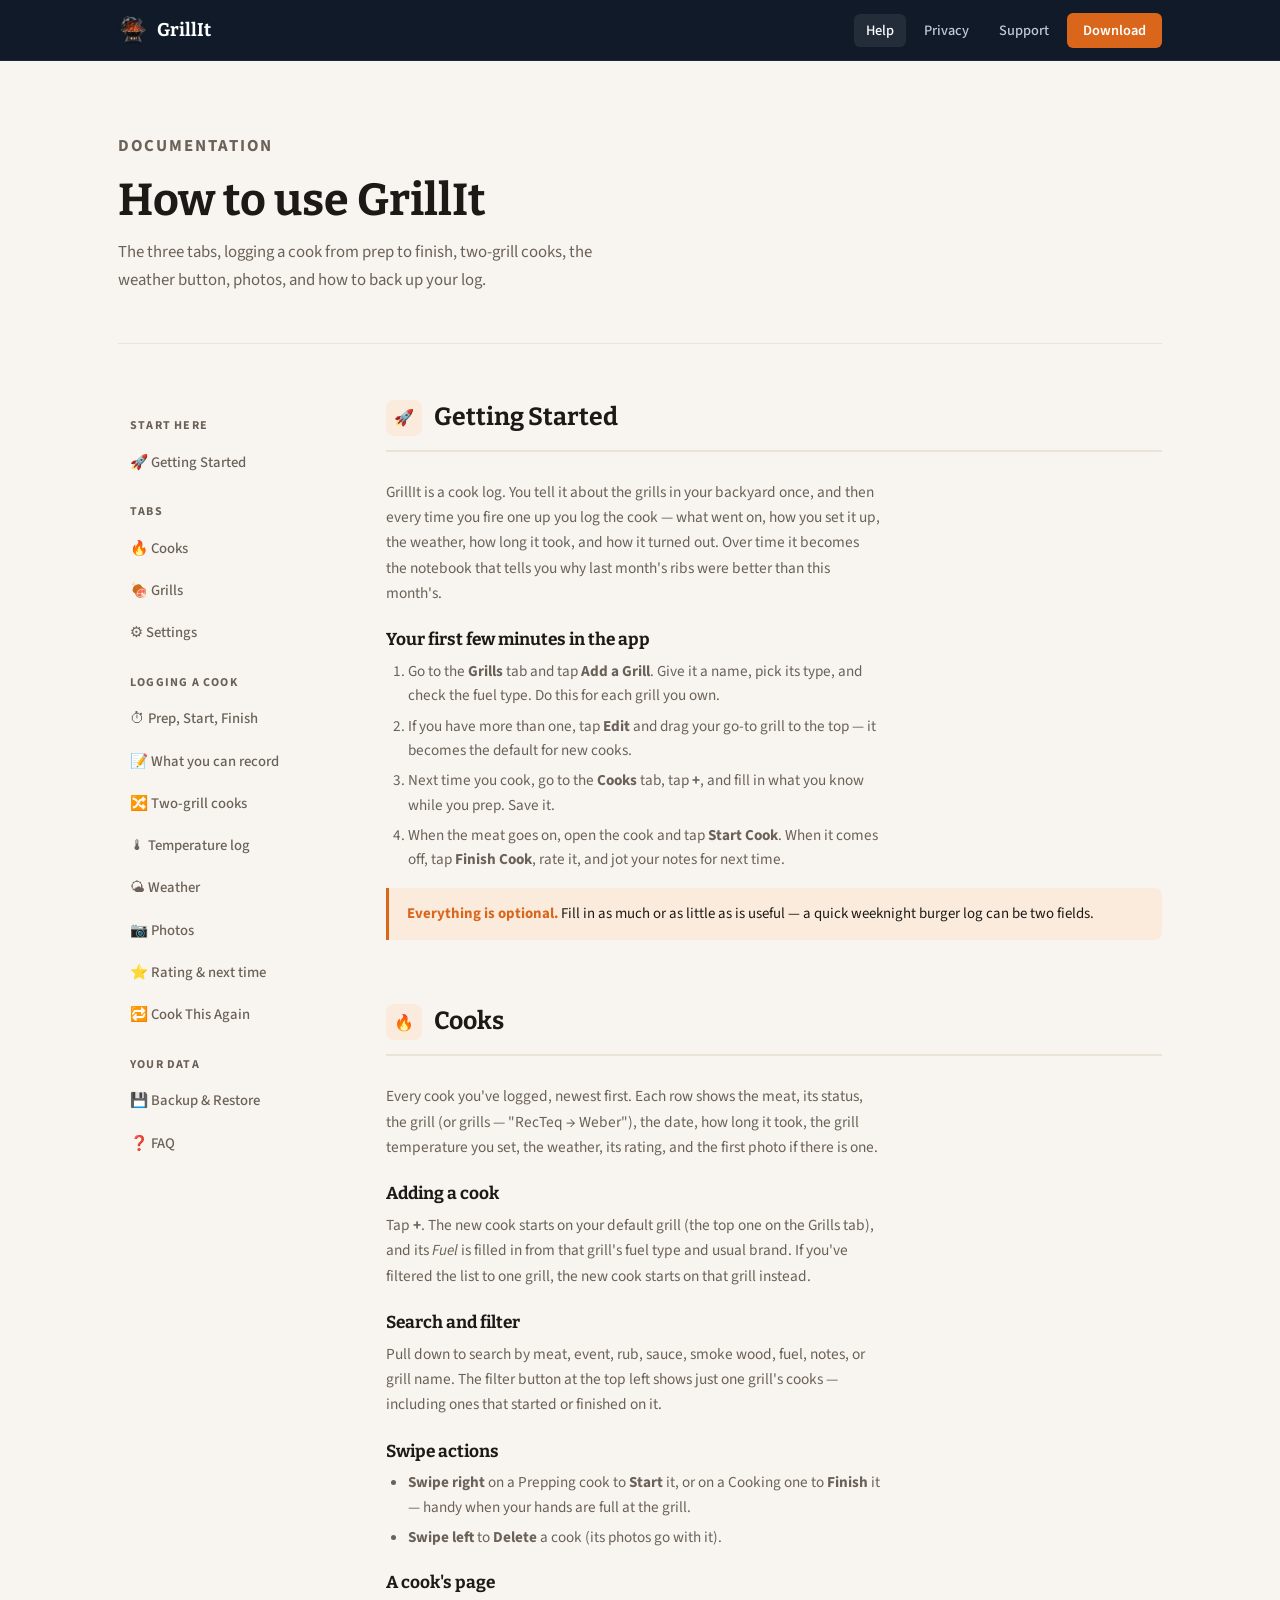
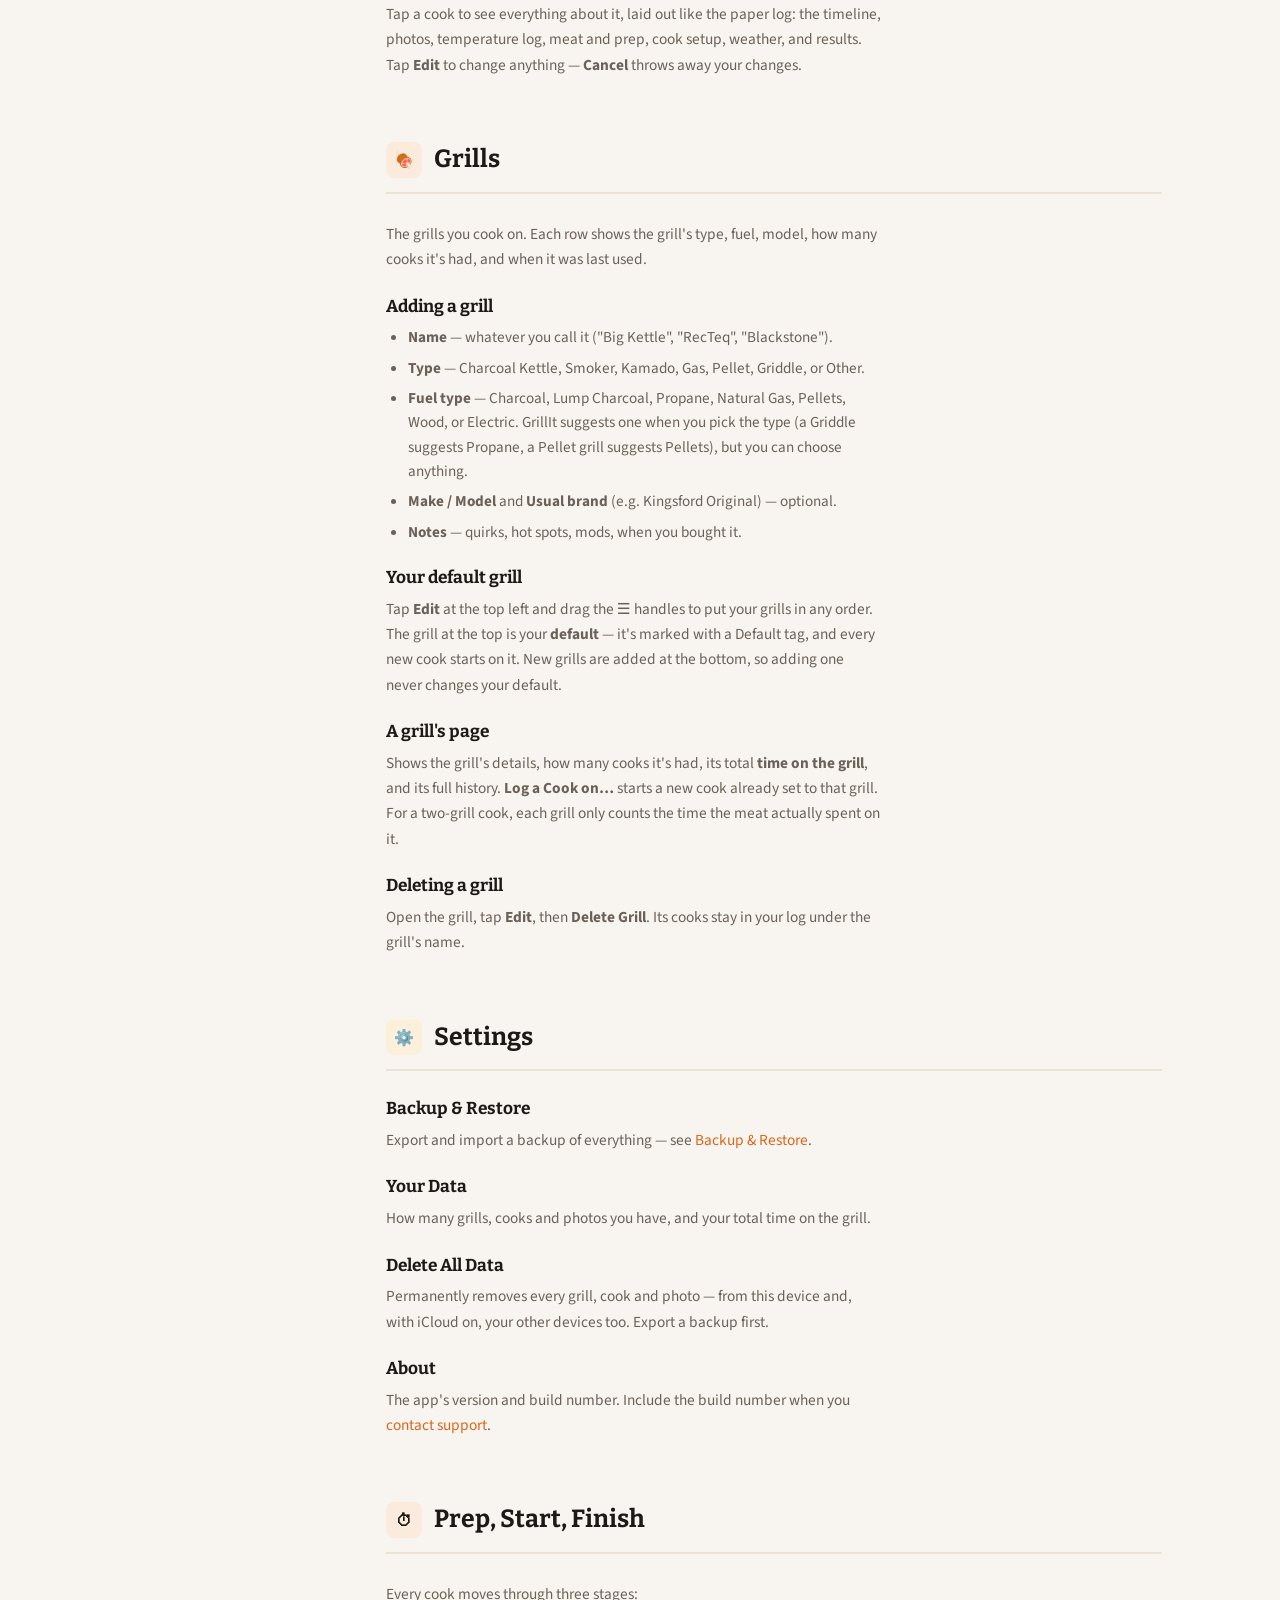
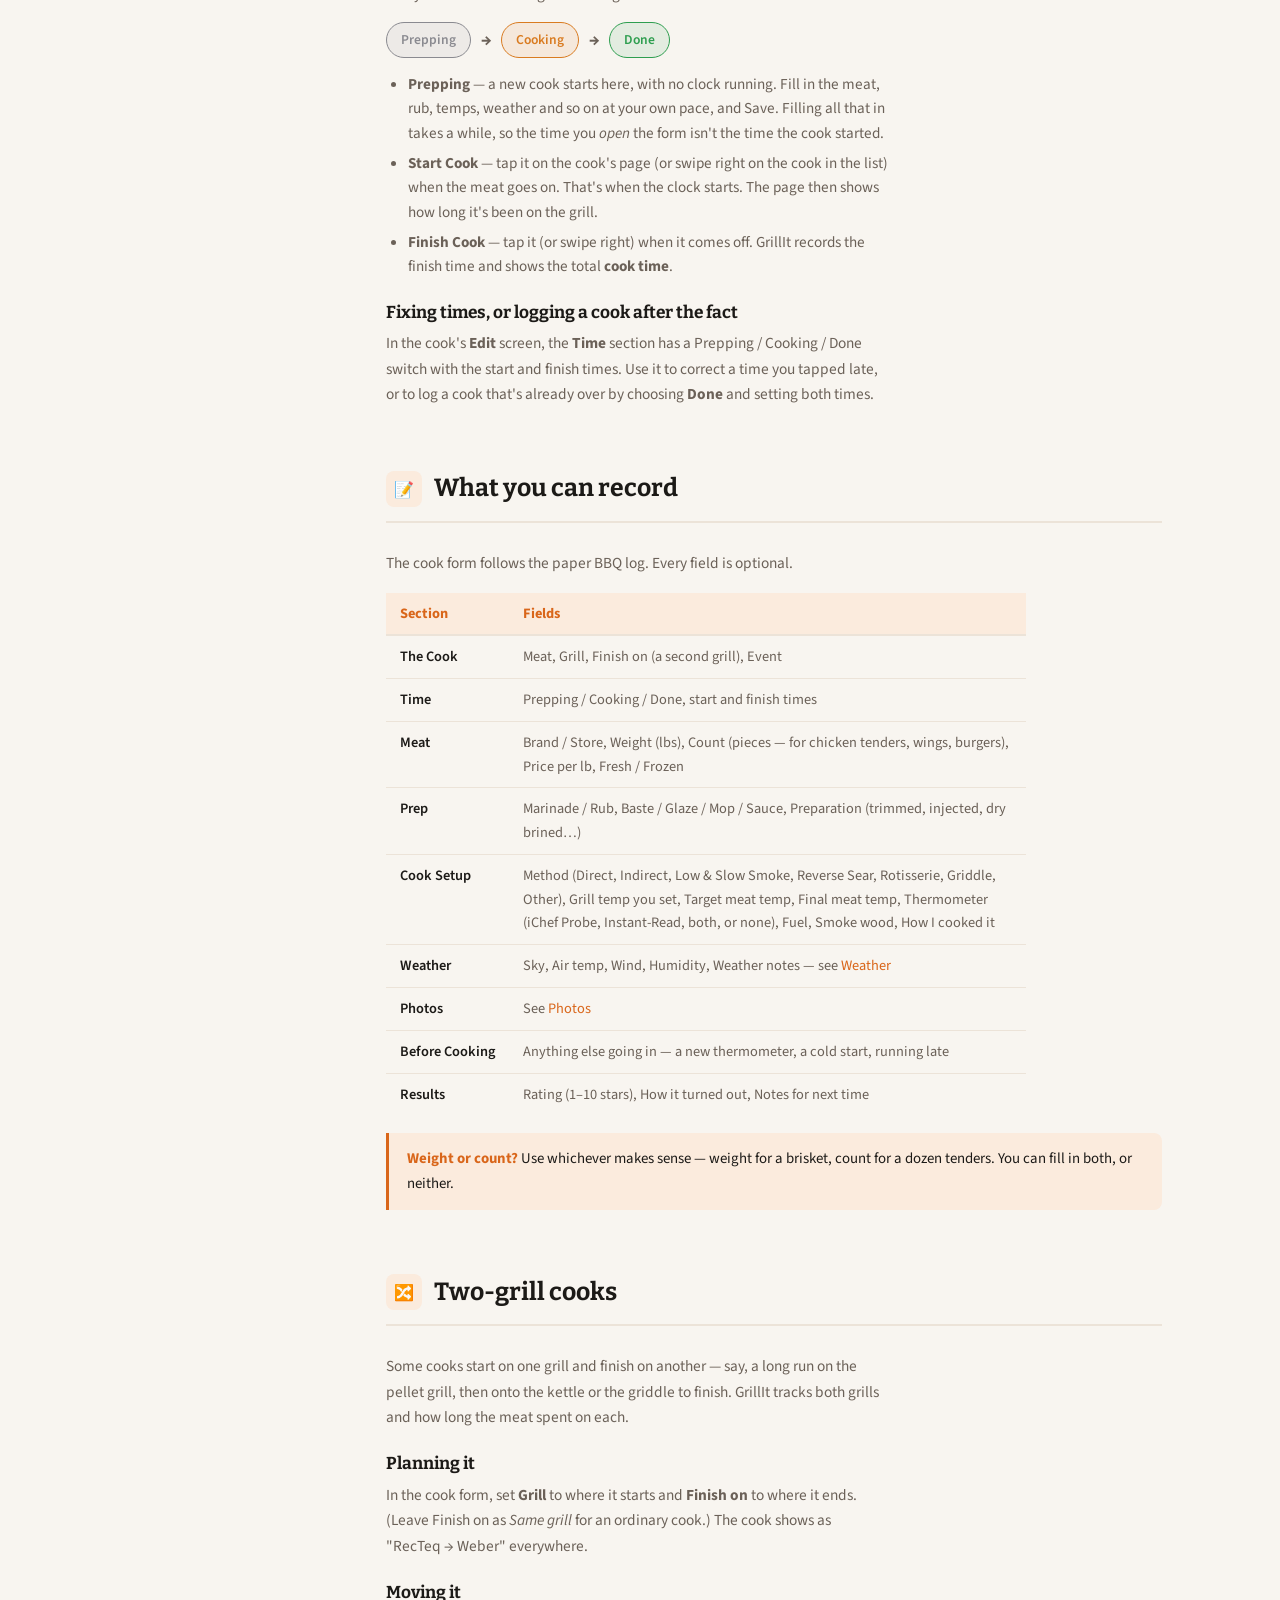
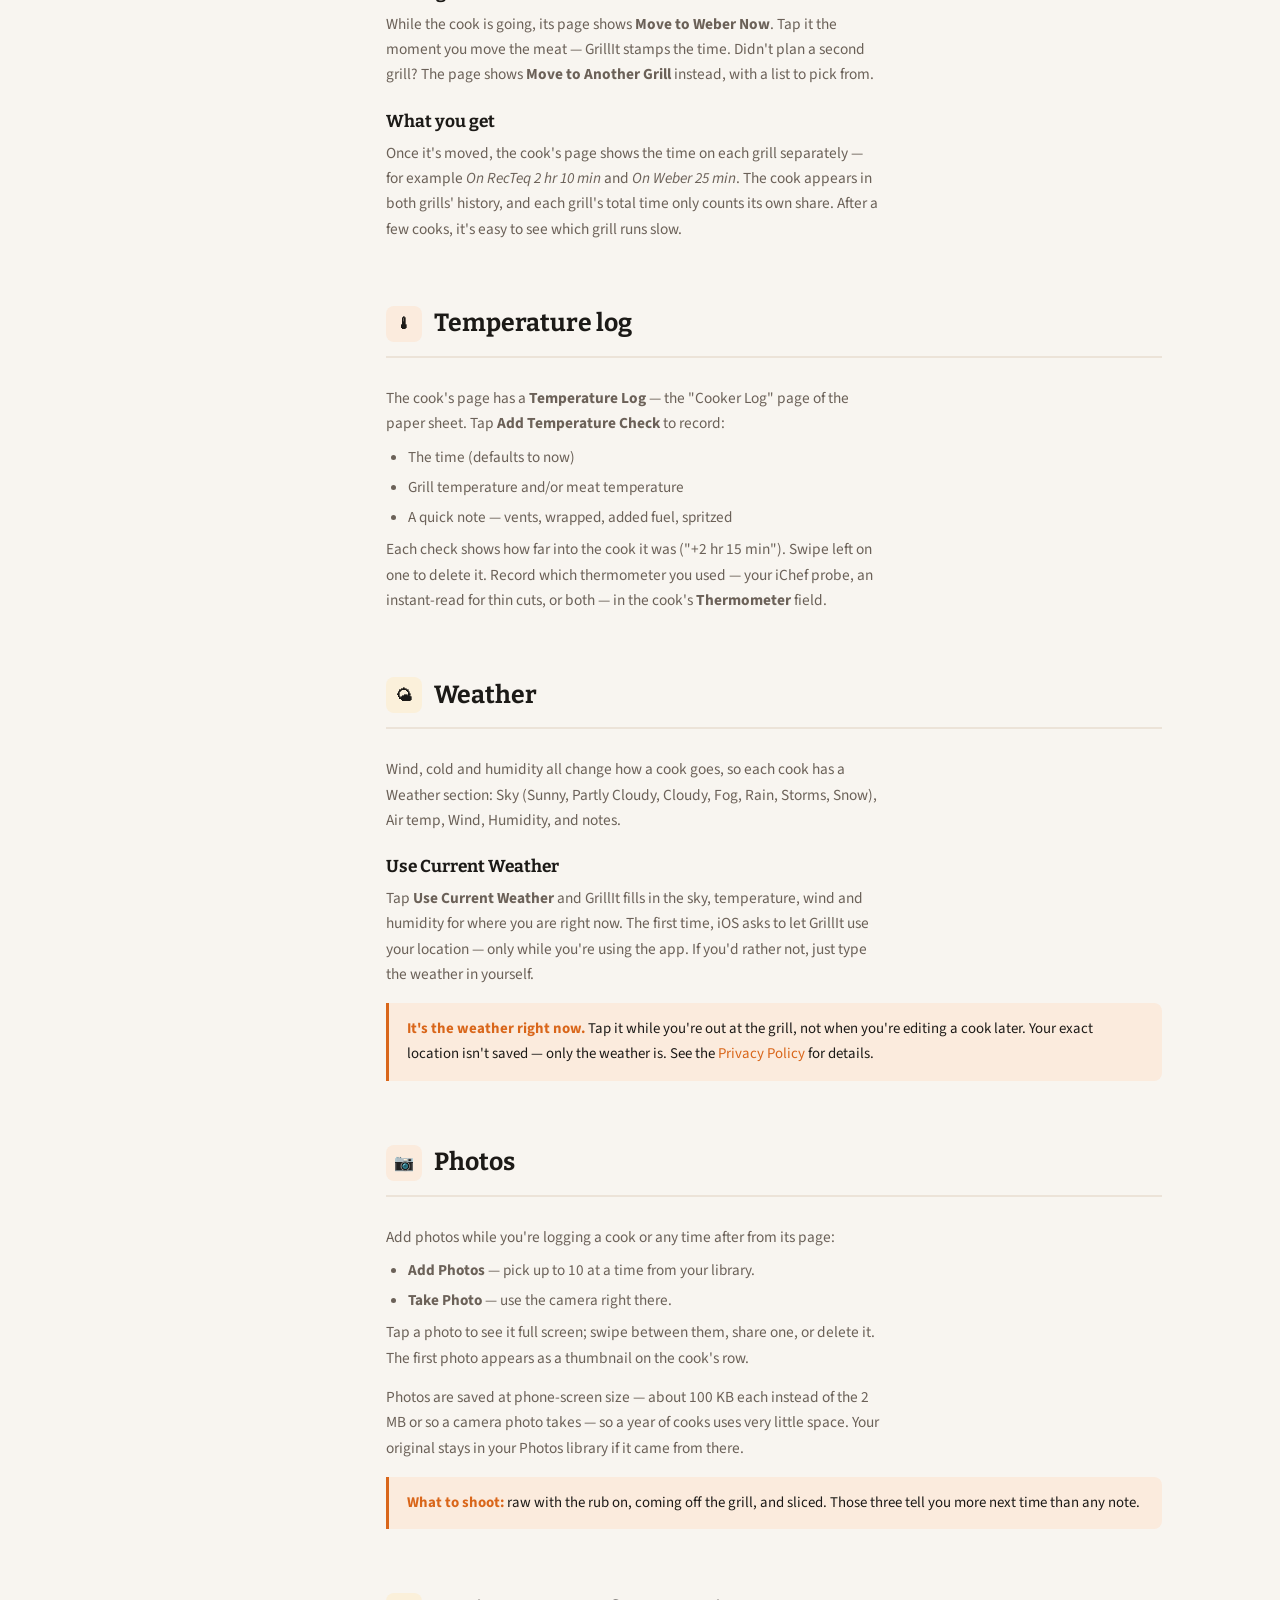
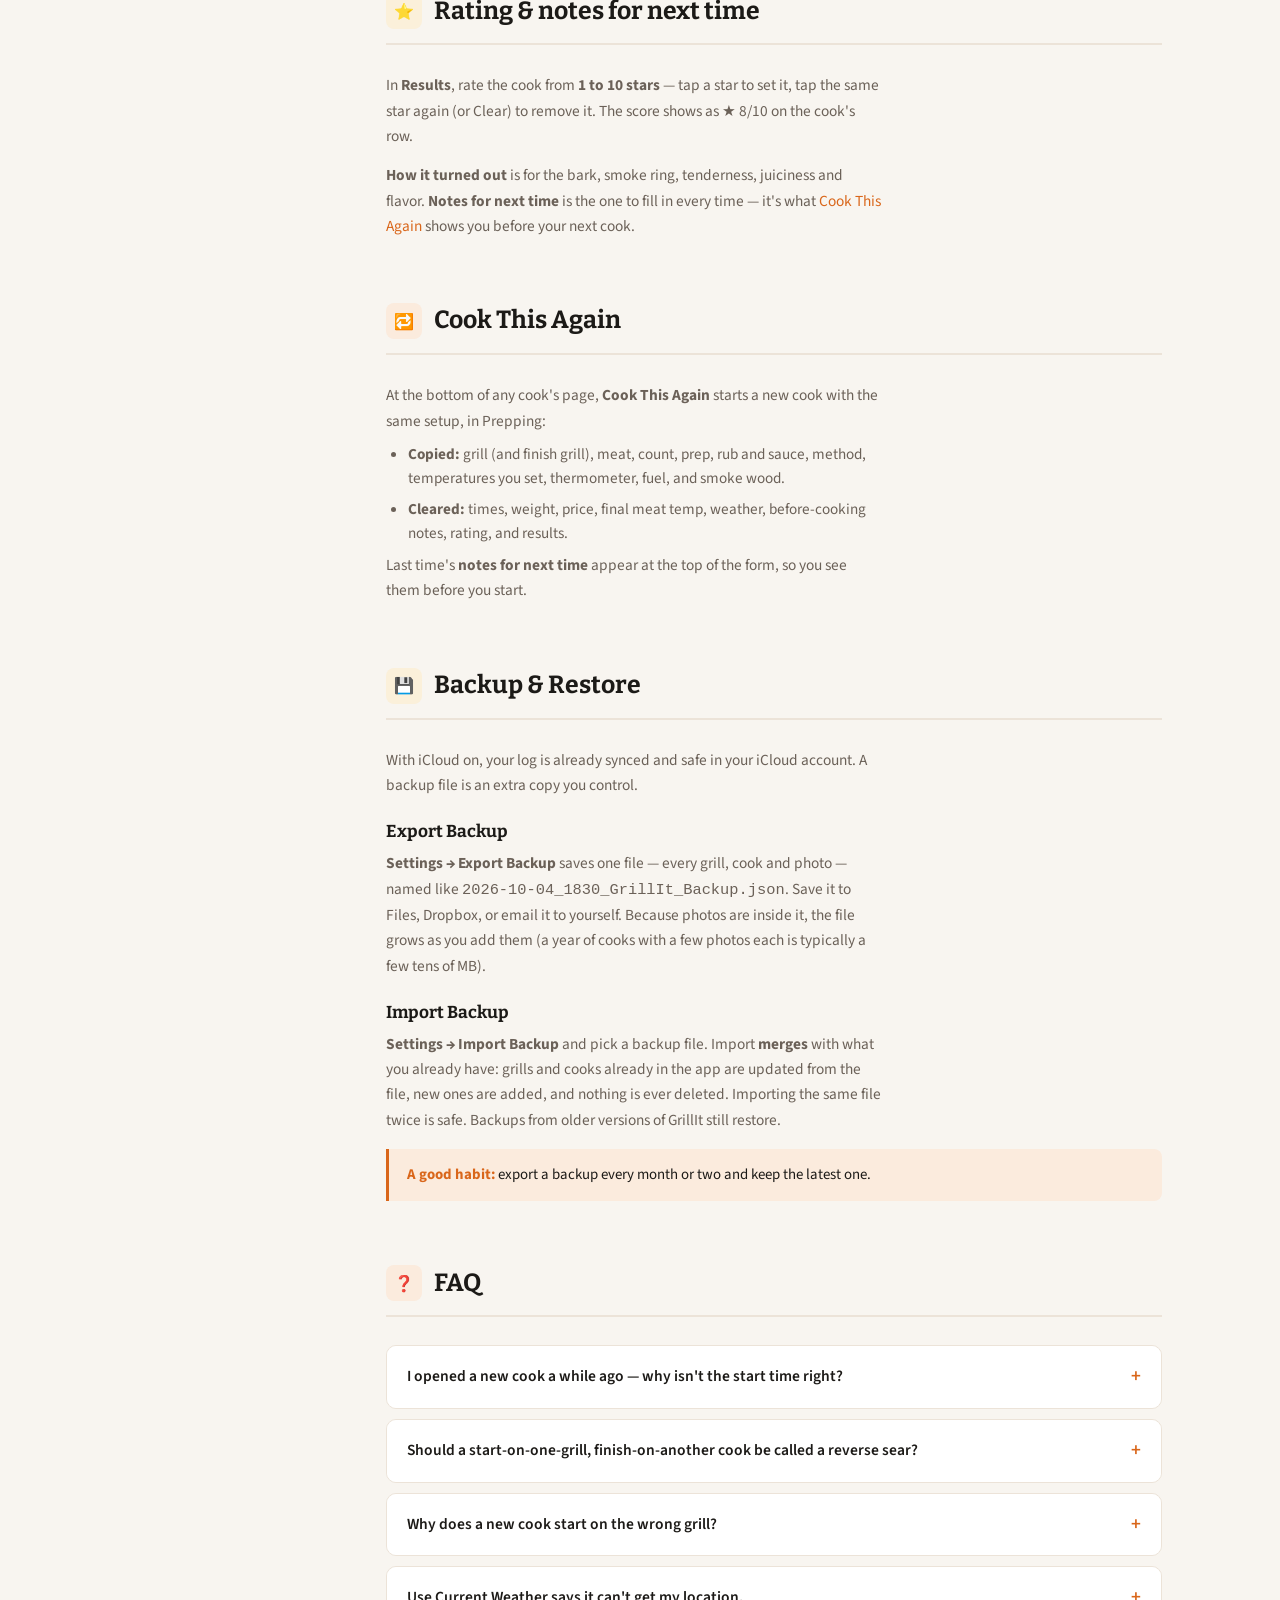
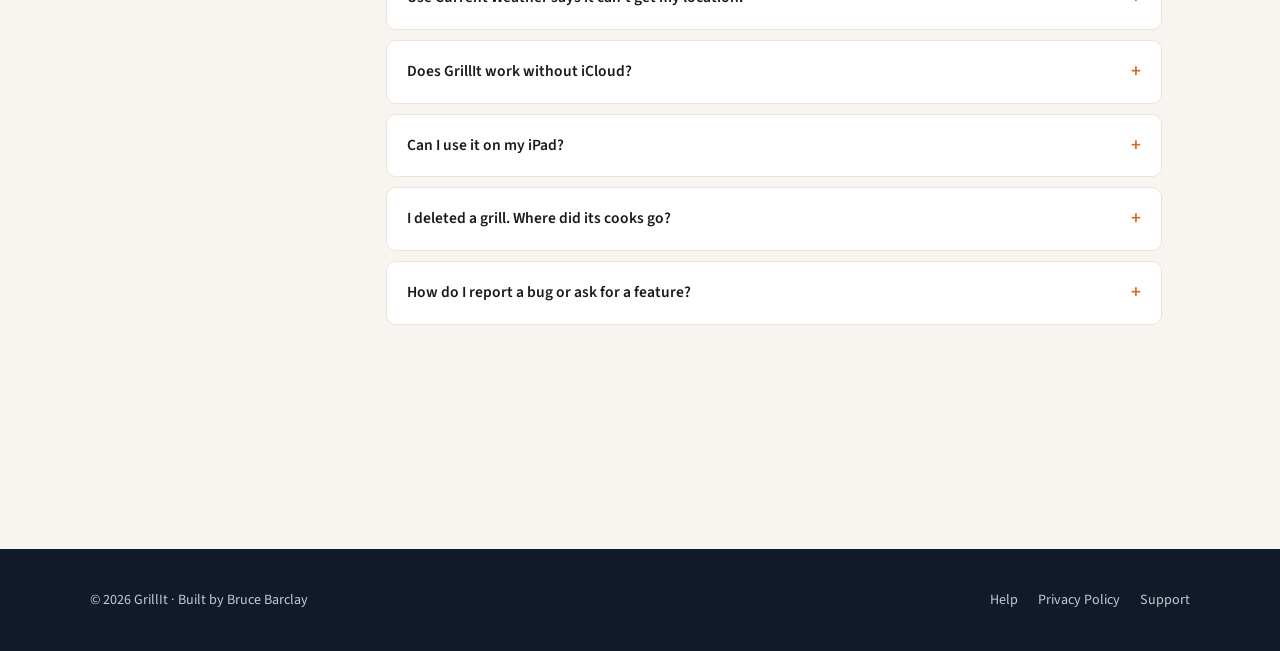
==== help.html @ 7b2c9af2 "GrillIt website — home, help, privacy, support Same structure as the PrayIt / RememberIt sites, in G" ====
<!DOCTYPE html>
<html lang="en">
<head>
<meta charset="UTF-8">
<meta name="viewport" content="width=device-width, initial-scale=1.0">
<title>Help — GrillIt</title>
<meta name="description" content="How to use GrillIt — adding grills, logging a cook from prep to finish, two-grill cooks, temperature checks, the weather button, photos, ratings, Cook This Again, and backup.">
<link rel="icon" type="image/png" href="images/favicon.png">
<link rel="apple-touch-icon" href="images/apple-touch-icon.png">
<link rel="stylesheet" href="style.css">
<style>
.help-hero {
  padding: 60px 0 48px;
  border-bottom: 1px solid var(--border);
  margin-bottom: 56px;
}
.help-hero h1 { font-size: clamp(2rem, 4vw, 2.8rem); margin-top: .3em; }
.help-hero p  { font-size: 1.05rem; color: var(--ink-muted); margin-top: .7em; }

.help-layout {
  display: grid;
  grid-template-columns: 220px 1fr;
  gap: 48px;
  align-items: start;
}

/* Sidebar */
.help-sidebar {
  position: sticky;
  top: 80px;
}
.help-sidebar nav { display: flex; flex-direction: column; gap: 4px; }
.help-sidebar a {
  color: var(--ink-muted);
  font-size: .92rem;
  font-weight: 500;
  padding: 7px 12px;
  border-radius: 7px;
  display: flex;
  align-items: center;
  gap: 9px;
  text-decoration: none;
  transition: background .12s, color .12s;
}
.help-sidebar a:hover,
.help-sidebar a.active {
  background: var(--ember-pale);
  color: var(--ember);
}
.help-sidebar .section-group {
  font-size: .75rem;
  font-weight: 700;
  letter-spacing: .1em;
  text-transform: uppercase;
  color: var(--ink-muted);
  padding: 16px 12px 4px;
}

/* Content */
.help-section {
  margin-bottom: 64px;
  scroll-margin-top: 80px;
}
.help-section h2 {
  font-size: 1.55rem;
  display: flex;
  align-items: center;
  gap: 12px;
  padding-bottom: 14px;
  border-bottom: 2px solid var(--border);
  margin-bottom: 28px;
}
.help-section h2 .tab-icon {
  width: 36px; height: 36px;
  border-radius: 8px;
  background: var(--ember-pale);
  display: grid;
  place-items: center;
  font-size: 1rem;
  flex-shrink: 0;
}
.flame-bg { background: var(--flame-light) !important; }

.help-section h3 {
  font-size: 1.08rem;
  margin: 24px 0 8px;
  color: var(--ink);
}
.help-section p {
  font-size: .96rem;
  color: var(--ink-muted);
  line-height: 1.65;
  max-width: 62ch;
}
.help-section ul, .help-section ol {
  margin: 8px 0 8px 22px;
  display: flex;
  flex-direction: column;
  gap: 6px;
}
.help-section li {
  font-size: .95rem;
  color: var(--ink-muted);
  line-height: 1.6;
  max-width: 60ch;
}

/* Q&A */
.faq-item {
  border: 1px solid var(--border);
  border-radius: var(--radius);
  margin-bottom: 10px;
  overflow: hidden;
}
.faq-item summary {
  padding: 15px 20px;
  font-weight: 600;
  font-size: .97rem;
  cursor: pointer;
  list-style: none;
  display: flex;
  justify-content: space-between;
  align-items: center;
  background: var(--surface);
  color: var(--ink);
  user-select: none;
}
.faq-item summary::-webkit-details-marker { display: none; }
.faq-item summary::after { content: '+'; font-size: 1.2rem; color: var(--ember); transition: transform .2s; }
.faq-item[open] summary::after { transform: rotate(45deg); }
.faq-item[open] summary { border-bottom: 1px solid var(--border); }
.faq-body {
  padding: 16px 20px;
  font-size: .93rem;
  color: var(--ink-muted);
  line-height: 1.65;
  background: var(--ground);
}
.faq-body p + p { margin-top: .7em; }

/* Tip box */
.tip {
  background: var(--ember-pale);
  border-left: 3px solid var(--ember);
  border-radius: 0 8px 8px 0;
  padding: 14px 18px;
  margin: 16px 0;
  font-size: .93rem;
  color: var(--ink);
}
.tip strong { color: var(--ember); }

/* Status pills */
.actions-row {
  display: flex;
  gap: 10px;
  flex-wrap: wrap;
  align-items: center;
  margin: 14px 0;
}
.action-pill {
  display: inline-flex;
  align-items: center;
  gap: 6px;
  padding: 6px 14px;
  border-radius: 20px;
  font-size: .85rem;
  font-weight: 600;
  border: 1.5px solid;
}
.pill-gray   { border-color: #8A8A90; color: #8A8A90; background: rgba(138,138,144,.10); }
.pill-orange { border-color: #D97B20; color: #D97B20; background: rgba(217,123,32,.10); }
.pill-green  { border-color: #2E9E4F; color: #2E9E4F; background: rgba(46,158,79,.10); }
.arrow { color: var(--ink-muted); font-weight: 700; }

/* Field table */
.field-table {
  width: 100%;
  max-width: 640px;
  border-collapse: collapse;
  font-size: .9rem;
  margin: 16px 0 18px;
}
.field-table th {
  background: var(--ember-pale);
  color: var(--ember);
  font-weight: 700;
  text-align: left;
  padding: 9px 14px;
  border-bottom: 2px solid var(--border);
}
.field-table td {
  padding: 9px 14px;
  border-bottom: 1px solid var(--border);
  color: var(--ink-muted);
  vertical-align: top;
}
.field-table td:first-child { color: var(--ink); font-weight: 600; white-space: nowrap; }
.field-table tr:last-child td { border-bottom: none; }

@media (max-width: 700px) {
  .help-layout { grid-template-columns: 1fr; }
  .help-sidebar { display: none; }
  .field-table td:first-child { white-space: normal; }
}
</style>
</head>
<body>

<nav class="site-nav" aria-label="Site navigation">
  <div class="nav-inner">
    <a href="index.html" class="nav-logo">
      <img src="images/icon.png" alt="" class="nav-logo-icon">
      GrillIt
    </a>
    <ul class="nav-links">
      <li><a href="help.html" aria-current="page">Help</a></li>
      <li><a href="privacy.html">Privacy</a></li>
      <li><a href="support.html">Support</a></li>
      <li><a href="index.html#download" class="nav-cta">Download</a></li>
    </ul>
  </div>
</nav>

<main>
<div class="page-content">

  <div class="help-hero">
    <p class="eyebrow">Documentation</p>
    <h1>How to use GrillIt</h1>
    <p>The three tabs, logging a cook from prep to finish, two-grill cooks, the weather button, photos, and how to back up your log.</p>
  </div>

  <div class="help-layout">

    <!-- Sidebar -->
    <aside class="help-sidebar">
      <nav aria-label="Help sections">
        <div class="section-group">Start Here</div>
        <a href="#getting-started">🚀 Getting Started</a>
        <div class="section-group">Tabs</div>
        <a href="#cooks">🔥 Cooks</a>
        <a href="#grills">🍖 Grills</a>
        <a href="#settings">⚙️ Settings</a>
        <div class="section-group">Logging a cook</div>
        <a href="#prep-start-finish">⏱ Prep, Start, Finish</a>
        <a href="#cook-details">📝 What you can record</a>
        <a href="#two-grills">🔀 Two-grill cooks</a>
        <a href="#temps">🌡 Temperature log</a>
        <a href="#weather">🌤 Weather</a>
        <a href="#photos">📷 Photos</a>
        <a href="#results">⭐ Rating &amp; next time</a>
        <a href="#cook-again">🔁 Cook This Again</a>
        <div class="section-group">Your data</div>
        <a href="#backup">💾 Backup &amp; Restore</a>
        <a href="#faq">❓ FAQ</a>
      </nav>
    </aside>

    <!-- Main content -->
    <div class="help-content">

      <!-- Getting Started -->
      <section class="help-section" id="getting-started">
        <h2><span class="tab-icon">🚀</span> Getting Started</h2>
        <p>GrillIt is a cook log. You tell it about the grills in your backyard once, and then every time you fire one up you log the cook — what went on, how you set it up, the weather, how long it took, and how it turned out. Over time it becomes the notebook that tells you why last month's ribs were better than this month's.</p>

        <h3>Your first few minutes in the app</h3>
        <ol>
          <li>Go to the <strong>Grills</strong> tab and tap <strong>Add a Grill</strong>. Give it a name, pick its type, and check the fuel type. Do this for each grill you own.</li>
          <li>If you have more than one, tap <strong>Edit</strong> and drag your go-to grill to the top — it becomes the default for new cooks.</li>
          <li>Next time you cook, go to the <strong>Cooks</strong> tab, tap <strong>+</strong>, and fill in what you know while you prep. Save it.</li>
          <li>When the meat goes on, open the cook and tap <strong>Start Cook</strong>. When it comes off, tap <strong>Finish Cook</strong>, rate it, and jot your notes for next time.</li>
        </ol>
        <div class="tip"><strong>Everything is optional.</strong> Fill in as much or as little as is useful — a quick weeknight burger log can be two fields.</div>
      </section>

      <!-- Cooks -->
      <section class="help-section" id="cooks">
        <h2><span class="tab-icon">🔥</span> Cooks</h2>
        <p>Every cook you've logged, newest first. Each row shows the meat, its status, the grill (or grills — "RecTeq → Weber"), the date, how long it took, the grill temperature you set, the weather, its rating, and the first photo if there is one.</p>

        <h3>Adding a cook</h3>
        <p>Tap <strong>+</strong>. The new cook starts on your default grill (the top one on the Grills tab), and its <em>Fuel</em> is filled in from that grill's fuel type and usual brand. If you've filtered the list to one grill, the new cook starts on that grill instead.</p>

        <h3>Search and filter</h3>
        <p>Pull down to search by meat, event, rub, sauce, smoke wood, fuel, notes, or grill name. The filter button at the top left shows just one grill's cooks — including ones that started or finished on it.</p>

        <h3>Swipe actions</h3>
        <ul>
          <li><strong>Swipe right</strong> on a Prepping cook to <strong>Start</strong> it, or on a Cooking one to <strong>Finish</strong> it — handy when your hands are full at the grill.</li>
          <li><strong>Swipe left</strong> to <strong>Delete</strong> a cook (its photos go with it).</li>
        </ul>

        <h3>A cook's page</h3>
        <p>Tap a cook to see everything about it, laid out like the paper log: the timeline, photos, temperature log, meat and prep, cook setup, weather, and results. Tap <strong>Edit</strong> to change anything — <strong>Cancel</strong> throws away your changes.</p>
      </section>

      <!-- Grills -->
      <section class="help-section" id="grills">
        <h2><span class="tab-icon">🍖</span> Grills</h2>
        <p>The grills you cook on. Each row shows the grill's type, fuel, model, how many cooks it's had, and when it was last used.</p>

        <h3>Adding a grill</h3>
        <ul>
          <li><strong>Name</strong> — whatever you call it ("Big Kettle", "RecTeq", "Blackstone").</li>
          <li><strong>Type</strong> — Charcoal Kettle, Smoker, Kamado, Gas, Pellet, Griddle, or Other.</li>
          <li><strong>Fuel type</strong> — Charcoal, Lump Charcoal, Propane, Natural Gas, Pellets, Wood, or Electric. GrillIt suggests one when you pick the type (a Griddle suggests Propane, a Pellet grill suggests Pellets), but you can choose anything.</li>
          <li><strong>Make / Model</strong> and <strong>Usual brand</strong> (e.g. Kingsford Original) — optional.</li>
          <li><strong>Notes</strong> — quirks, hot spots, mods, when you bought it.</li>
        </ul>

        <h3>Your default grill</h3>
        <p>Tap <strong>Edit</strong> at the top left and drag the ☰ handles to put your grills in any order. The grill at the top is your <strong>default</strong> — it's marked with a Default tag, and every new cook starts on it. New grills are added at the bottom, so adding one never changes your default.</p>

        <h3>A grill's page</h3>
        <p>Shows the grill's details, how many cooks it's had, its total <strong>time on the grill</strong>, and its full history. <strong>Log a Cook on…</strong> starts a new cook already set to that grill. For a two-grill cook, each grill only counts the time the meat actually spent on it.</p>

        <h3>Deleting a grill</h3>
        <p>Open the grill, tap <strong>Edit</strong>, then <strong>Delete Grill</strong>. Its cooks stay in your log under the grill's name.</p>
      </section>

      <!-- Settings -->
      <section class="help-section" id="settings">
        <h2><span class="tab-icon flame-bg">⚙️</span> Settings</h2>
        <h3>Backup &amp; Restore</h3>
        <p>Export and import a backup of everything — see <a href="#backup">Backup &amp; Restore</a>.</p>
        <h3>Your Data</h3>
        <p>How many grills, cooks and photos you have, and your total time on the grill.</p>
        <h3>Delete All Data</h3>
        <p>Permanently removes every grill, cook and photo — from this device and, with iCloud on, your other devices too. Export a backup first.</p>
        <h3>About</h3>
        <p>The app's version and build number. Include the build number when you <a href="support.html">contact support</a>.</p>
      </section>

      <!-- Prep, Start, Finish -->
      <section class="help-section" id="prep-start-finish">
        <h2><span class="tab-icon">⏱</span> Prep, Start, Finish</h2>
        <p>Every cook moves through three stages:</p>
        <div class="actions-row">
          <span class="action-pill pill-gray">Prepping</span>
          <span class="arrow">→</span>
          <span class="action-pill pill-orange">Cooking</span>
          <span class="arrow">→</span>
          <span class="action-pill pill-green">Done</span>
        </div>
        <ul>
          <li><strong>Prepping</strong> — a new cook starts here, with no clock running. Fill in the meat, rub, temps, weather and so on at your own pace, and Save. Filling all that in takes a while, so the time you <em>open</em> the form isn't the time the cook started.</li>
          <li><strong>Start Cook</strong> — tap it on the cook's page (or swipe right on the cook in the list) when the meat goes on. That's when the clock starts. The page then shows how long it's been on the grill.</li>
          <li><strong>Finish Cook</strong> — tap it (or swipe right) when it comes off. GrillIt records the finish time and shows the total <strong>cook time</strong>.</li>
        </ul>

        <h3>Fixing times, or logging a cook after the fact</h3>
        <p>In the cook's <strong>Edit</strong> screen, the <strong>Time</strong> section has a Prepping / Cooking / Done switch with the start and finish times. Use it to correct a time you tapped late, or to log a cook that's already over by choosing <strong>Done</strong> and setting both times.</p>
      </section>

      <!-- What you can record -->
      <section class="help-section" id="cook-details">
        <h2><span class="tab-icon">📝</span> What you can record</h2>
        <p>The cook form follows the paper BBQ log. Every field is optional.</p>
        <table class="field-table">
          <tr><th>Section</th><th>Fields</th></tr>
          <tr><td>The Cook</td><td>Meat, Grill, Finish on (a second grill), Event</td></tr>
          <tr><td>Time</td><td>Prepping / Cooking / Done, start and finish times</td></tr>
          <tr><td>Meat</td><td>Brand / Store, Weight (lbs), Count (pieces — for chicken tenders, wings, burgers), Price per lb, Fresh / Frozen</td></tr>
          <tr><td>Prep</td><td>Marinade / Rub, Baste / Glaze / Mop / Sauce, Preparation (trimmed, injected, dry brined…)</td></tr>
          <tr><td>Cook Setup</td><td>Method (Direct, Indirect, Low &amp; Slow Smoke, Reverse Sear, Rotisserie, Griddle, Other), Grill temp you set, Target meat temp, Final meat temp, Thermometer (iChef Probe, Instant-Read, both, or none), Fuel, Smoke wood, How I cooked it</td></tr>
          <tr><td>Weather</td><td>Sky, Air temp, Wind, Humidity, Weather notes — see <a href="#weather">Weather</a></td></tr>
          <tr><td>Photos</td><td>See <a href="#photos">Photos</a></td></tr>
          <tr><td>Before Cooking</td><td>Anything else going in — a new thermometer, a cold start, running late</td></tr>
          <tr><td>Results</td><td>Rating (1–10 stars), How it turned out, Notes for next time</td></tr>
        </table>
        <div class="tip"><strong>Weight or count?</strong> Use whichever makes sense — weight for a brisket, count for a dozen tenders. You can fill in both, or neither.</div>
      </section>

      <!-- Two-grill cooks -->
      <section class="help-section" id="two-grills">
        <h2><span class="tab-icon">🔀</span> Two-grill cooks</h2>
        <p>Some cooks start on one grill and finish on another — say, a long run on the pellet grill, then onto the kettle or the griddle to finish. GrillIt tracks both grills and how long the meat spent on each.</p>

        <h3>Planning it</h3>
        <p>In the cook form, set <strong>Grill</strong> to where it starts and <strong>Finish on</strong> to where it ends. (Leave Finish on as <em>Same grill</em> for an ordinary cook.) The cook shows as "RecTeq → Weber" everywhere.</p>

        <h3>Moving it</h3>
        <p>While the cook is going, its page shows <strong>Move to Weber Now</strong>. Tap it the moment you move the meat — GrillIt stamps the time. Didn't plan a second grill? The page shows <strong>Move to Another Grill</strong> instead, with a list to pick from.</p>

        <h3>What you get</h3>
        <p>Once it's moved, the cook's page shows the time on each grill separately — for example <em>On RecTeq 2 hr 10 min</em> and <em>On Weber 25 min</em>. The cook appears in both grills' history, and each grill's total time only counts its own share. After a few cooks, it's easy to see which grill runs slow.</p>
      </section>

      <!-- Temperature log -->
      <section class="help-section" id="temps">
        <h2><span class="tab-icon">🌡</span> Temperature log</h2>
        <p>The cook's page has a <strong>Temperature Log</strong> — the "Cooker Log" page of the paper sheet. Tap <strong>Add Temperature Check</strong> to record:</p>
        <ul>
          <li>The time (defaults to now)</li>
          <li>Grill temperature and/or meat temperature</li>
          <li>A quick note — vents, wrapped, added fuel, spritzed</li>
        </ul>
        <p>Each check shows how far into the cook it was ("+2 hr 15 min"). Swipe left on one to delete it. Record which thermometer you used — your iChef probe, an instant-read for thin cuts, or both — in the cook's <strong>Thermometer</strong> field.</p>
      </section>

      <!-- Weather -->
      <section class="help-section" id="weather">
        <h2><span class="tab-icon flame-bg">🌤</span> Weather</h2>
        <p>Wind, cold and humidity all change how a cook goes, so each cook has a Weather section: Sky (Sunny, Partly Cloudy, Cloudy, Fog, Rain, Storms, Snow), Air temp, Wind, Humidity, and notes.</p>

        <h3>Use Current Weather</h3>
        <p>Tap <strong>Use Current Weather</strong> and GrillIt fills in the sky, temperature, wind and humidity for where you are right now. The first time, iOS asks to let GrillIt use your location — only while you're using the app. If you'd rather not, just type the weather in yourself.</p>
        <div class="tip"><strong>It's the weather right now.</strong> Tap it while you're out at the grill, not when you're editing a cook later. Your exact location isn't saved — only the weather is. See the <a href="privacy.html">Privacy Policy</a> for details.</div>
      </section>

      <!-- Photos -->
      <section class="help-section" id="photos">
        <h2><span class="tab-icon">📷</span> Photos</h2>
        <p>Add photos while you're logging a cook or any time after from its page:</p>
        <ul>
          <li><strong>Add Photos</strong> — pick up to 10 at a time from your library.</li>
          <li><strong>Take Photo</strong> — use the camera right there.</li>
        </ul>
        <p>Tap a photo to see it full screen; swipe between them, share one, or delete it. The first photo appears as a thumbnail on the cook's row.</p>
        <p>Photos are saved at phone-screen size — about 100 KB each instead of the 2 MB or so a camera photo takes — so a year of cooks uses very little space. Your original stays in your Photos library if it came from there.</p>
        <div class="tip"><strong>What to shoot:</strong> raw with the rub on, coming off the grill, and sliced. Those three tell you more next time than any note.</div>
      </section>

      <!-- Results -->
      <section class="help-section" id="results">
        <h2><span class="tab-icon flame-bg">⭐</span> Rating &amp; notes for next time</h2>
        <p>In <strong>Results</strong>, rate the cook from <strong>1 to 10 stars</strong> — tap a star to set it, tap the same star again (or Clear) to remove it. The score shows as ★ 8/10 on the cook's row.</p>
        <p><strong>How it turned out</strong> is for the bark, smoke ring, tenderness, juiciness and flavor. <strong>Notes for next time</strong> is the one to fill in every time — it's what <a href="#cook-again">Cook This Again</a> shows you before your next cook.</p>
      </section>

      <!-- Cook This Again -->
      <section class="help-section" id="cook-again">
        <h2><span class="tab-icon">🔁</span> Cook This Again</h2>
        <p>At the bottom of any cook's page, <strong>Cook This Again</strong> starts a new cook with the same setup, in Prepping:</p>
        <ul>
          <li><strong>Copied:</strong> grill (and finish grill), meat, count, prep, rub and sauce, method, temperatures you set, thermometer, fuel, and smoke wood.</li>
          <li><strong>Cleared:</strong> times, weight, price, final meat temp, weather, before-cooking notes, rating, and results.</li>
        </ul>
        <p>Last time's <strong>notes for next time</strong> appear at the top of the form, so you see them before you start.</p>
      </section>

      <!-- Backup -->
      <section class="help-section" id="backup">
        <h2><span class="tab-icon flame-bg">💾</span> Backup &amp; Restore</h2>
        <p>With iCloud on, your log is already synced and safe in your iCloud account. A backup file is an extra copy you control.</p>

        <h3>Export Backup</h3>
        <p><strong>Settings → Export Backup</strong> saves one file — every grill, cook and photo — named like <code>2026-10-04_1830_GrillIt_Backup.json</code>. Save it to Files, Dropbox, or email it to yourself. Because photos are inside it, the file grows as you add them (a year of cooks with a few photos each is typically a few tens of MB).</p>

        <h3>Import Backup</h3>
        <p><strong>Settings → Import Backup</strong> and pick a backup file. Import <strong>merges</strong> with what you already have: grills and cooks already in the app are updated from the file, new ones are added, and nothing is ever deleted. Importing the same file twice is safe. Backups from older versions of GrillIt still restore.</p>
        <div class="tip"><strong>A good habit:</strong> export a backup every month or two and keep the latest one.</div>
      </section>

      <!-- FAQ -->
      <section class="help-section" id="faq">
        <h2><span class="tab-icon">❓</span> FAQ</h2>

        <details class="faq-item">
          <summary>I opened a new cook a while ago — why isn't the start time right?</summary>
          <div class="faq-body">
            <p>It doesn't have one yet. New cooks start in <strong>Prepping</strong> with no clock, so you can take your time filling things in. The start time is stamped when you tap <strong>Start Cook</strong>. If you forgot to tap it, open the cook, tap Edit, and fix the time in the Time section.</p>
          </div>
        </details>

        <details class="faq-item">
          <summary>Should a start-on-one-grill, finish-on-another cook be called a reverse sear?</summary>
          <div class="faq-body">
            <p>Not necessarily — use <strong>Finish on</strong> for any cook that moves between grills, and pick whatever Method fits. Reverse Sear is there for when it really is one. The two-grill tracking works either way.</p>
          </div>
        </details>

        <details class="faq-item">
          <summary>Why does a new cook start on the wrong grill?</summary>
          <div class="faq-body">
            <p>New cooks start on the grill at the top of the Grills tab. Tap <strong>Edit</strong> there and drag the one you use most to the top. (If you've filtered the Cooks list to a grill, new cooks start on that grill instead.)</p>
          </div>
        </details>

        <details class="faq-item">
          <summary>Use Current Weather says it can't get my location.</summary>
          <div class="faq-body">
            <p>Location may be off for GrillIt. Go to <strong>Settings → GrillIt → Location</strong> on your iPhone and choose <em>While Using the App</em>. You can always type the weather in instead.</p>
          </div>
        </details>

        <details class="faq-item">
          <summary>Does GrillIt work without iCloud?</summary>
          <div class="faq-body">
            <p>Yes. Everything is stored on the device whether or not iCloud is on — you just won't get sync to your other devices. If you're not using iCloud, export a backup now and then so you have a copy.</p>
          </div>
        </details>

        <details class="faq-item">
          <summary>Can I use it on my iPad?</summary>
          <div class="faq-body">
            <p>Yes. GrillIt is built for iPhone and runs on iPad, and iCloud keeps your log in sync between them — log the cook on your phone at the grill, look back on the iPad.</p>
          </div>
        </details>

        <details class="faq-item">
          <summary>I deleted a grill. Where did its cooks go?</summary>
          <div class="faq-body">
            <p>They're still in the Cooks tab, under the grill's old name. Deleting a grill never deletes its cooks.</p>
          </div>
        </details>

        <details class="faq-item">
          <summary>How do I report a bug or ask for a feature?</summary>
          <div class="faq-body">
            <p>Head to the <a href="support.html">Support page</a> and send an email. Include your build number (Settings → About) and what you expected versus what happened.</p>
          </div>
        </details>

      </section>

    </div><!-- /help-content -->
  </div><!-- /help-layout -->

</div>
</main>

<footer class="site-footer">
  <div class="footer-inner">
    <span>© 2026 GrillIt · Built by Bruce Barclay</span>
    <ul class="footer-links">
      <li><a href="help.html">Help</a></li>
      <li><a href="privacy.html">Privacy Policy</a></li>
      <li><a href="support.html">Support</a></li>
    </ul>
  </div>
</footer>

</body>
</html>
---- style.css ----
/* GrillIt — shared stylesheet
   Same layout system as the PrayIt / RememberIt sites; colors from the GrillIt icon
   (charcoal-navy background, ember-orange coals). */

@import url('https://fonts.googleapis.com/css2?family=Bitter:ital,wght@0,500;0,700;0,800;1,500&family=Source+Sans+3:wght@400;500;600;700&display=swap');

/* ── Tokens ── */
:root {
  --ink:         #1C1A17;
  --ink-muted:   #6B6158;
  --char-deep:   #101A28;   /* icon background */
  --ember:       #D9661A;   /* app accent */
  --ember-pale:  #FBEBDD;
  --flame:       #E8A23A;   /* hot-coal highlight */
  --flame-light: #FBF0DA;
  --ground:      #F8F5F0;
  --surface:     #FFFFFF;
  --border:      #ECE3D8;
  --nav-bg:      #101A28;
  --nav-text:    #C4CAD4;
  --radius:      10px;
  --shadow:      0 2px 12px rgba(16,26,40,.10);
}

@media (prefers-color-scheme: dark) {
  :root:not([data-theme="light"]) {
    --ink:         #F2ECE4;
    --ink-muted:   #A99E92;
    --char-deep:   #0A111C;
    --ember:       #F08236;
    --ember-pale:  #33200F;
    --flame:       #F0B455;
    --flame-light: #2E2410;
    --ground:      #0E141E;
    --surface:     #161E2B;
    --border:      #263042;
    --nav-bg:      #080D16;
    --nav-text:    #9AA3B2;
    --shadow:      0 2px 16px rgba(0,0,0,.45);
  }
}

:root[data-theme="dark"] {
  --ink:         #F2ECE4;
  --ink-muted:   #A99E92;
  --char-deep:   #0A111C;
  --ember:       #F08236;
  --ember-pale:  #33200F;
  --flame:       #F0B455;
  --flame-light: #2E2410;
  --ground:      #0E141E;
  --surface:     #161E2B;
  --border:      #263042;
  --nav-bg:      #080D16;
  --nav-text:    #9AA3B2;
  --shadow:      0 2px 16px rgba(0,0,0,.45);
}

/* ── Reset & Base ── */
*, *::before, *::after { box-sizing: border-box; margin: 0; padding: 0; }

html { scroll-behavior: smooth; }

body {
  font-family: 'Source Sans 3', system-ui, sans-serif;
  font-size: 17px;
  line-height: 1.65;
  color: var(--ink);
  background: var(--ground);
  -webkit-font-smoothing: antialiased;
}

h1, h2, h3, h4 {
  font-family: 'Bitter', Georgia, serif;
  font-weight: 700;
  line-height: 1.2;
  text-wrap: balance;
  color: var(--ink);
}

a { color: var(--ember); text-decoration: none; }
a:hover { text-decoration: underline; }
a:focus-visible { outline: 2px solid var(--flame); outline-offset: 3px; border-radius: 2px; }

p { max-width: 62ch; }
p + p { margin-top: .9em; }

/* ── Nav ── */
.site-nav {
  position: sticky;
  top: 0;
  z-index: 100;
  background: var(--nav-bg);
  border-bottom: 1px solid rgba(255,255,255,.06);
}

.nav-inner {
  max-width: 1100px;
  margin: 0 auto;
  padding: 0 28px;
  height: 60px;
  display: flex;
  align-items: center;
  justify-content: space-between;
  gap: 24px;
}

.nav-logo {
  font-family: 'Bitter', serif;
  font-size: 1.15rem;
  font-weight: 700;
  color: #FFFFFF;
  display: flex;
  align-items: center;
  gap: 9px;
  text-decoration: none;
}
.nav-logo:hover { text-decoration: none; }

.nav-logo-icon {
  width: 30px; height: 30px;
  border-radius: 7px;
  display: block;
}

.nav-links {
  display: flex;
  align-items: center;
  gap: 6px;
  list-style: none;
}

.nav-links a {
  color: var(--nav-text);
  font-size: .9rem;
  font-weight: 500;
  padding: 6px 12px;
  border-radius: 6px;
  transition: color .15s, background .15s;
  text-decoration: none;
}
.nav-links a:hover,
.nav-links a[aria-current="page"] {
  color: #FFFFFF;
  background: rgba(255,255,255,.08);
}

.nav-cta {
  background: var(--ember) !important;
  color: #fff !important;
  font-weight: 600 !important;
  padding: 7px 16px !important;
}
.nav-cta:hover { background: #B8540F !important; }

/* ── Page wrapper ── */
.page-content {
  max-width: 1100px;
  margin: 0 auto;
  padding: 0 28px 80px;
}

/* ── Buttons ── */
.btn {
  display: inline-flex;
  align-items: center;
  gap: 8px;
  padding: 13px 26px;
  border-radius: 10px;
  font-family: 'Source Sans 3', sans-serif;
  font-size: 1rem;
  font-weight: 600;
  cursor: pointer;
  border: none;
  text-decoration: none;
  transition: transform .12s, box-shadow .12s;
}
.btn:hover { transform: translateY(-1px); box-shadow: 0 4px 14px rgba(0,0,0,.18); text-decoration: none; }
.btn:active { transform: none; }

.btn-primary {
  background: var(--ember);
  color: #fff;
}
.btn-ghost {
  background: transparent;
  color: var(--ink);
  border: 1.5px solid var(--border);
}
.btn-ghost:hover { background: var(--ember-pale); }

/* ── Footer ── */
.site-footer {
  background: var(--nav-bg);
  color: var(--nav-text);
  padding: 40px 28px;
  margin-top: 80px;
  font-size: .88rem;
}

.footer-inner {
  max-width: 1100px;
  margin: 0 auto;
  display: flex;
  justify-content: space-between;
  align-items: center;
  flex-wrap: wrap;
  gap: 16px;
}

.footer-links {
  display: flex;
  gap: 20px;
  list-style: none;
}
.footer-links a {
  color: var(--nav-text);
  font-size: .88rem;
}
.footer-links a:hover { color: #fff; }

/* ── Utilities ── */
.eyebrow {
  font-family: 'Source Sans 3', sans-serif;
  font-size: .78rem;
  font-weight: 700;
  letter-spacing: .12em;
  text-transform: uppercase;
  color: var(--ember);
}

.section-title {
  font-size: clamp(1.6rem, 3vw, 2.2rem);
  margin-top: .4em;
  margin-bottom: 1.1em;
}

.card {
  background: var(--surface);
  border: 1px solid var(--border);
  border-radius: var(--radius);
  padding: 28px;
  box-shadow: var(--shadow);
}

/* ── Responsive nav ── */
@media (max-width: 640px) {
  .nav-links li:not(:last-child) { display: none; }
  .nav-inner { padding: 0 16px; }
  .page-content { padding: 0 16px 60px; }
}
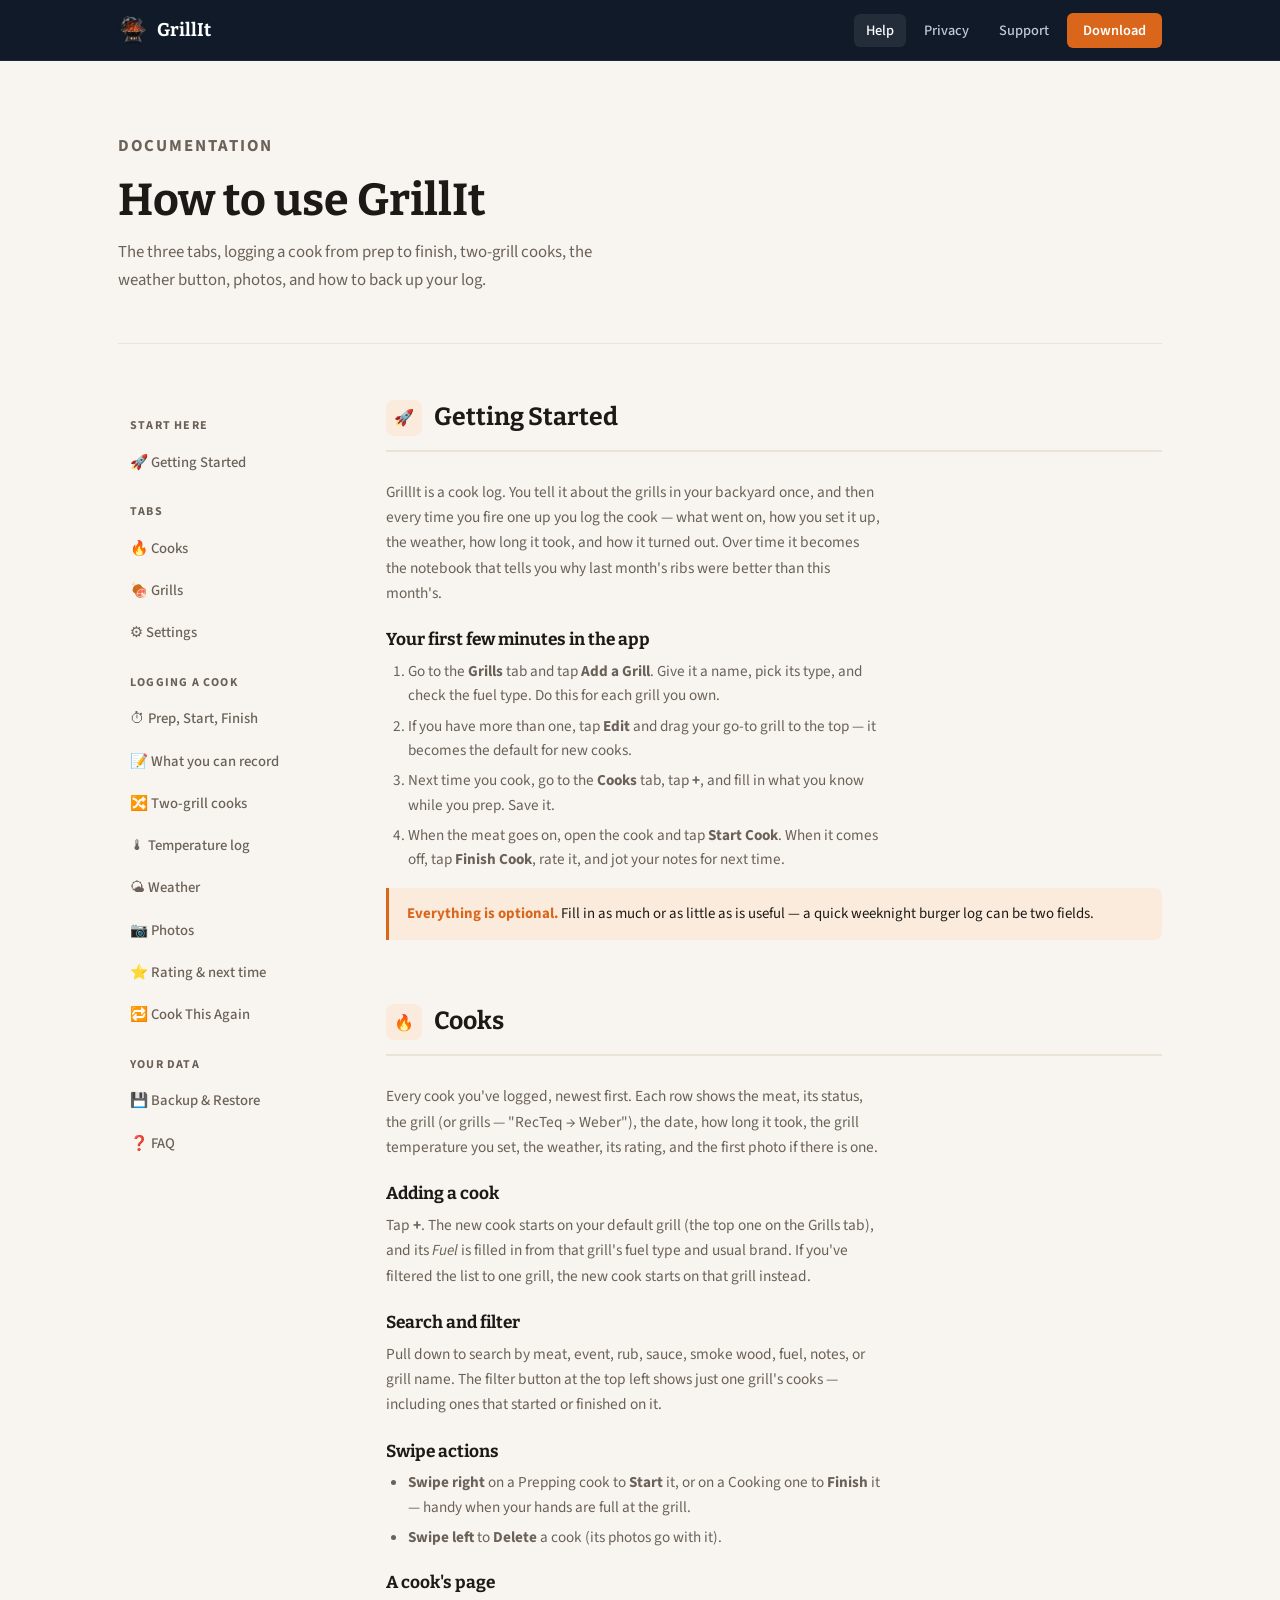
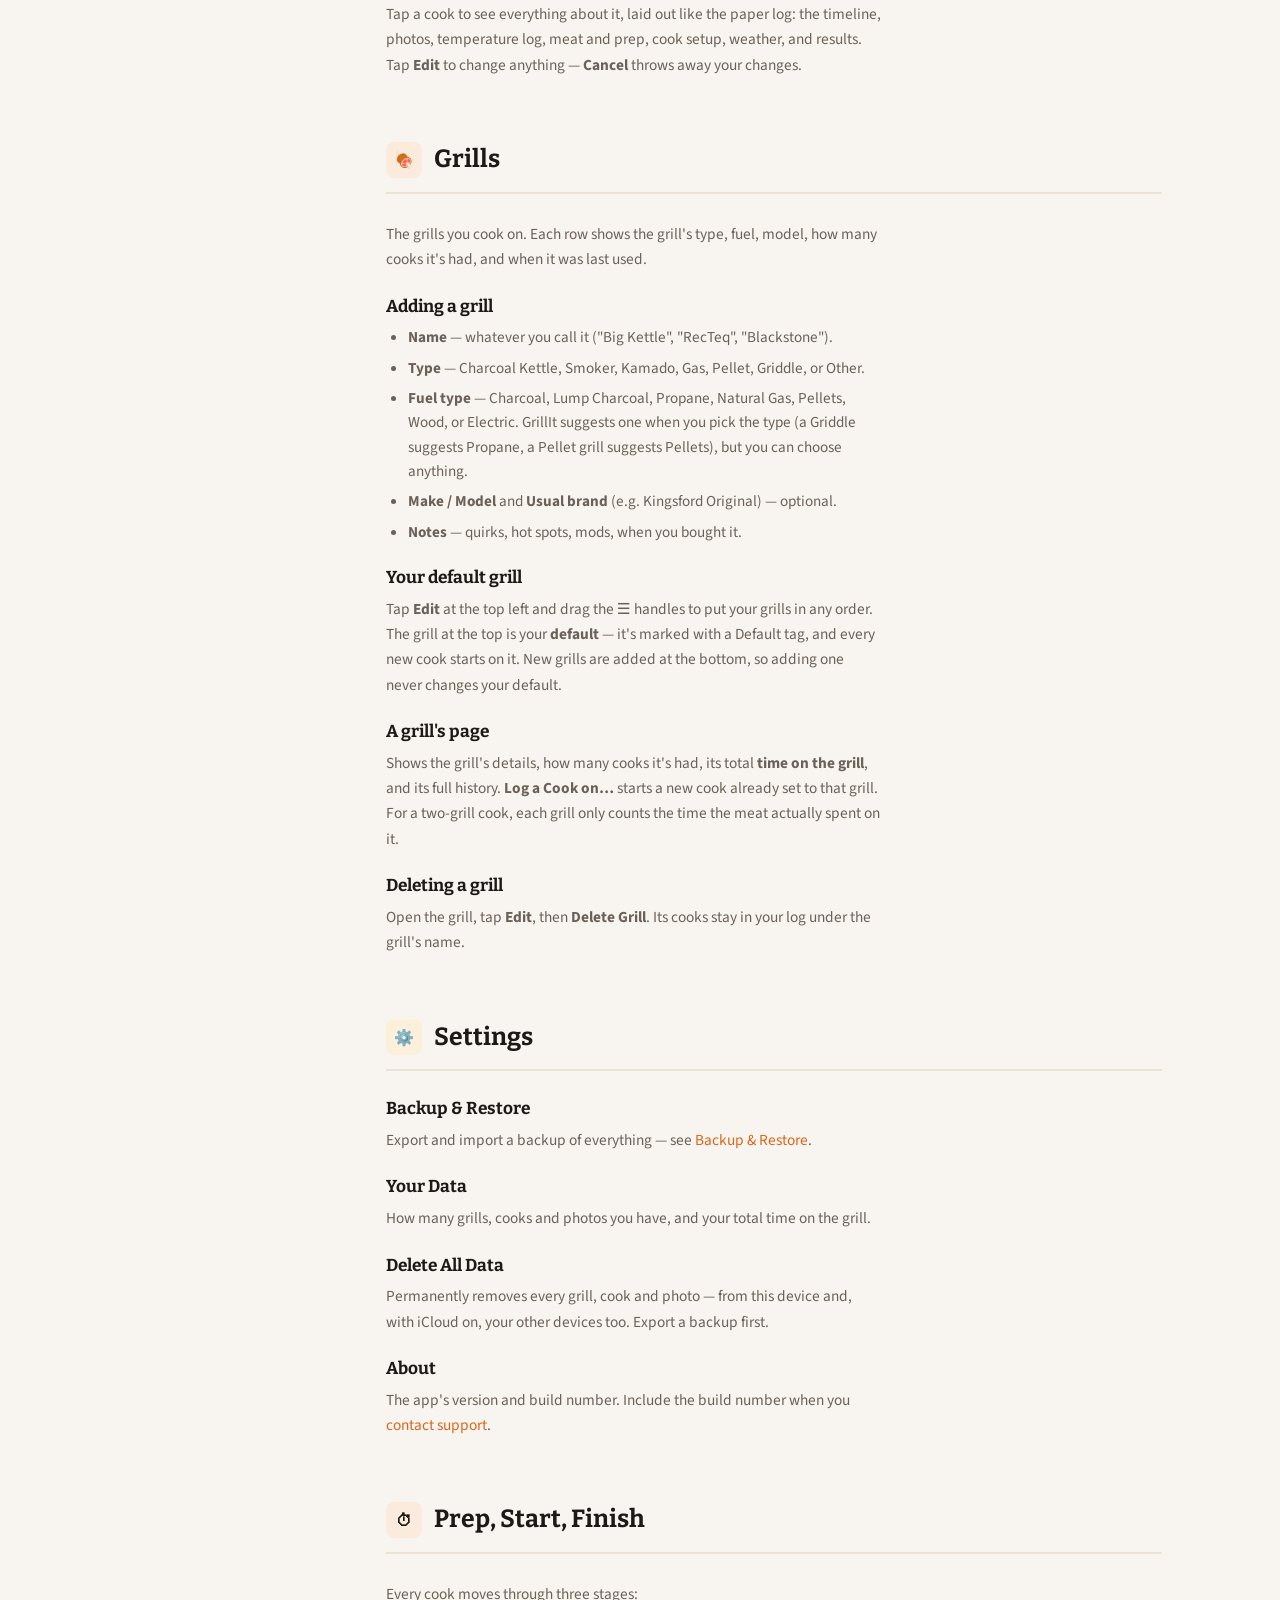
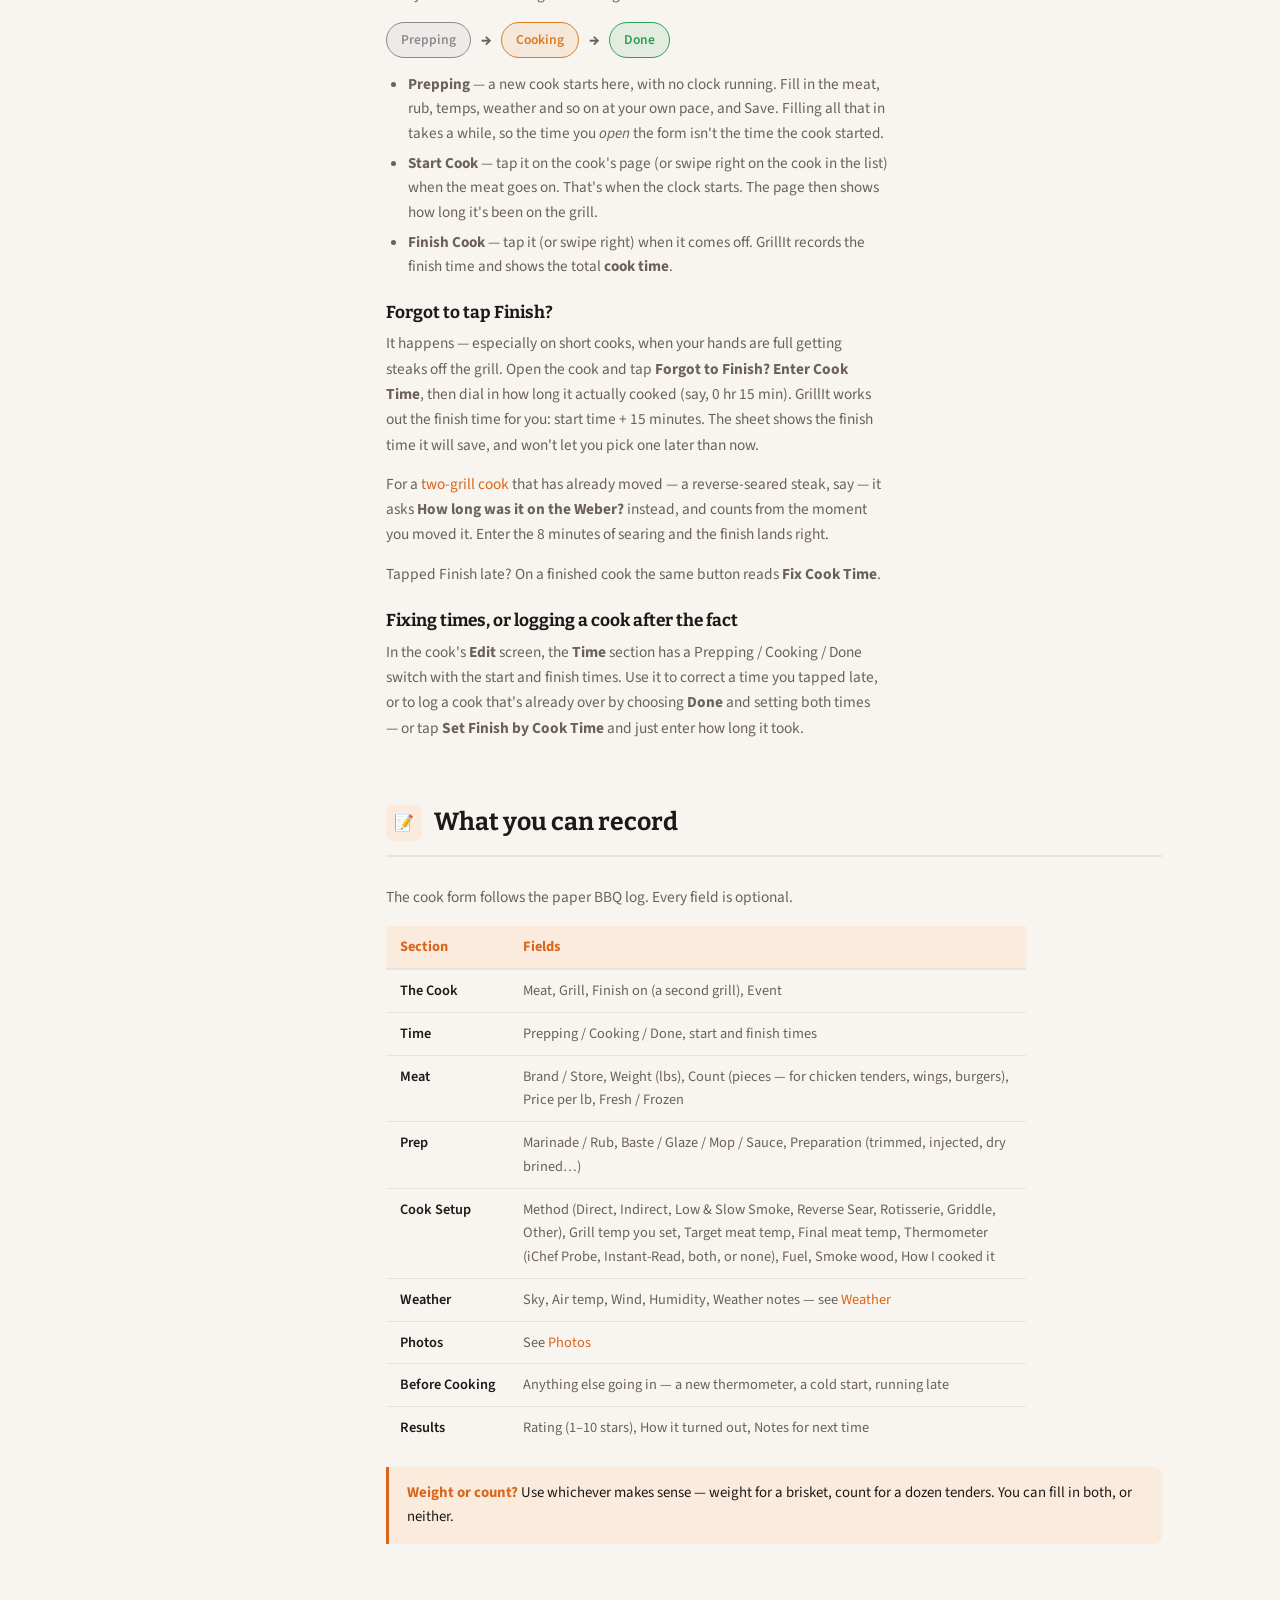
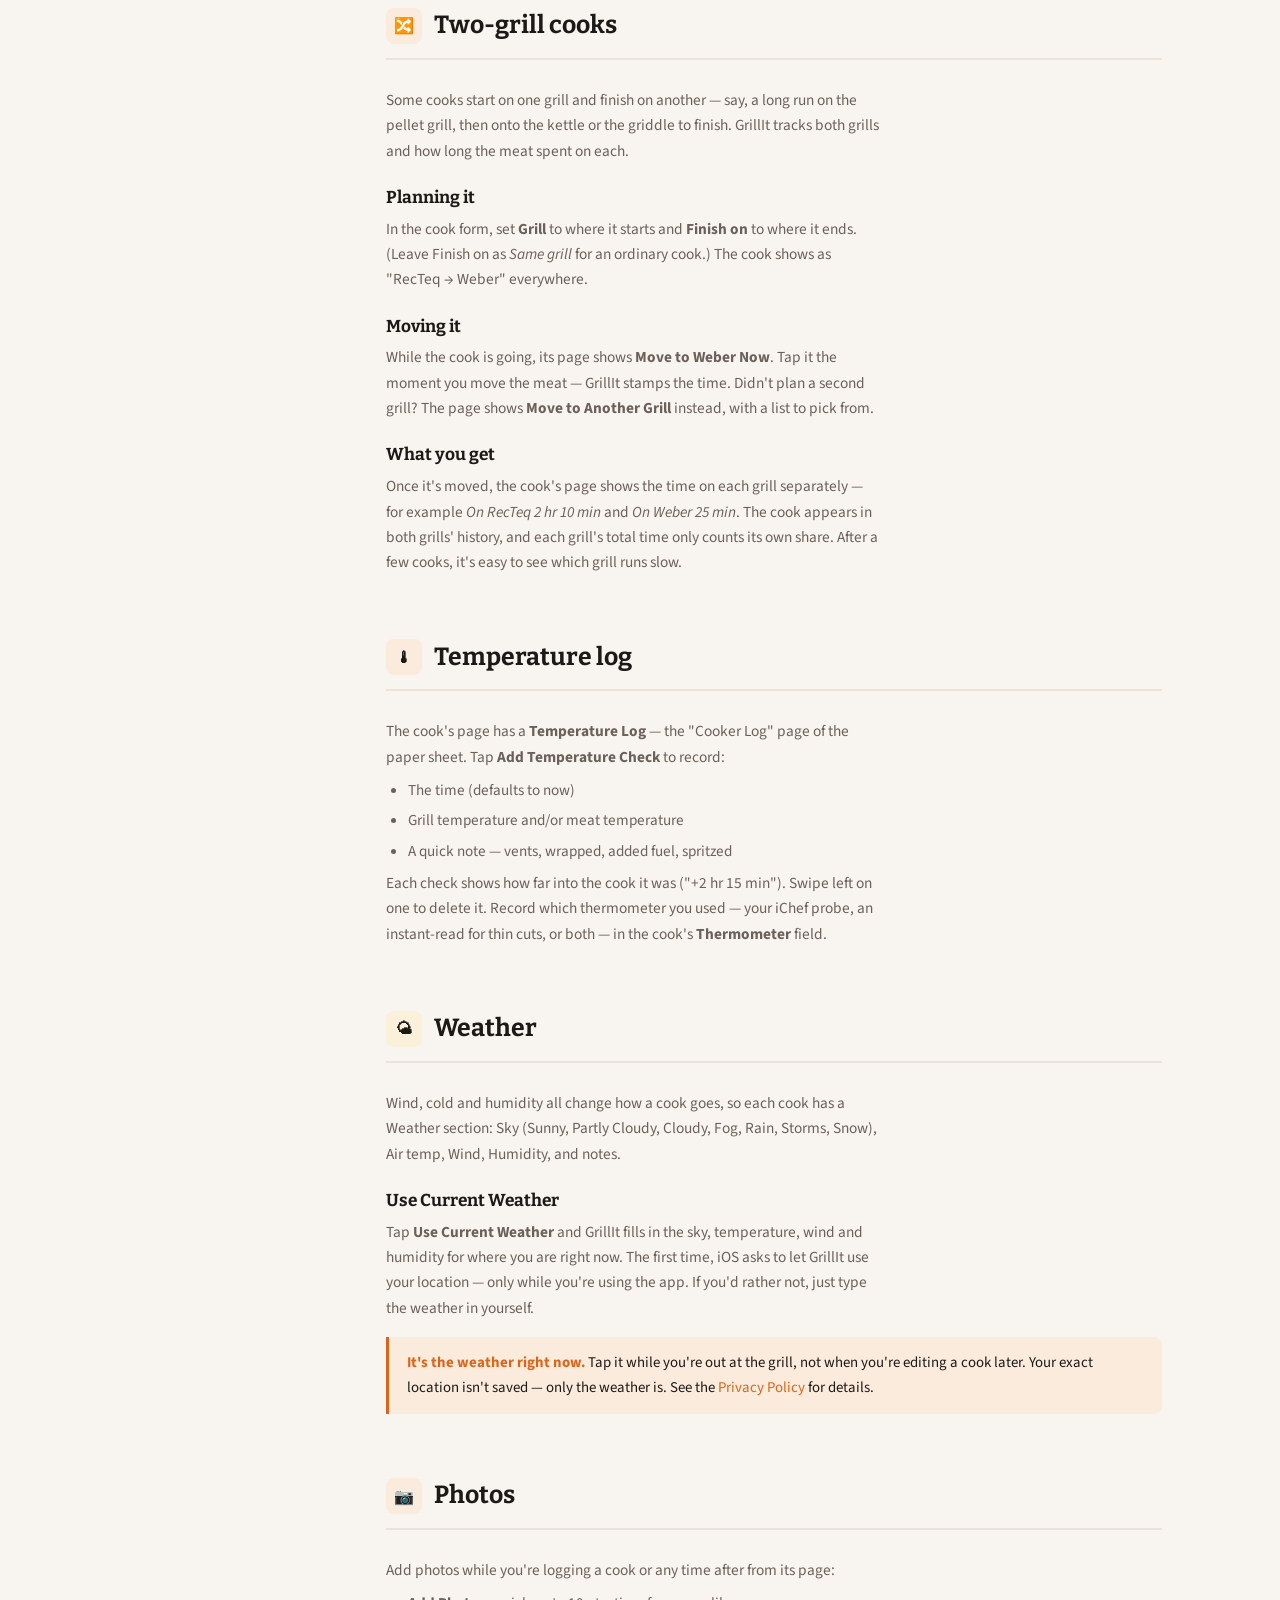
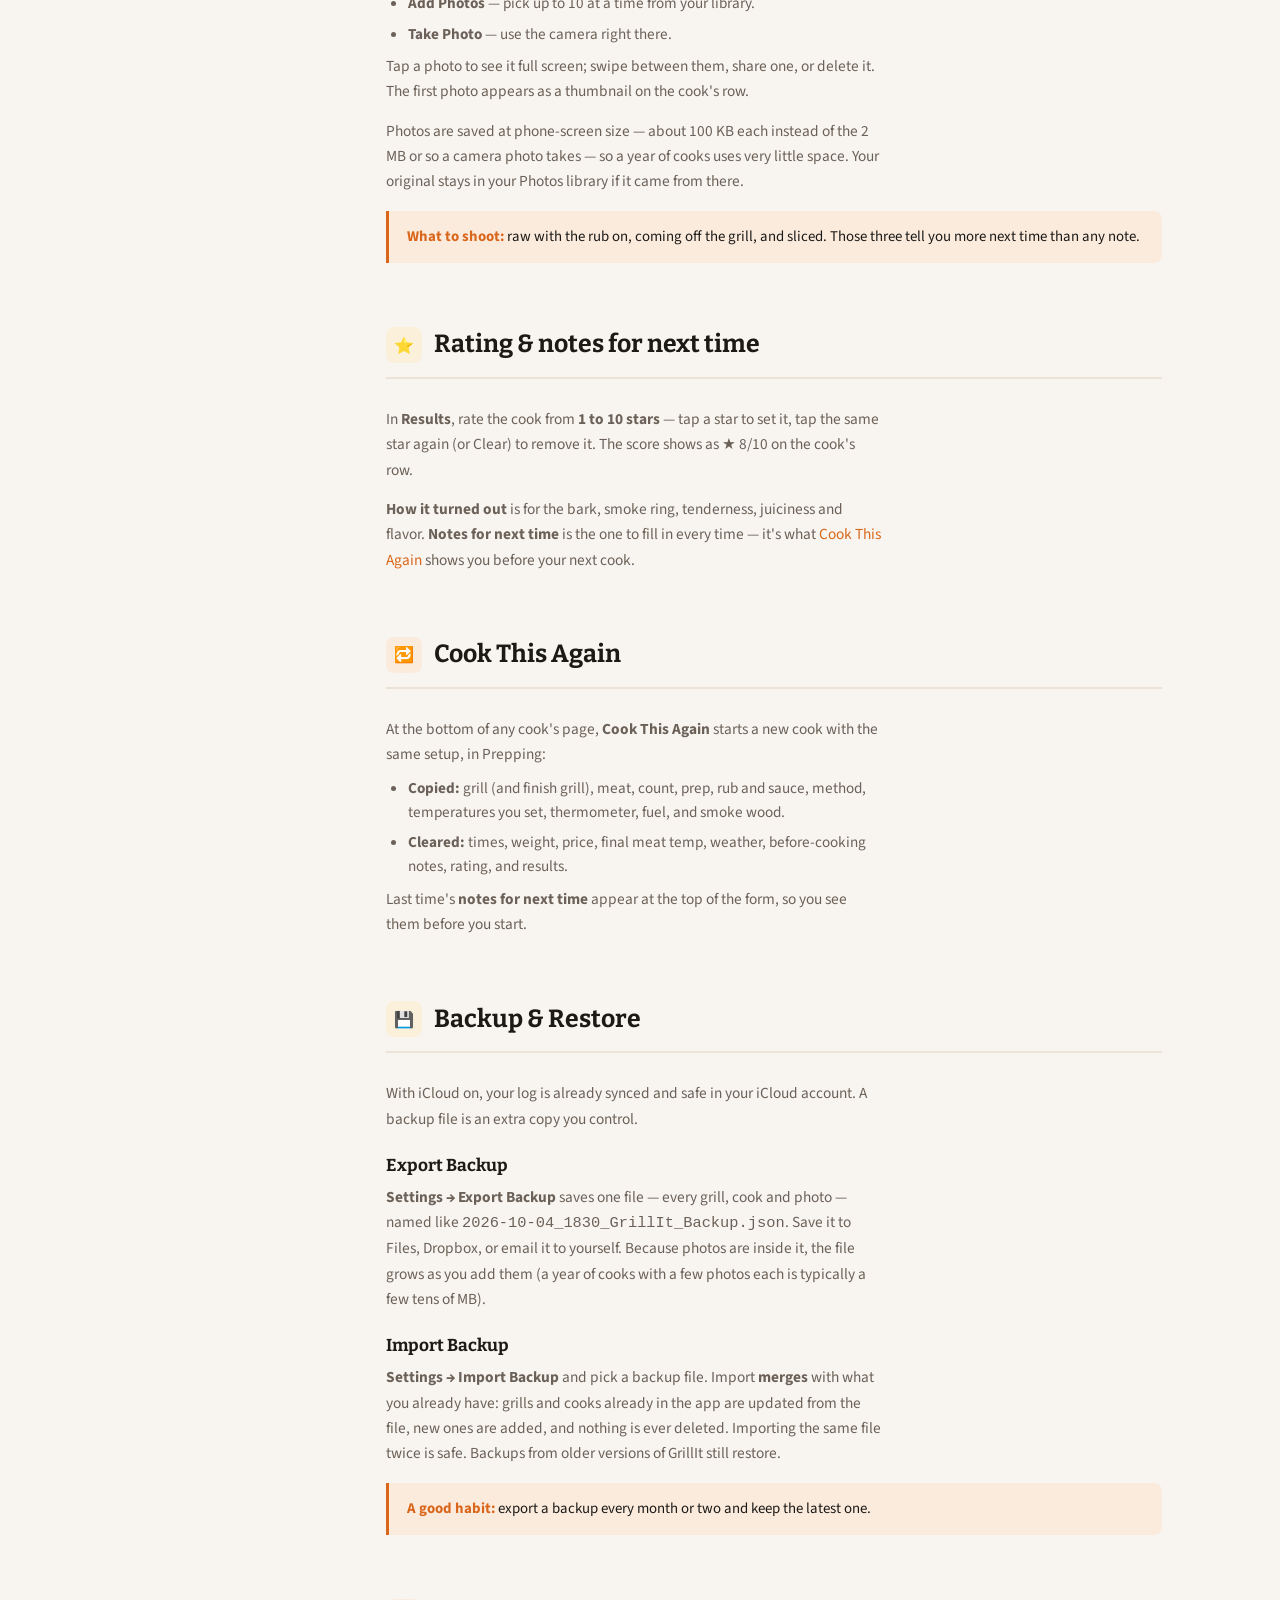
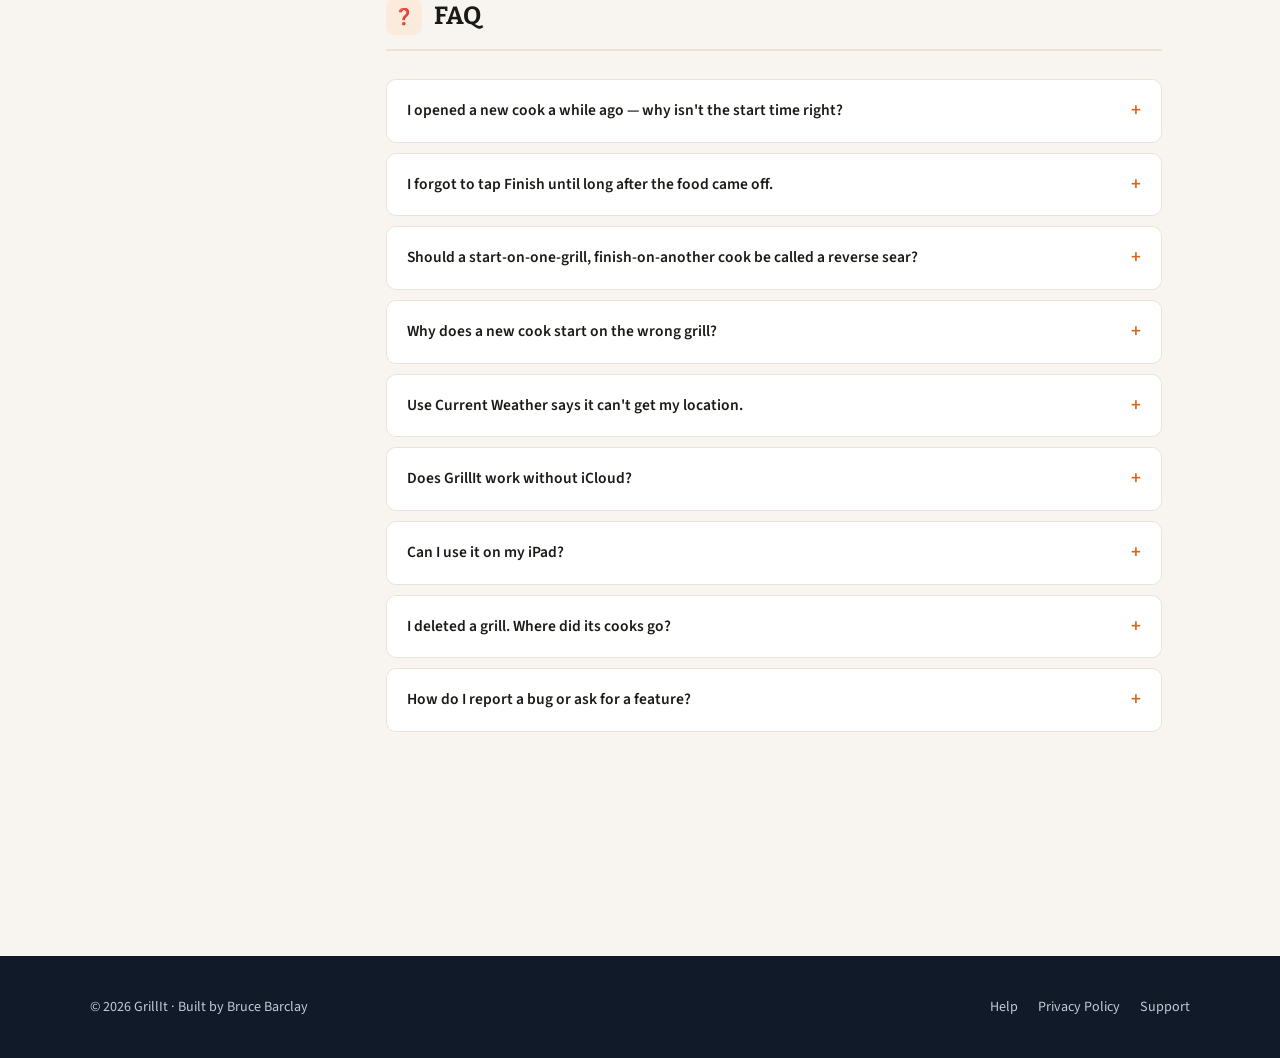
==== commit d162be03: "Help: entering cook time when you forget to tap Finish Co-Authored-By: Claude Opus 5.5 <noreply@anth" ====
--- a/help.html
+++ b/help.html
@@ -350,8 +350,13 @@
           <li><strong>Finish Cook</strong> — tap it (or swipe right) when it comes off. GrillIt records the finish time and shows the total <strong>cook time</strong>.</li>
         </ul>
 
+        <h3>Forgot to tap Finish?</h3>
+        <p>It happens — especially on short cooks, when your hands are full getting steaks off the grill. Open the cook and tap <strong>Forgot to Finish? Enter Cook Time</strong>, then dial in how long it actually cooked (say, 0 hr 15 min). GrillIt works out the finish time for you: start time + 15 minutes. The sheet shows the finish time it will save, and won't let you pick one later than now.</p>
+        <p>For a <a href="#two-grills">two-grill cook</a> that has already moved — a reverse-seared steak, say — it asks <strong>How long was it on the Weber?</strong> instead, and counts from the moment you moved it. Enter the 8 minutes of searing and the finish lands right.</p>
+        <p>Tapped Finish late? On a finished cook the same button reads <strong>Fix Cook Time</strong>.</p>
+
         <h3>Fixing times, or logging a cook after the fact</h3>
-        <p>In the cook's <strong>Edit</strong> screen, the <strong>Time</strong> section has a Prepping / Cooking / Done switch with the start and finish times. Use it to correct a time you tapped late, or to log a cook that's already over by choosing <strong>Done</strong> and setting both times.</p>
+        <p>In the cook's <strong>Edit</strong> screen, the <strong>Time</strong> section has a Prepping / Cooking / Done switch with the start and finish times. Use it to correct a time you tapped late, or to log a cook that's already over by choosing <strong>Done</strong> and setting both times — or tap <strong>Set Finish by Cook Time</strong> and just enter how long it took.</p>
       </section>
 
       <!-- What you can record -->
@@ -466,6 +471,13 @@
         </details>
 
         <details class="faq-item">
+          <summary>I forgot to tap Finish until long after the food came off.</summary>
+          <div class="faq-body">
+            <p>Open the cook and tap <strong>Forgot to Finish? Enter Cook Time</strong> (or <strong>Fix Cook Time</strong> if you already tapped Finish late). Enter how long it really cooked, and GrillIt sets the finish time from the start — or, for a two-grill cook, from when it moved.</p>
+          </div>
+        </details>
+
+        <details class="faq-item">
           <summary>Should a start-on-one-grill, finish-on-another cook be called a reverse sear?</summary>
           <div class="faq-body">
             <p>Not necessarily — use <strong>Finish on</strong> for any cook that moves between grills, and pick whatever Method fits. Reverse Sear is there for when it really is one. The two-grill tracking works either way.</p>
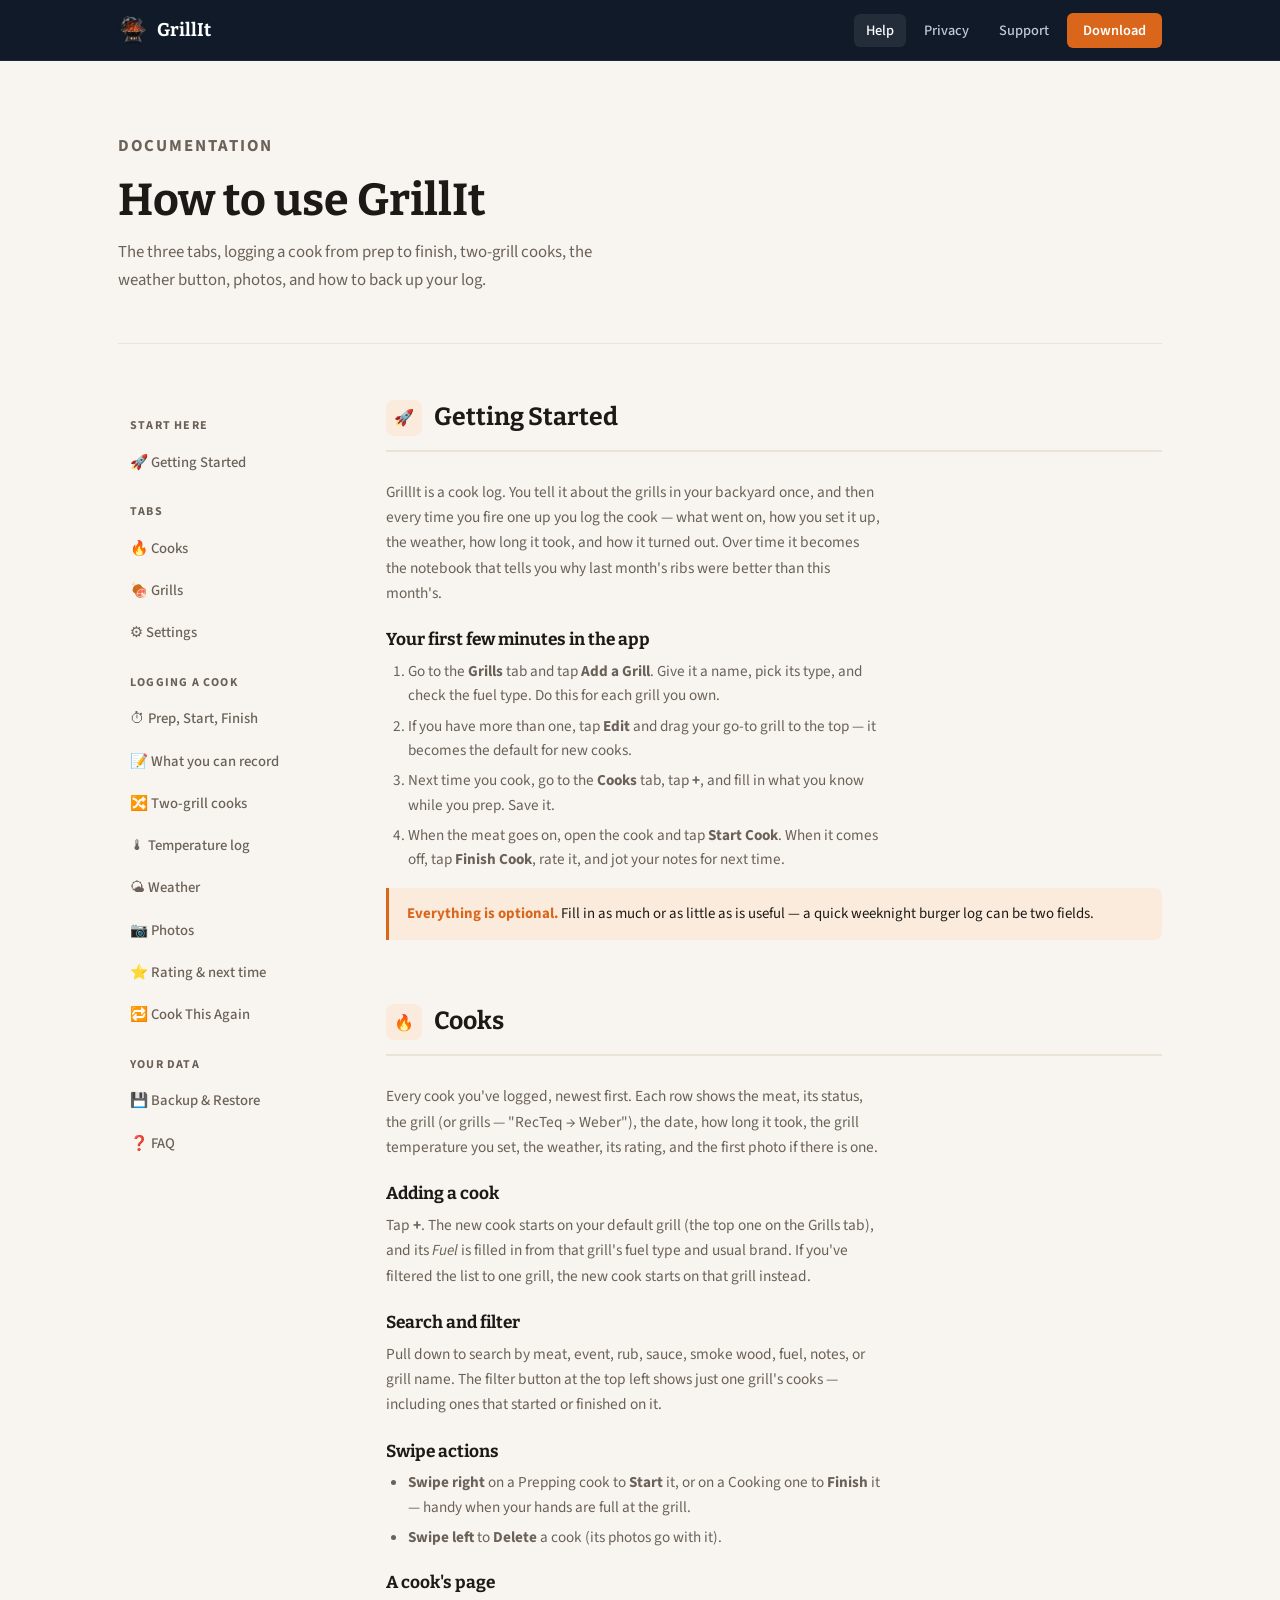
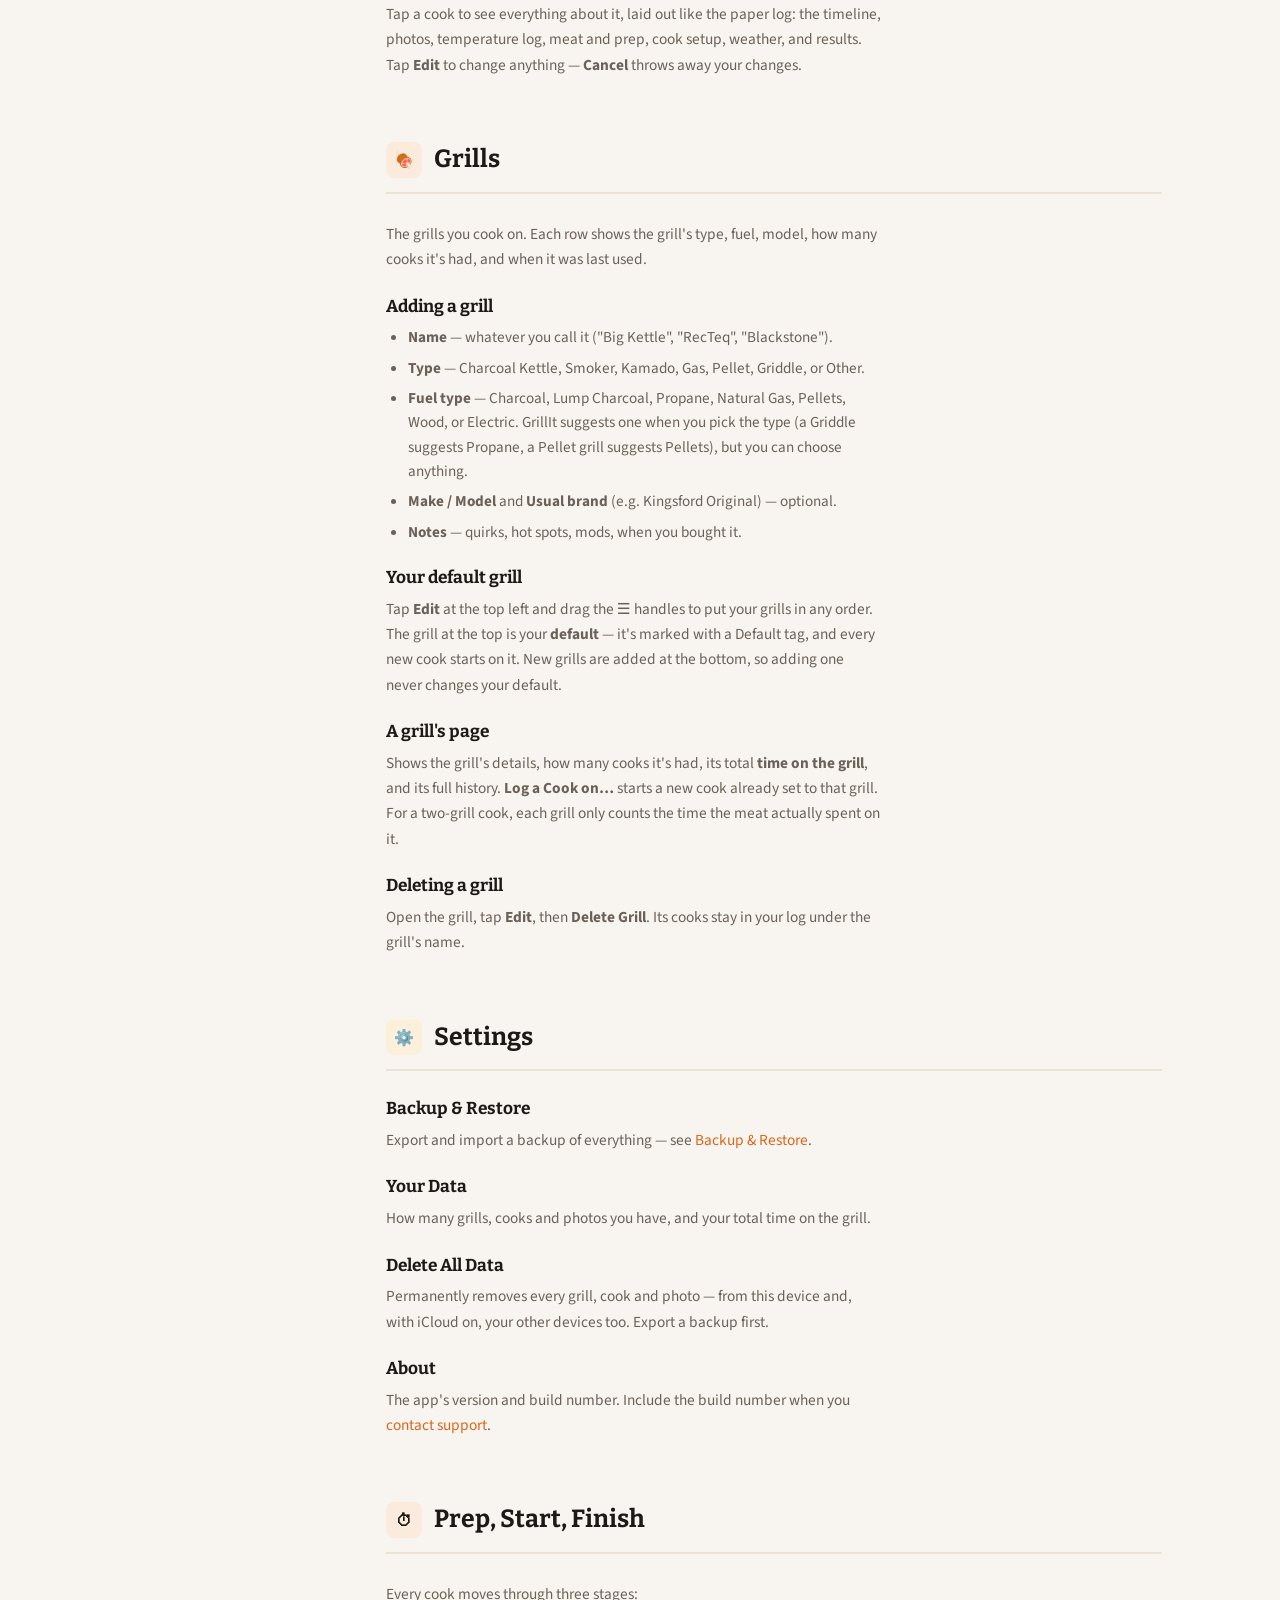
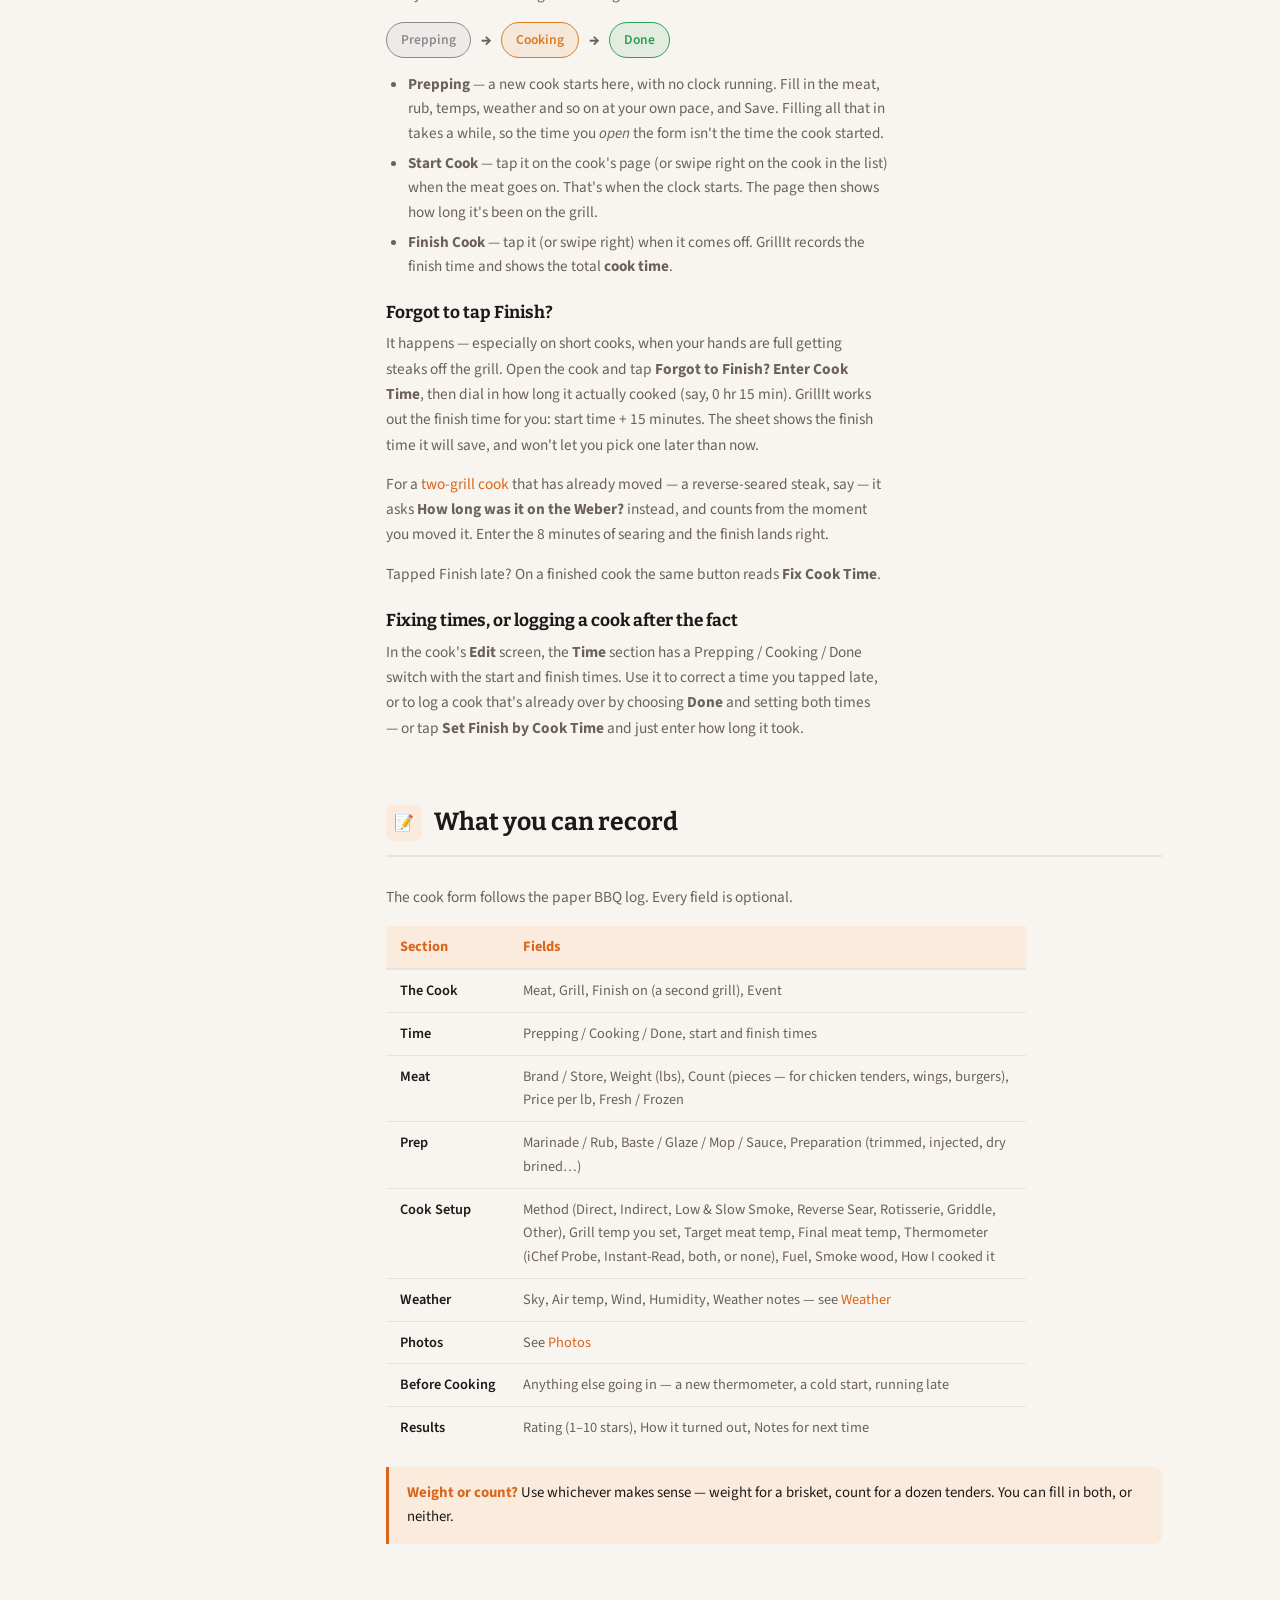
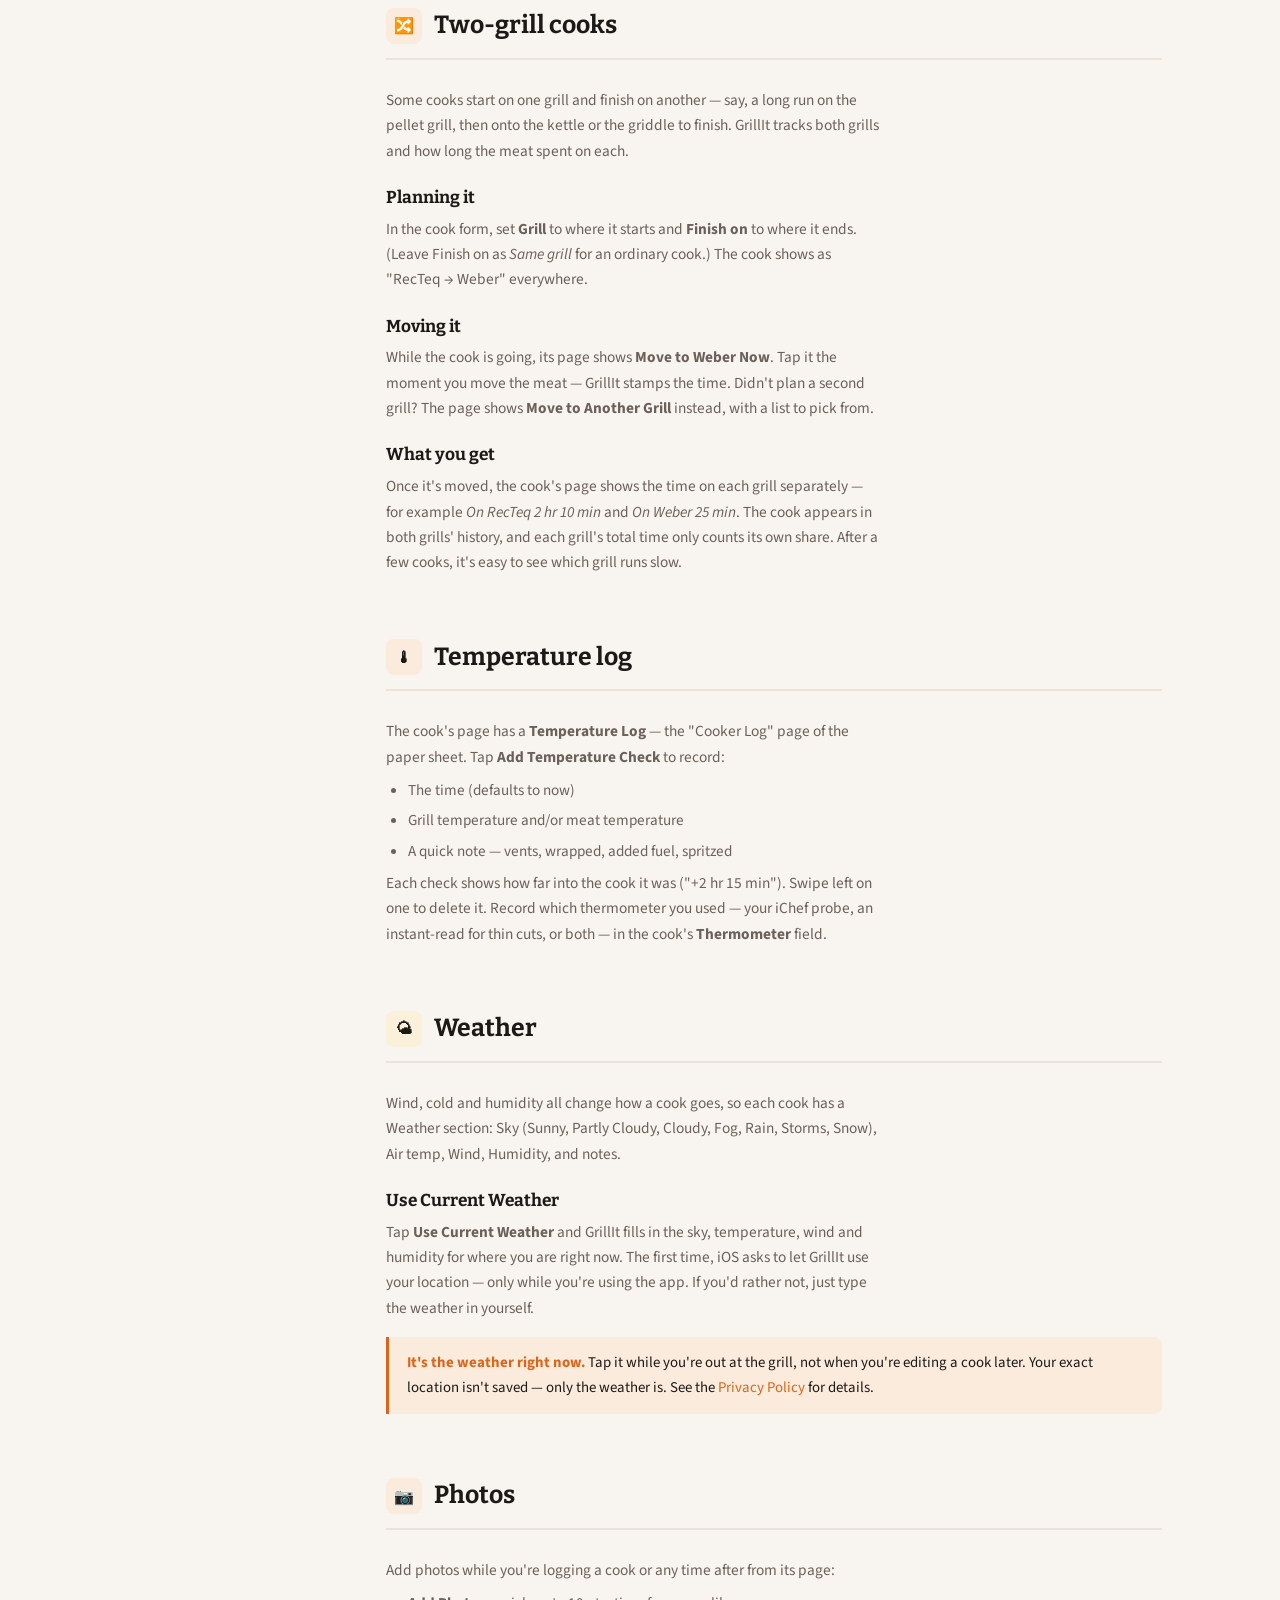
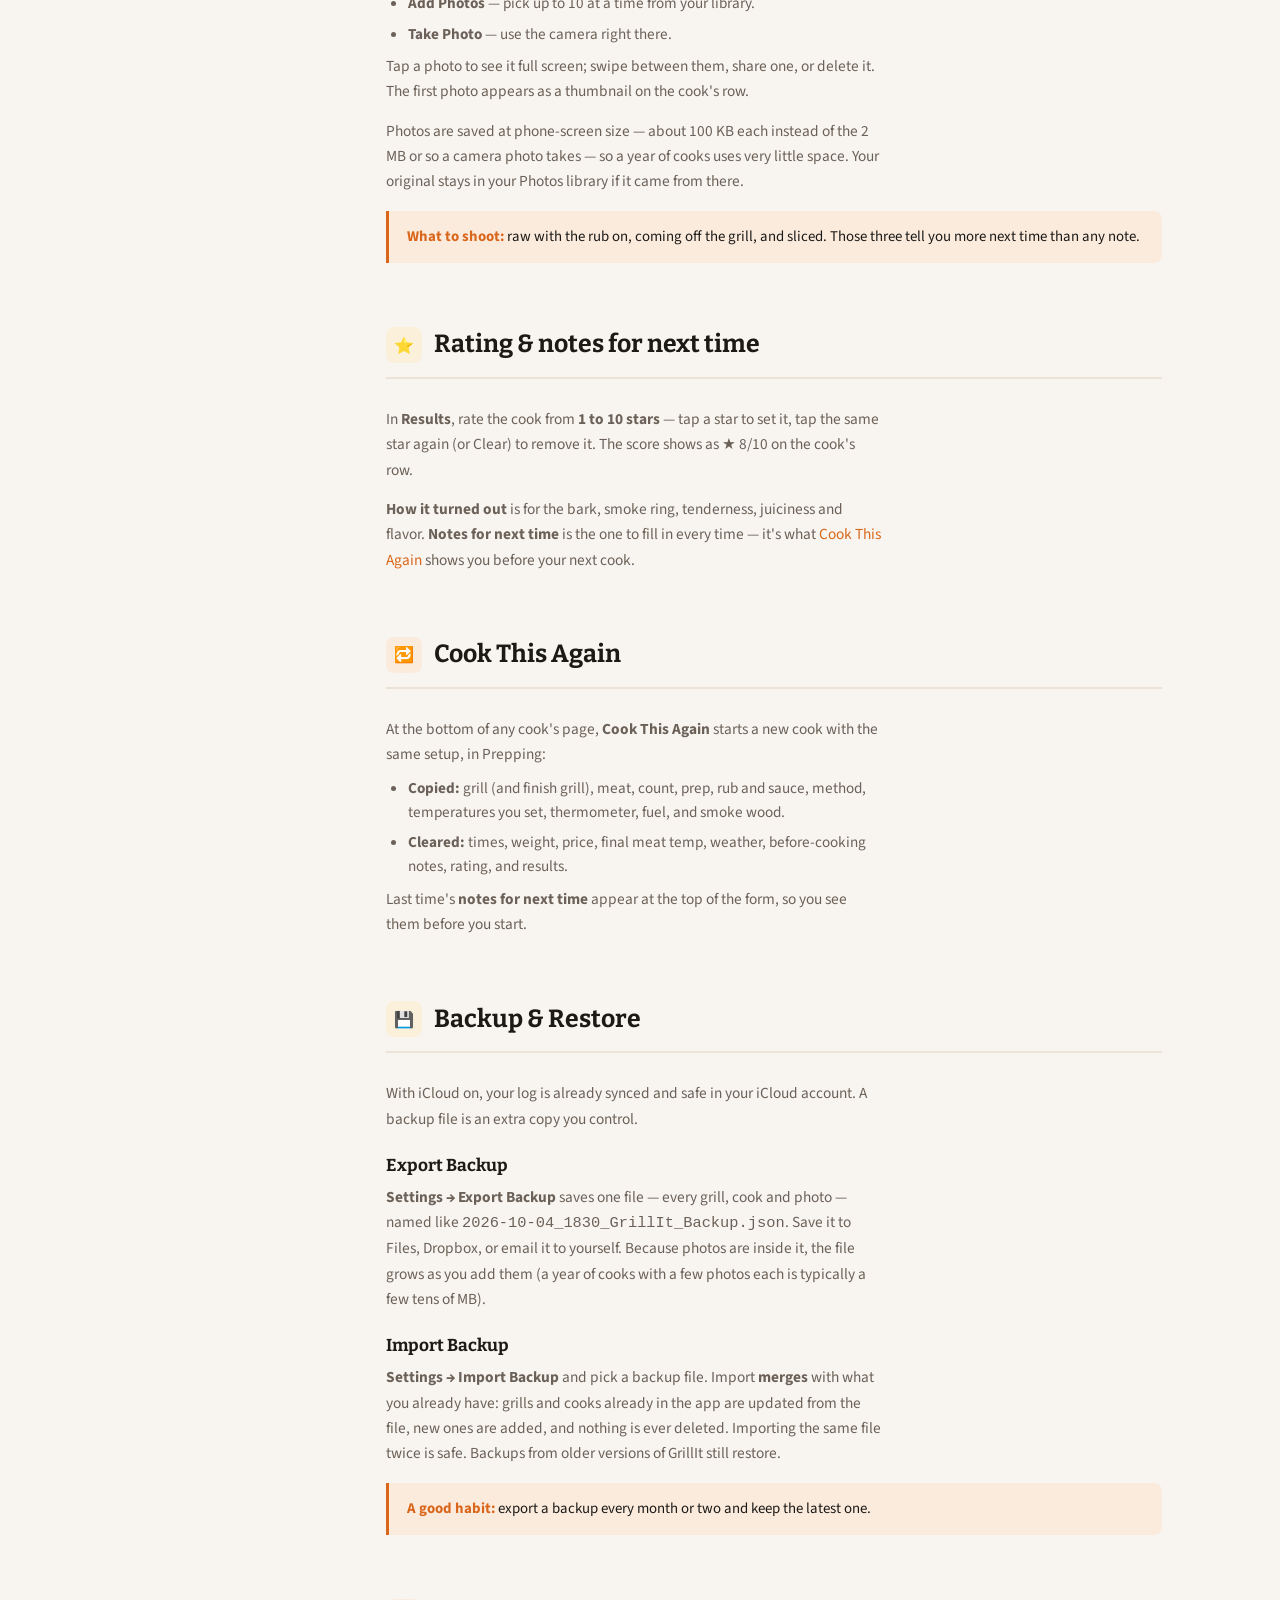
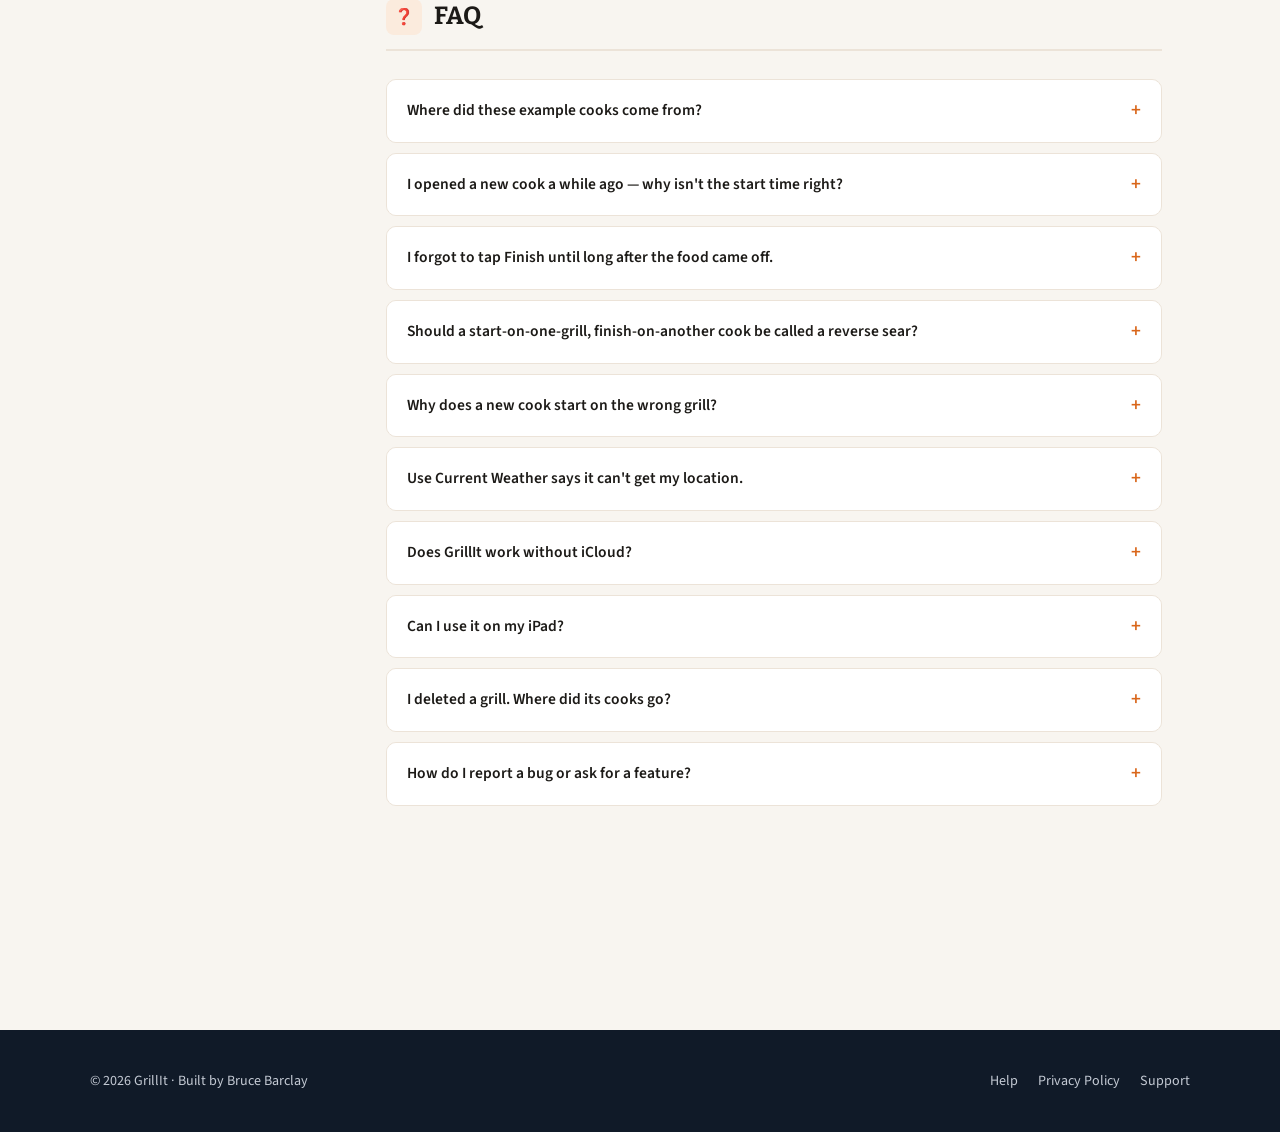
==== commit b97df45d: "Help FAQ: where the example cooks come from Co-Authored-By: Claude Opus 5.5 <noreply@anthropic.com>" ====
--- a/help.html
+++ b/help.html
@@ -464,6 +464,13 @@
         <h2><span class="tab-icon">❓</span> FAQ</h2>
 
         <details class="faq-item">
+          <summary>Where did these example cooks come from?</summary>
+          <div class="faq-body">
+            <p>The first time you open GrillIt it loads a few example grills and cooks — a brisket, a pork butt, reverse-seared ribeyes, baby back ribs, and chicken tenders still in Prepping — so you can see how everything works. When you're ready to log your own, go to <strong>Settings → Delete All Data</strong> to start fresh. They won't come back.</p>
+          </div>
+        </details>
+
+        <details class="faq-item">
           <summary>I opened a new cook a while ago — why isn't the start time right?</summary>
           <div class="faq-body">
             <p>It doesn't have one yet. New cooks start in <strong>Prepping</strong> with no clock, so you can take your time filling things in. The start time is stamped when you tap <strong>Start Cook</strong>. If you forgot to tap it, open the cook, tap Edit, and fix the time in the Time section.</p>
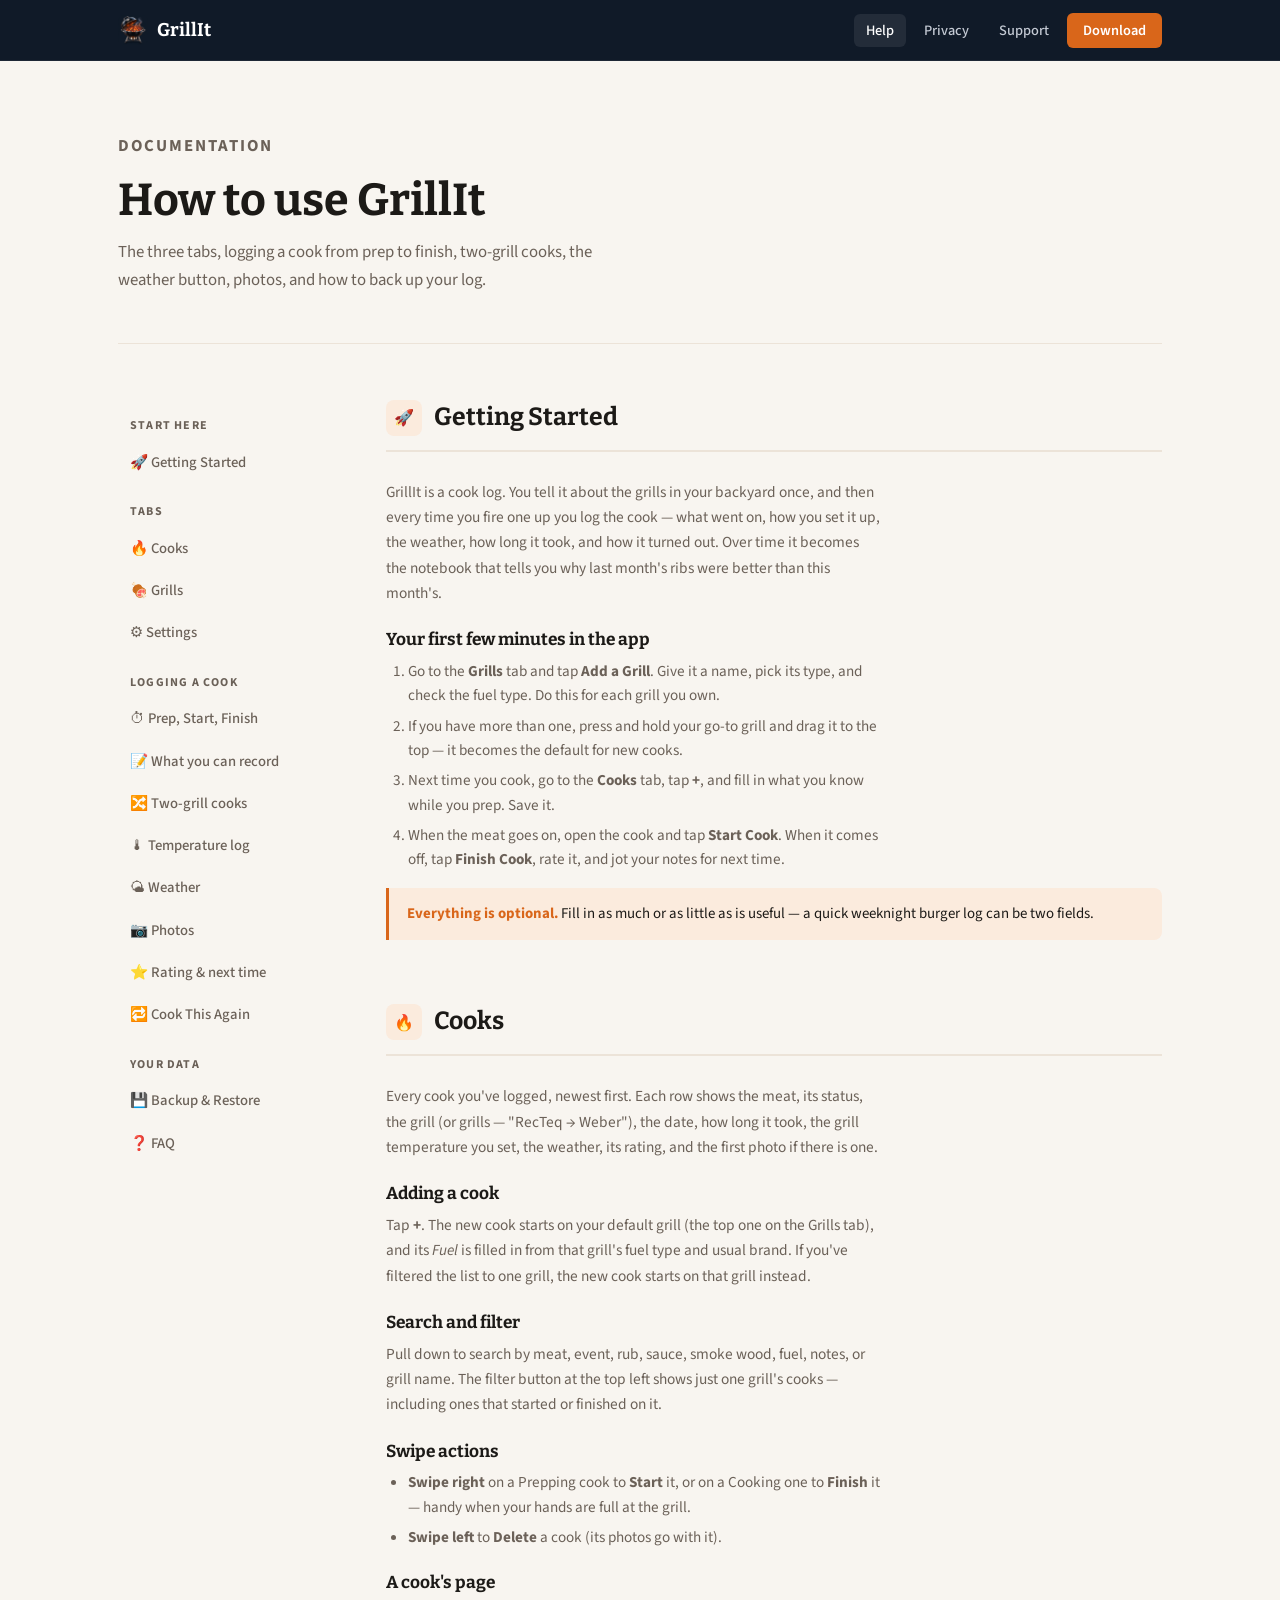
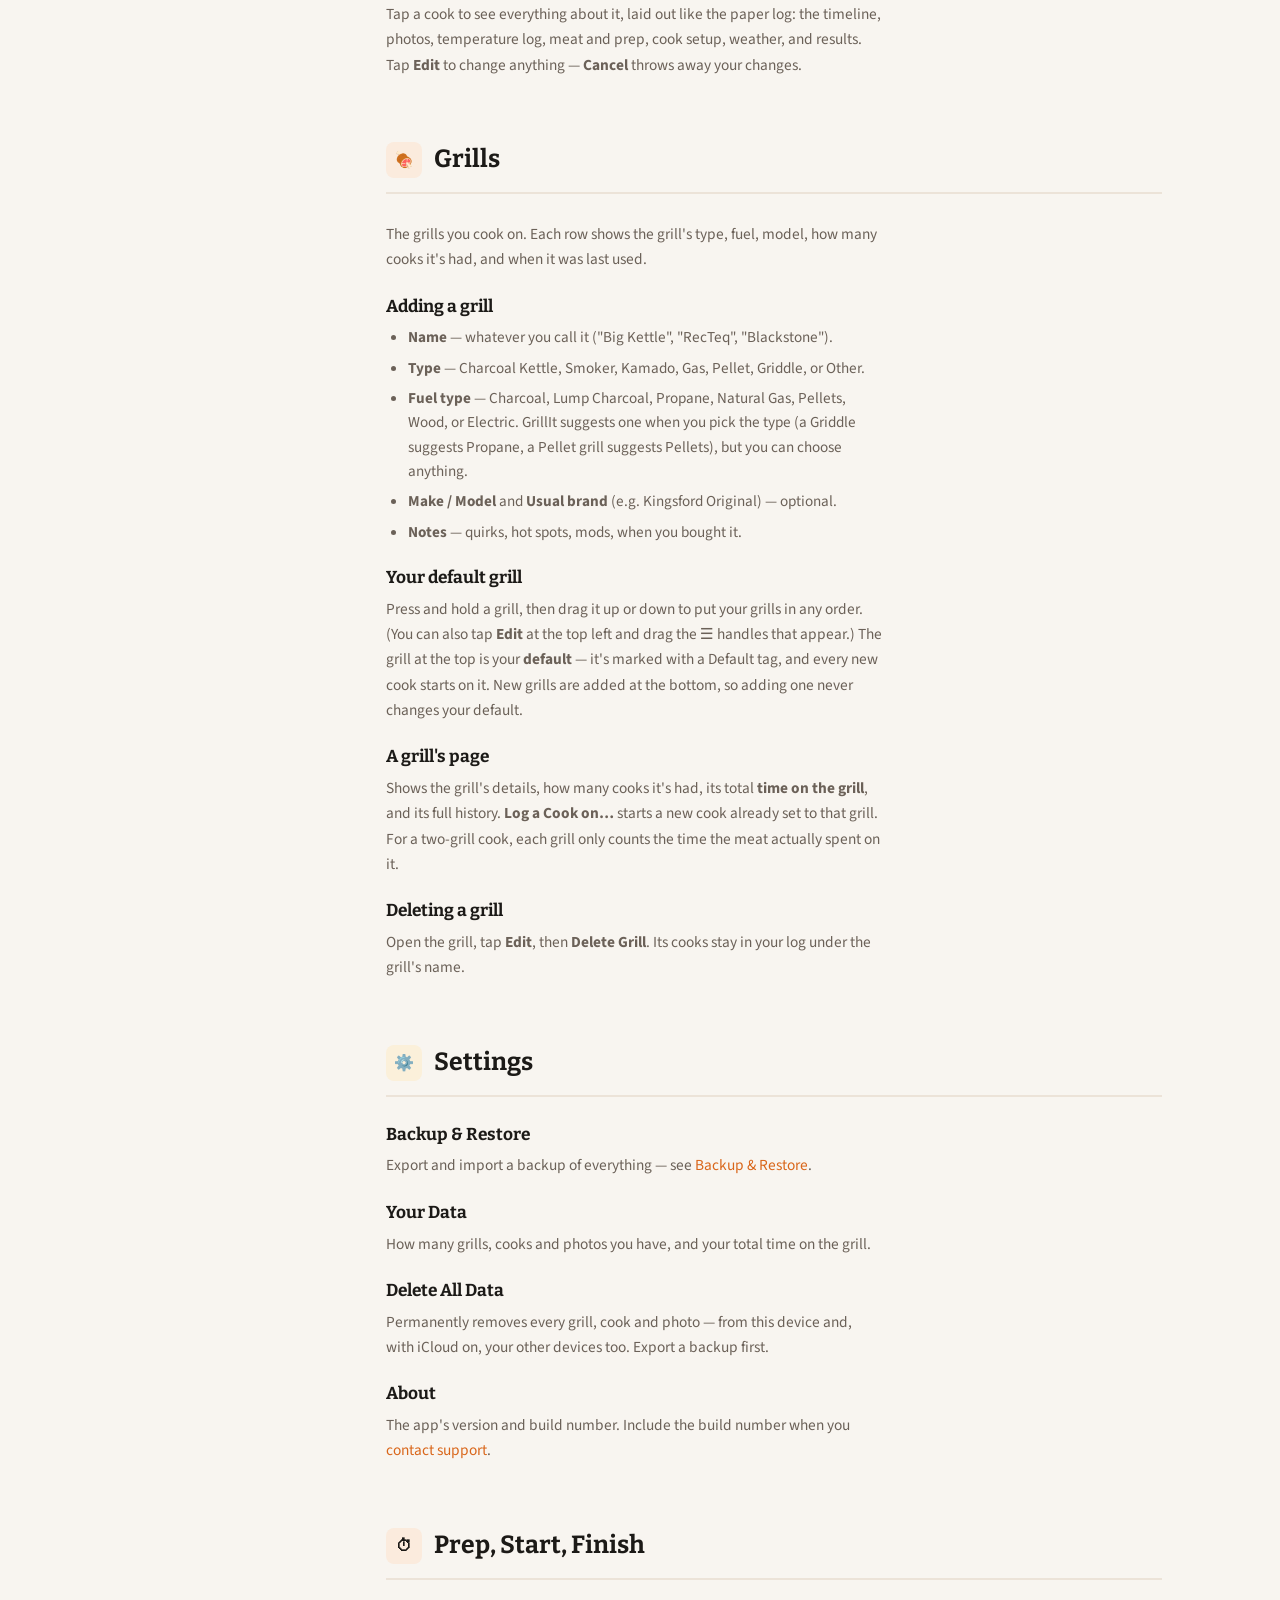
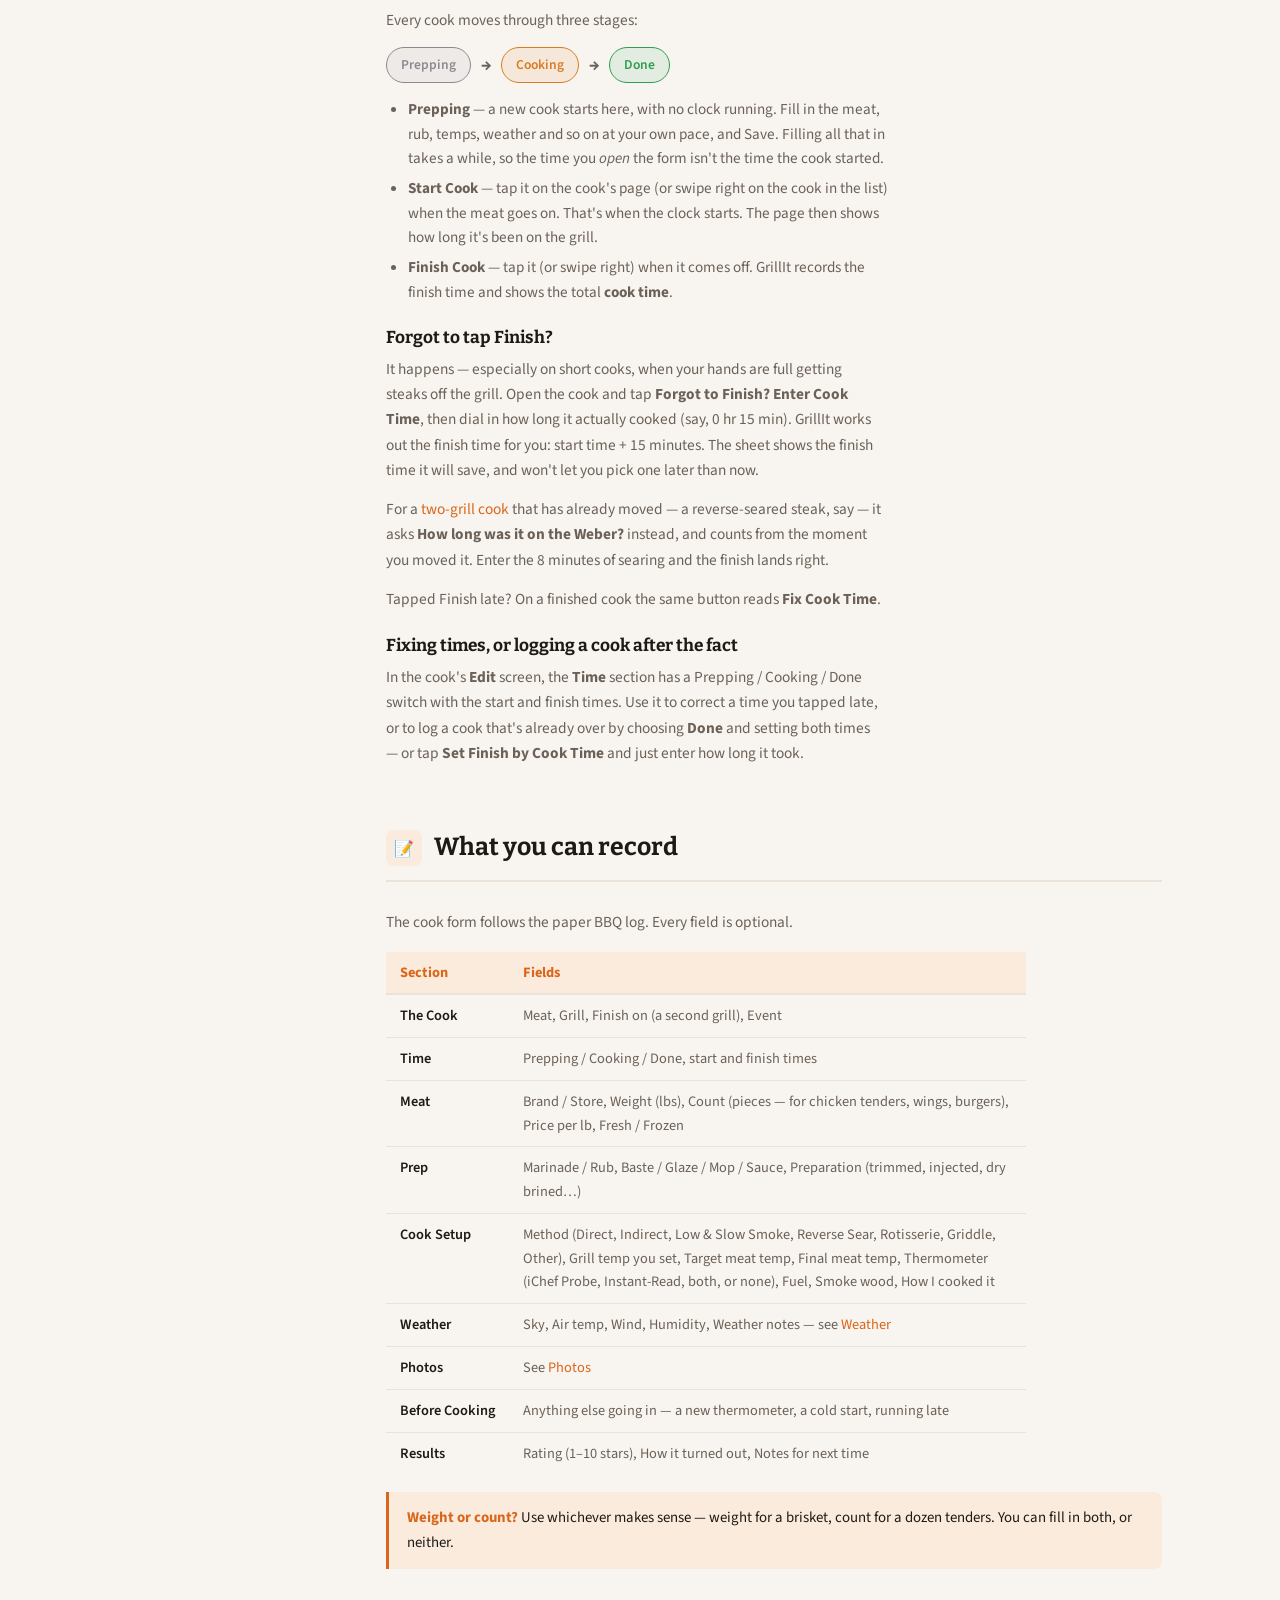
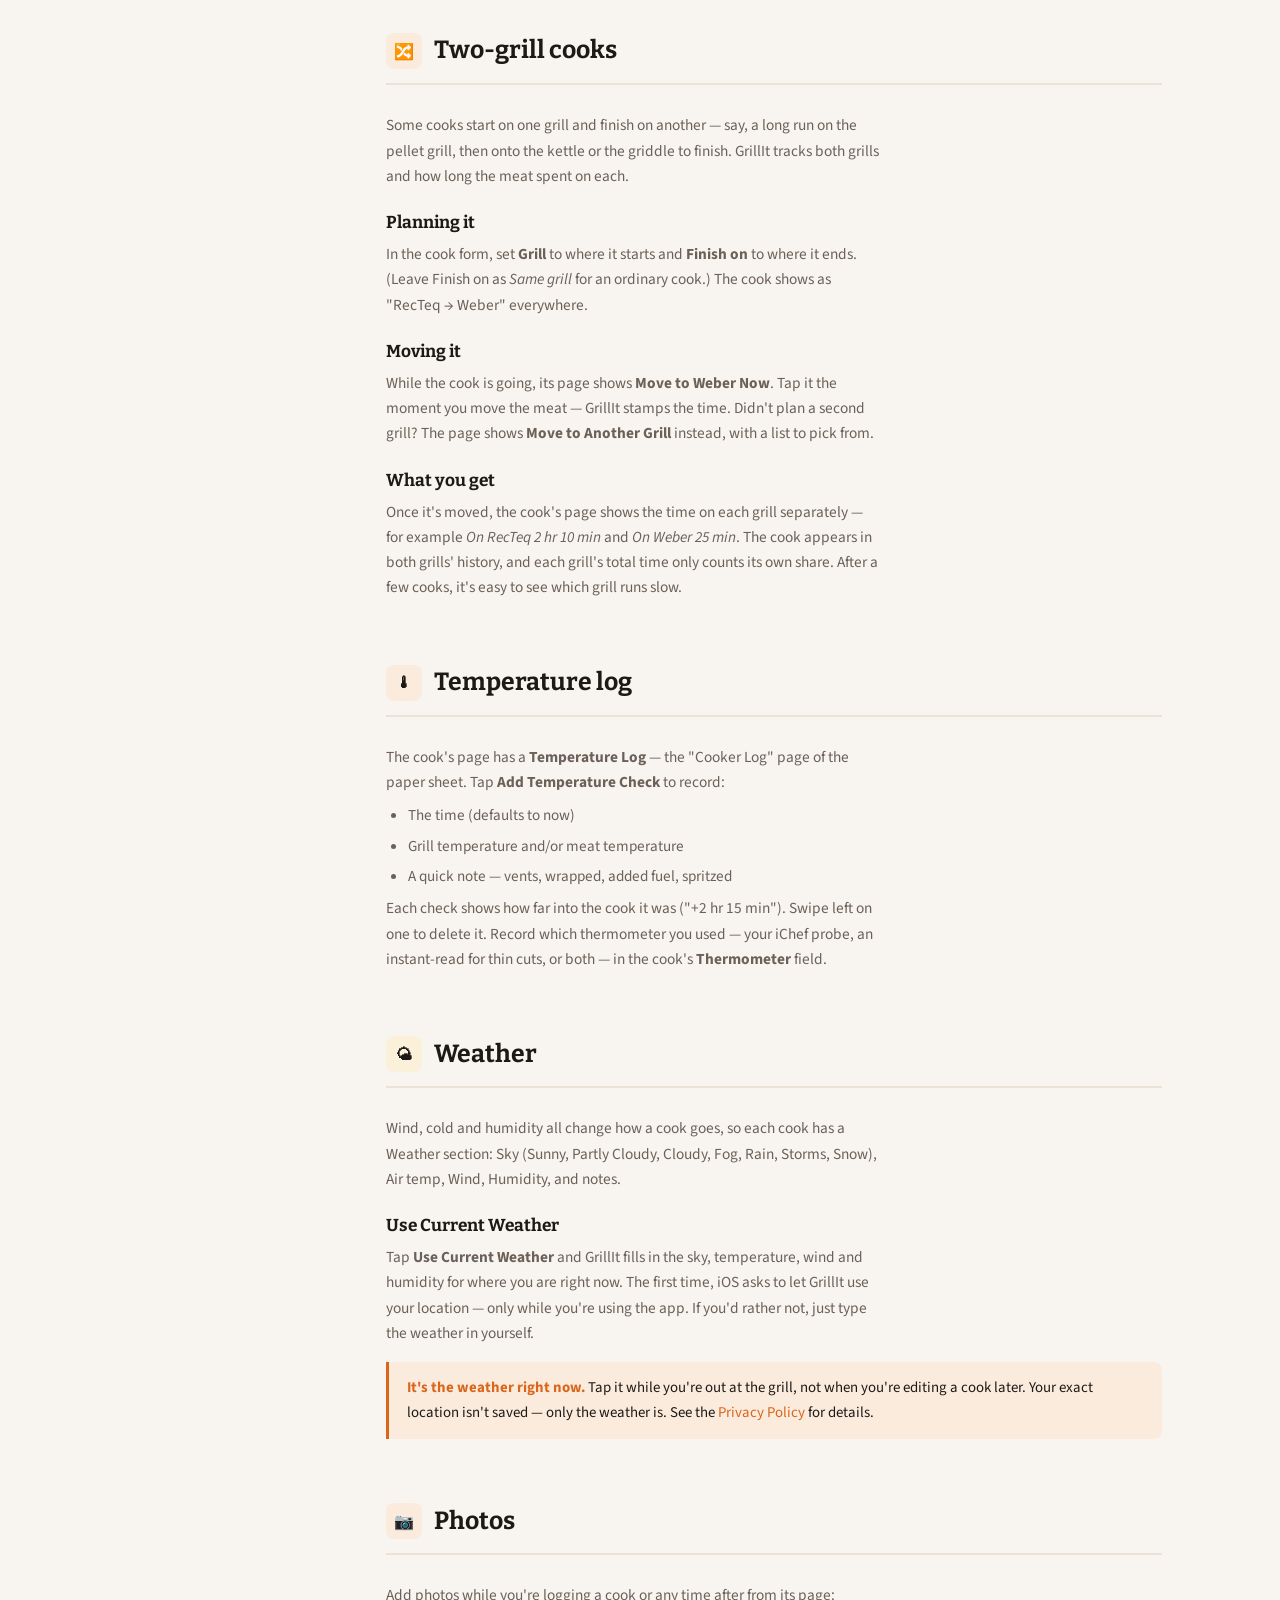
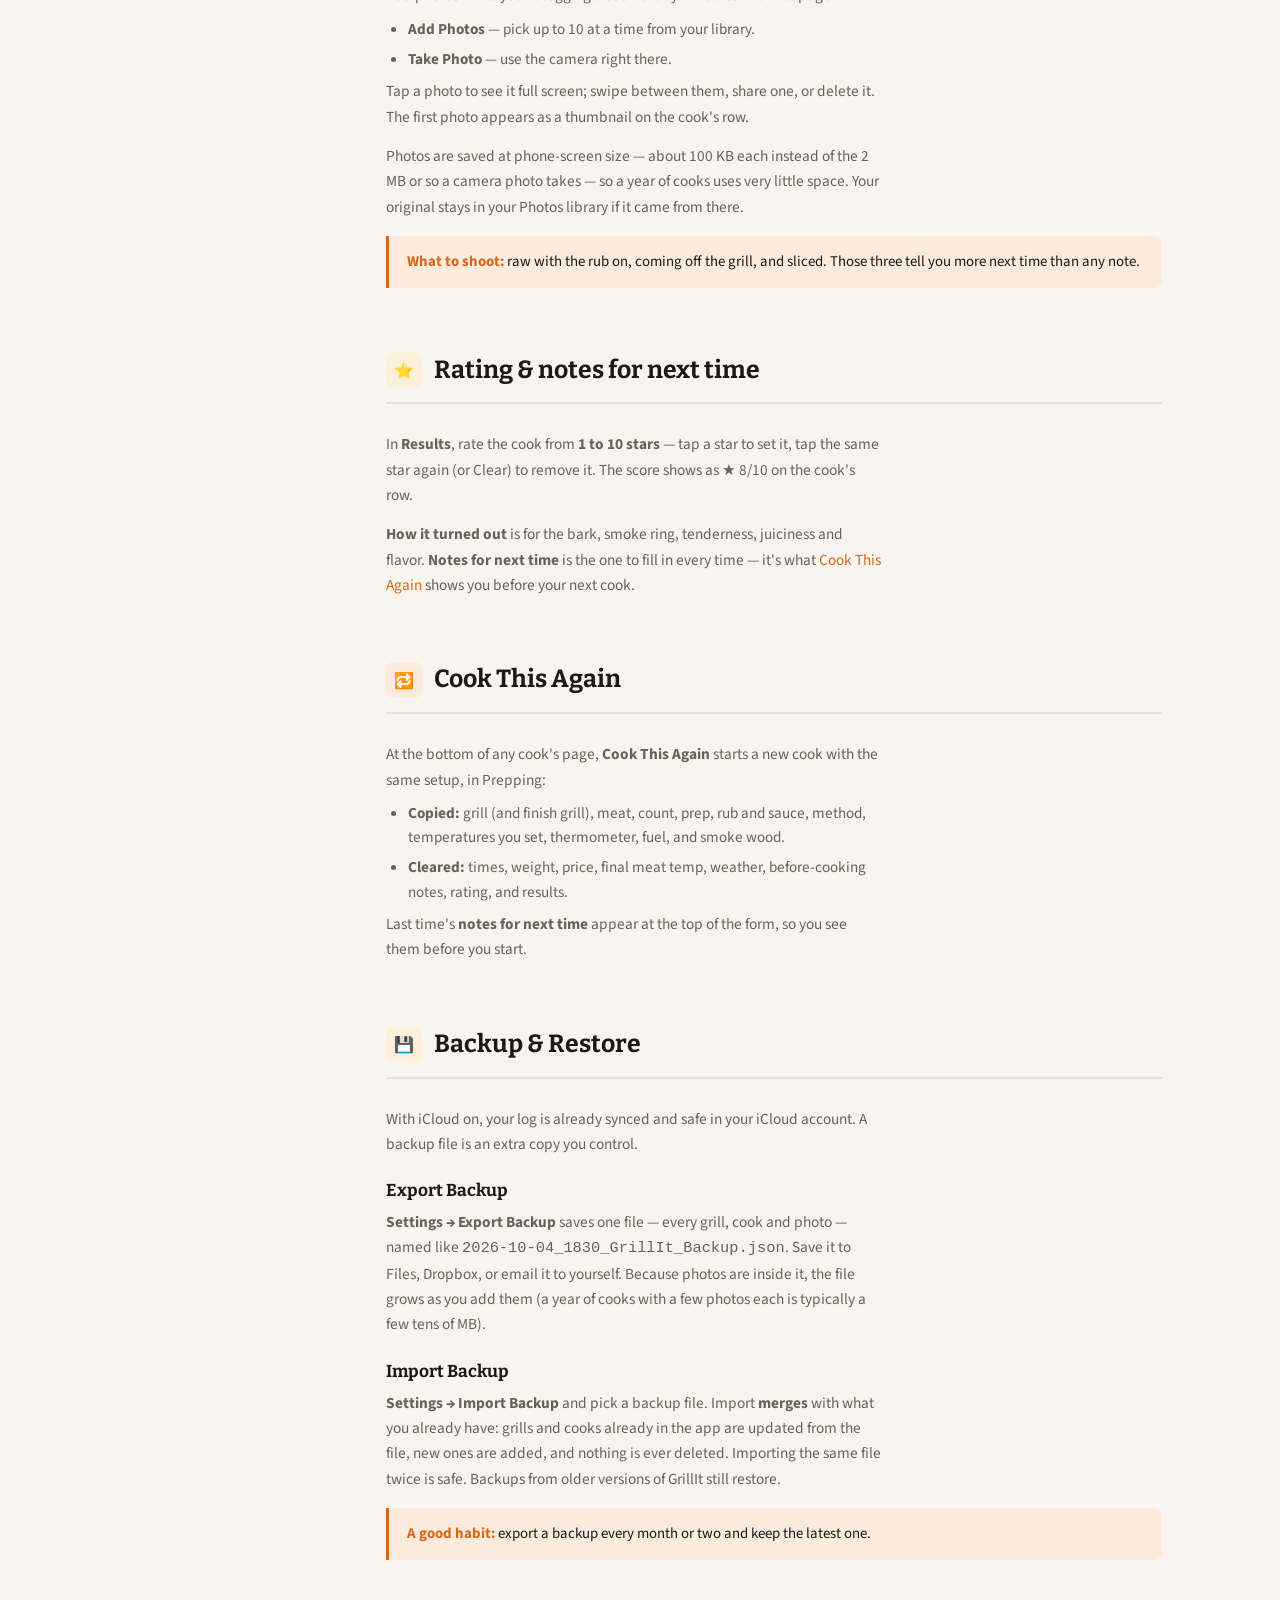
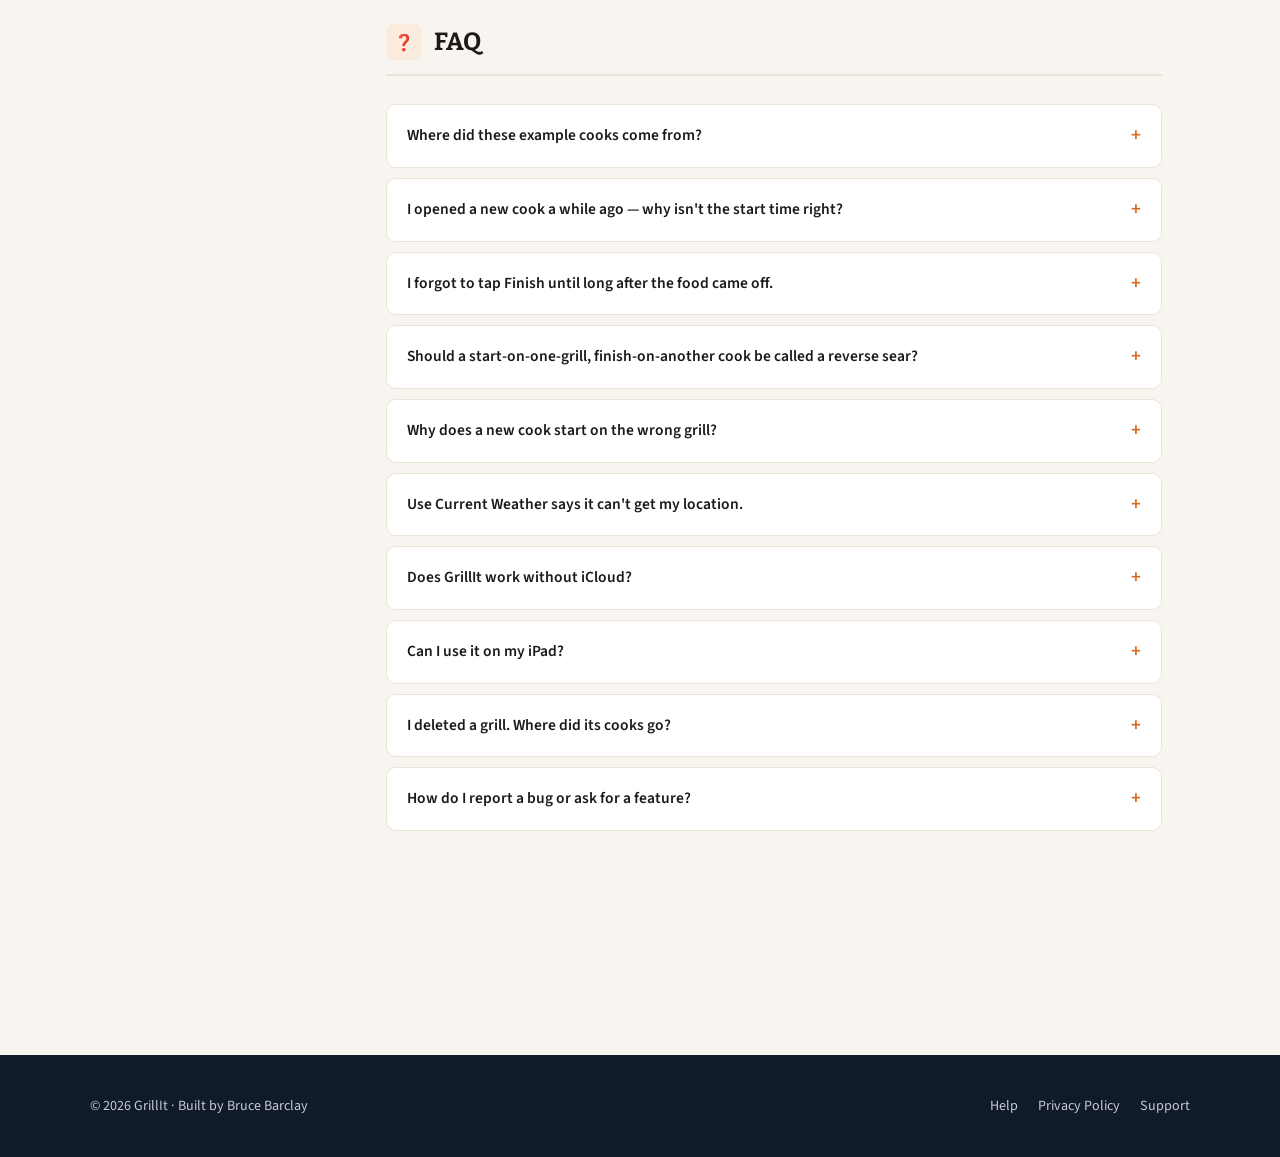
==== commit ea697476: "Help: reorder grills by press-and-hold drag Co-Authored-By: Claude Opus 5.5 <noreply@anthropic.com>" ====
--- a/help.html
+++ b/help.html
@@ -268,7 +268,7 @@
         <h3>Your first few minutes in the app</h3>
         <ol>
           <li>Go to the <strong>Grills</strong> tab and tap <strong>Add a Grill</strong>. Give it a name, pick its type, and check the fuel type. Do this for each grill you own.</li>
-          <li>If you have more than one, tap <strong>Edit</strong> and drag your go-to grill to the top — it becomes the default for new cooks.</li>
+          <li>If you have more than one, press and hold your go-to grill and drag it to the top — it becomes the default for new cooks.</li>
           <li>Next time you cook, go to the <strong>Cooks</strong> tab, tap <strong>+</strong>, and fill in what you know while you prep. Save it.</li>
           <li>When the meat goes on, open the cook and tap <strong>Start Cook</strong>. When it comes off, tap <strong>Finish Cook</strong>, rate it, and jot your notes for next time.</li>
         </ol>
@@ -311,7 +311,7 @@
         </ul>
 
         <h3>Your default grill</h3>
-        <p>Tap <strong>Edit</strong> at the top left and drag the ☰ handles to put your grills in any order. The grill at the top is your <strong>default</strong> — it's marked with a Default tag, and every new cook starts on it. New grills are added at the bottom, so adding one never changes your default.</p>
+        <p>Press and hold a grill, then drag it up or down to put your grills in any order. (You can also tap <strong>Edit</strong> at the top left and drag the ☰ handles that appear.) The grill at the top is your <strong>default</strong> — it's marked with a Default tag, and every new cook starts on it. New grills are added at the bottom, so adding one never changes your default.</p>
 
         <h3>A grill's page</h3>
         <p>Shows the grill's details, how many cooks it's had, its total <strong>time on the grill</strong>, and its full history. <strong>Log a Cook on…</strong> starts a new cook already set to that grill. For a two-grill cook, each grill only counts the time the meat actually spent on it.</p>
@@ -494,7 +494,7 @@
         <details class="faq-item">
           <summary>Why does a new cook start on the wrong grill?</summary>
           <div class="faq-body">
-            <p>New cooks start on the grill at the top of the Grills tab. Tap <strong>Edit</strong> there and drag the one you use most to the top. (If you've filtered the Cooks list to a grill, new cooks start on that grill instead.)</p>
+            <p>New cooks start on the grill at the top of the Grills tab. Press and hold the one you use most and drag it to the top. (If you've filtered the Cooks list to a grill, new cooks start on that grill instead.)</p>
           </div>
         </details>
 
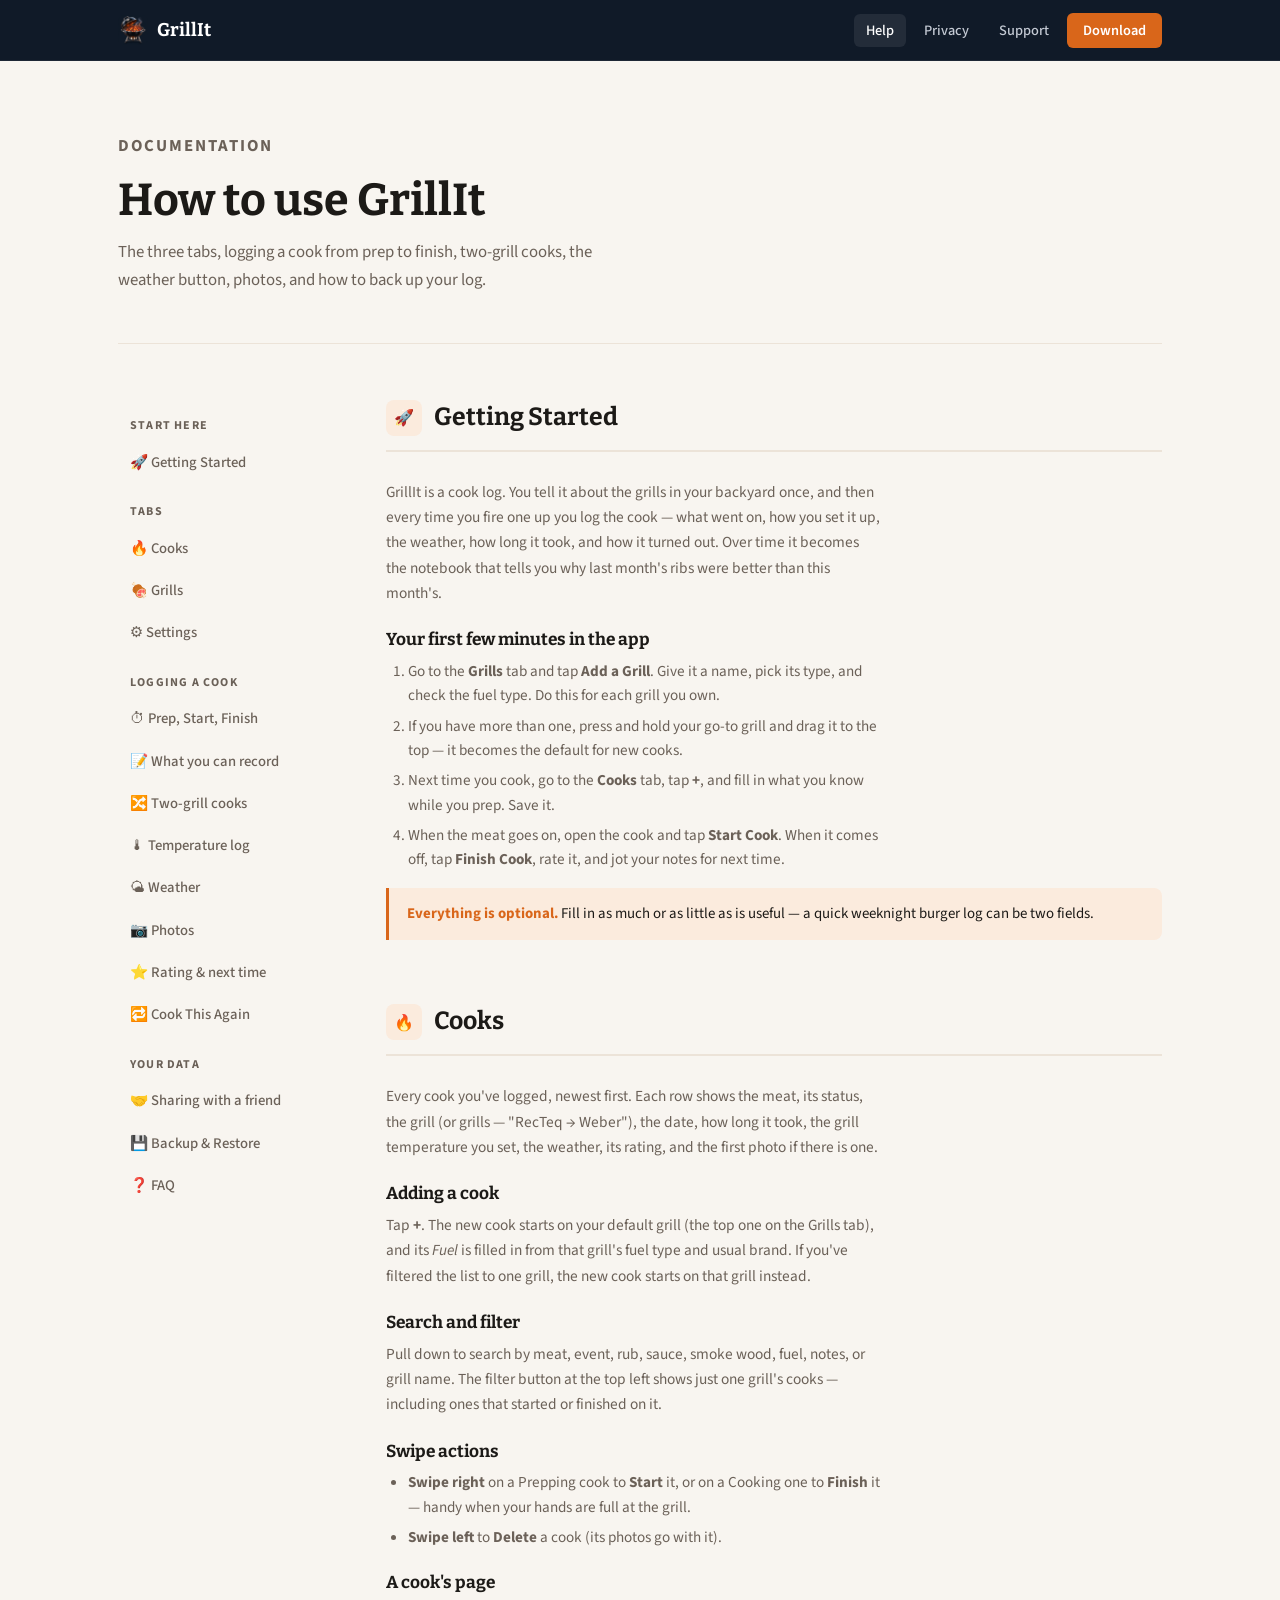
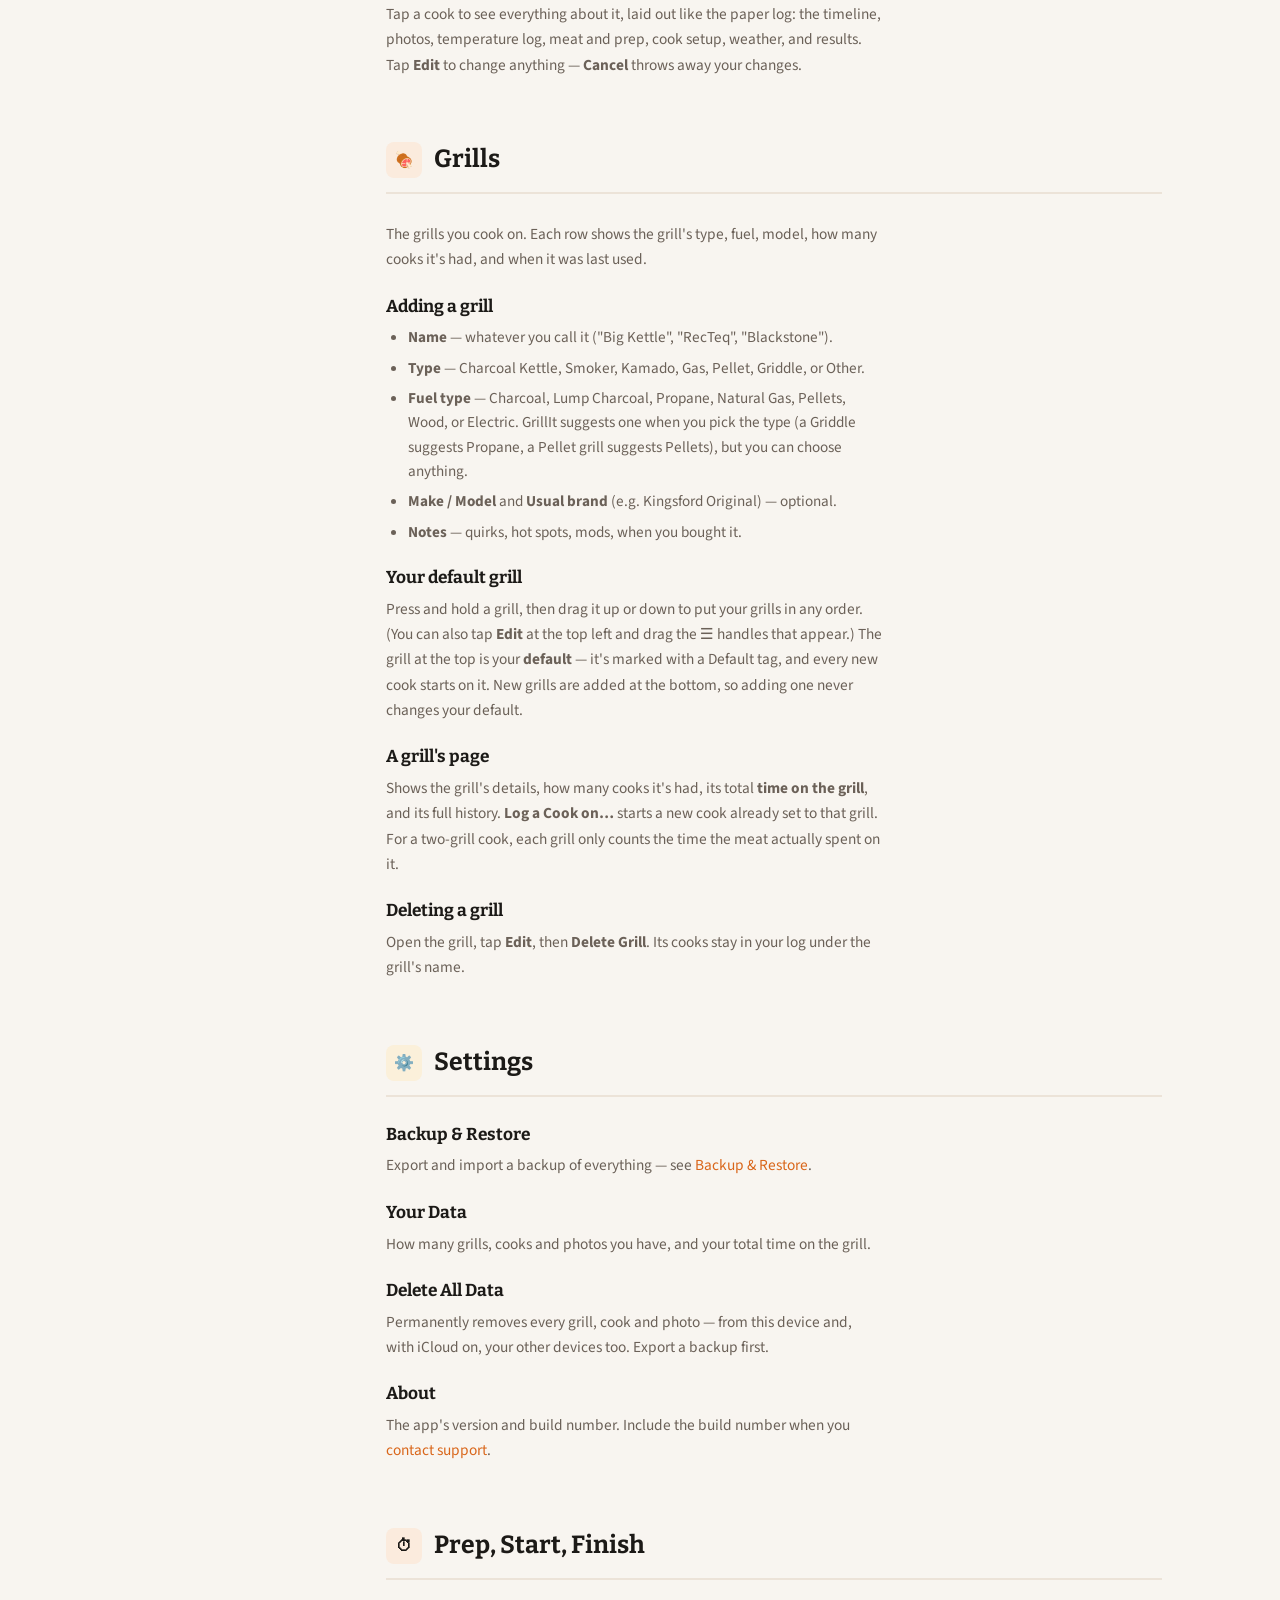
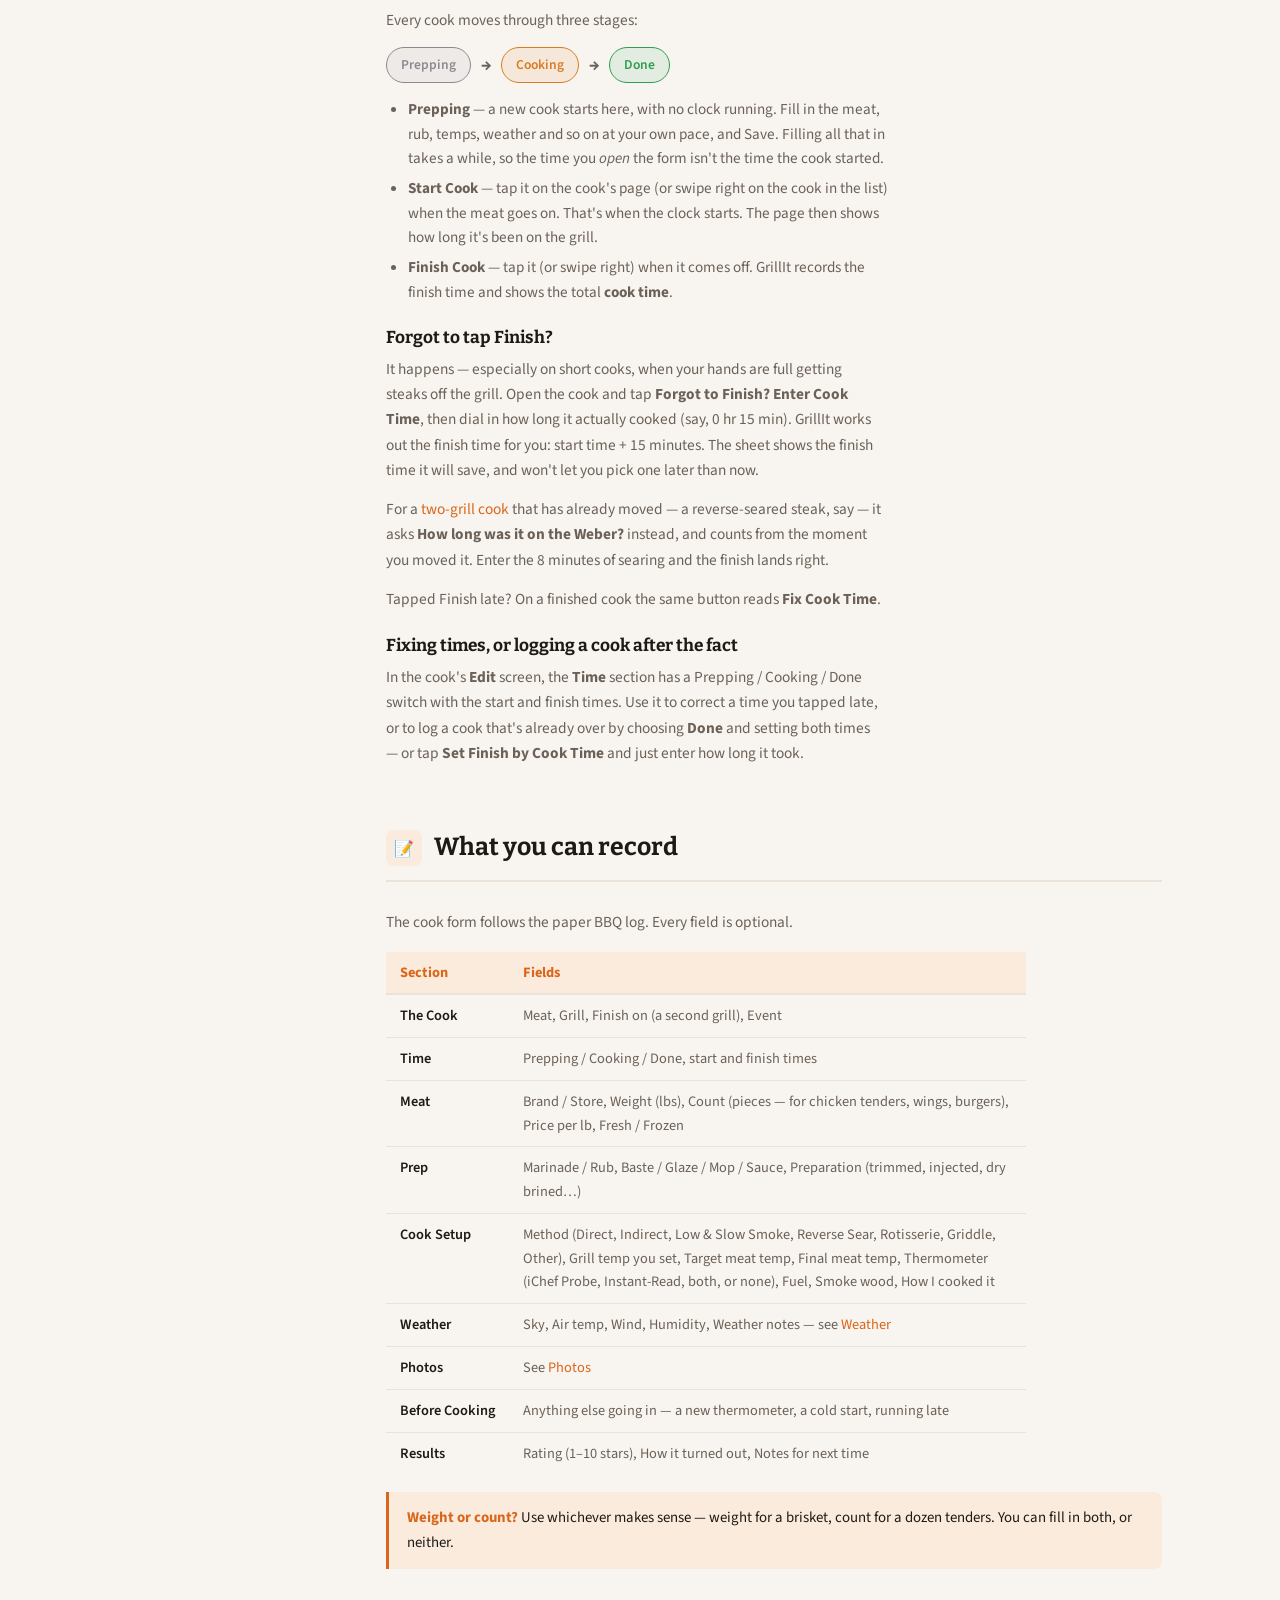
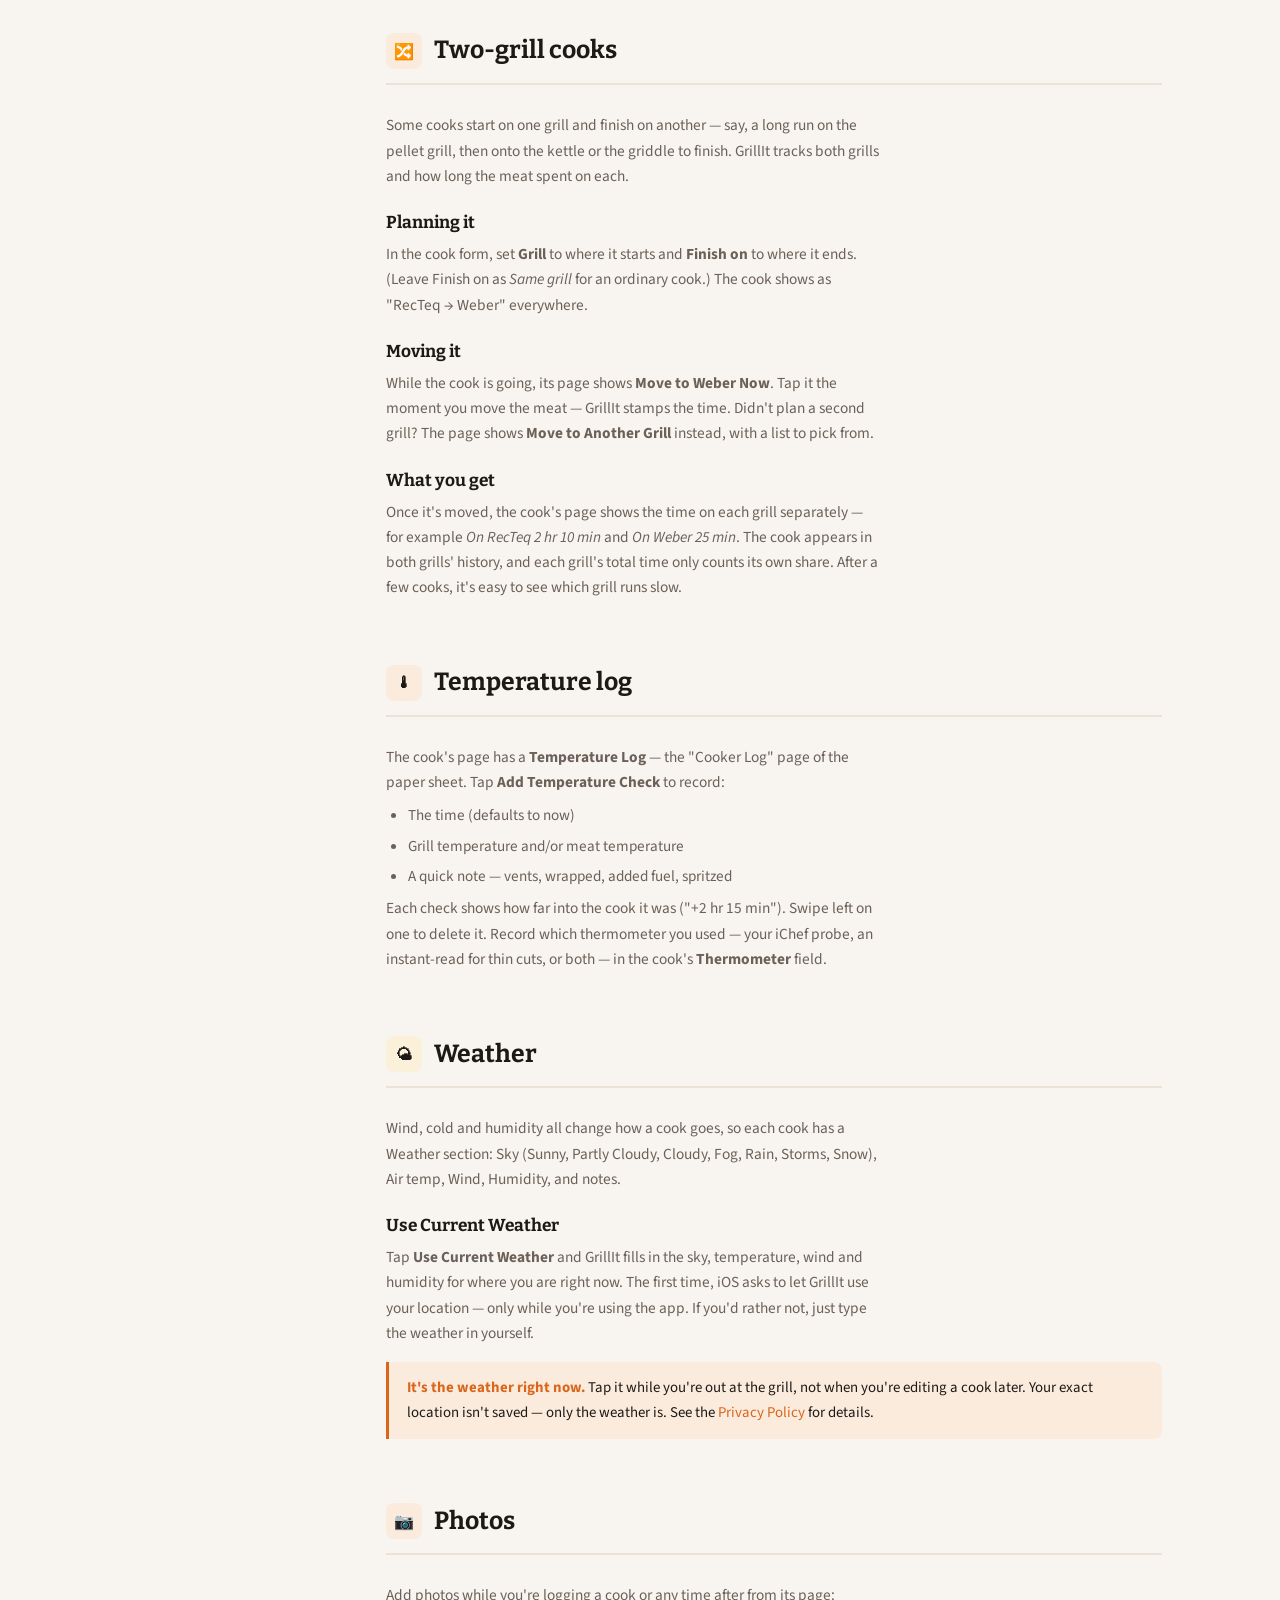
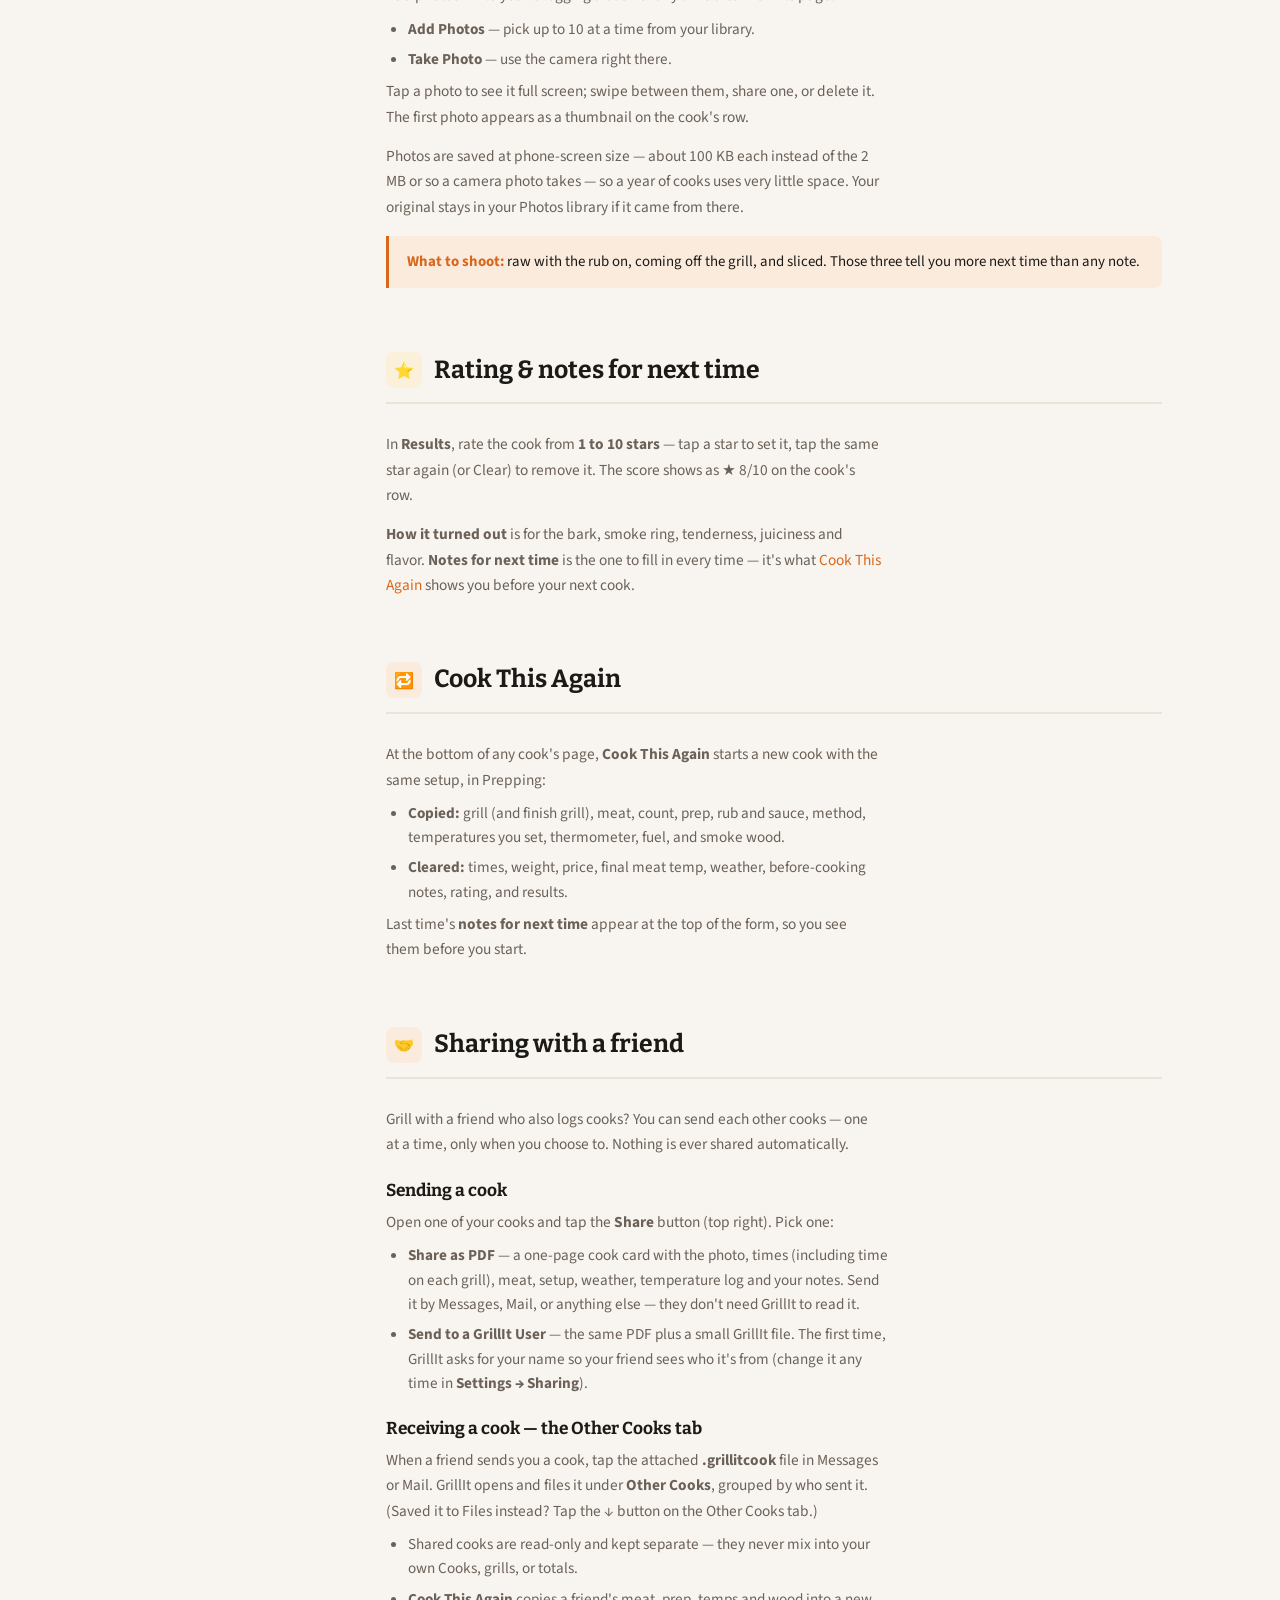
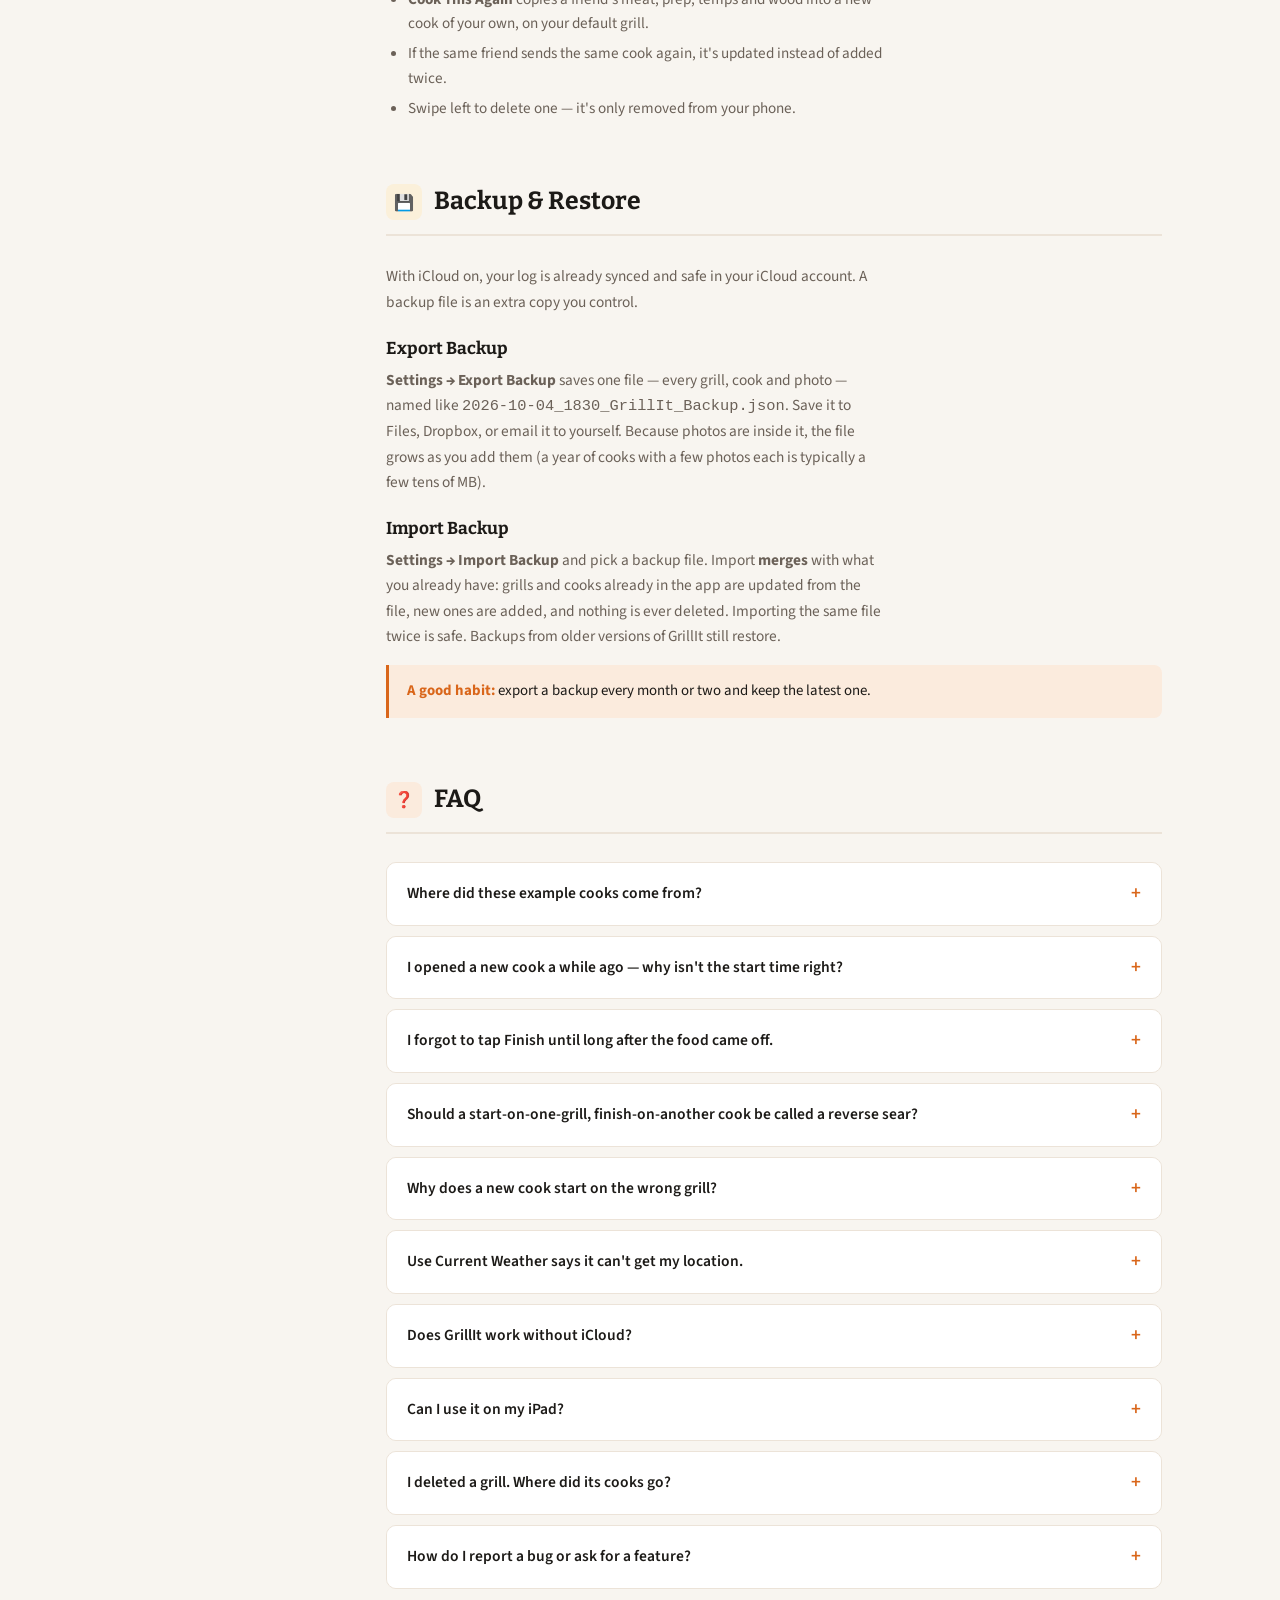
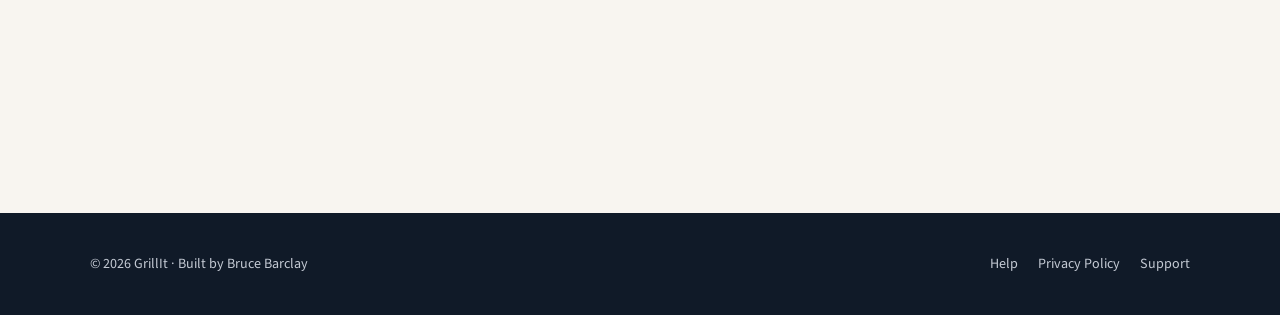
==== commit 7d721a8a: "Help + Privacy: sharing a cook (Share as PDF / Send to a GrillIt User, Other Cooks) Co-Authored-By: " ====
--- a/help.html
+++ b/help.html
@@ -252,6 +252,7 @@
         <a href="#results">⭐ Rating &amp; next time</a>
         <a href="#cook-again">🔁 Cook This Again</a>
         <div class="section-group">Your data</div>
+        <a href="#sharing">🤝 Sharing with a friend</a>
         <a href="#backup">💾 Backup &amp; Restore</a>
         <a href="#faq">❓ FAQ</a>
       </nav>
@@ -447,6 +448,27 @@
       </section>
 
       <!-- Backup -->
+      <section class="help-section" id="sharing">
+        <h2><span class="tab-icon">🤝</span> Sharing with a friend</h2>
+        <p>Grill with a friend who also logs cooks? You can send each other cooks — one at a time, only when you choose to. Nothing is ever shared automatically.</p>
+
+        <h3>Sending a cook</h3>
+        <p>Open one of your cooks and tap the <strong>Share</strong> button (top right). Pick one:</p>
+        <ul>
+          <li><strong>Share as PDF</strong> — a one-page cook card with the photo, times (including time on each grill), meat, setup, weather, temperature log and your notes. Send it by Messages, Mail, or anything else — they don't need GrillIt to read it.</li>
+          <li><strong>Send to a GrillIt User</strong> — the same PDF plus a small GrillIt file. The first time, GrillIt asks for your name so your friend sees who it's from (change it any time in <strong>Settings → Sharing</strong>).</li>
+        </ul>
+
+        <h3>Receiving a cook — the Other Cooks tab</h3>
+        <p>When a friend sends you a cook, tap the attached <strong>.grillitcook</strong> file in Messages or Mail. GrillIt opens and files it under <strong>Other Cooks</strong>, grouped by who sent it. (Saved it to Files instead? Tap the ↓ button on the Other Cooks tab.)</p>
+        <ul>
+          <li>Shared cooks are read-only and kept separate — they never mix into your own Cooks, grills, or totals.</li>
+          <li><strong>Cook This Again</strong> copies a friend's meat, prep, temps and wood into a new cook of your own, on your default grill.</li>
+          <li>If the same friend sends the same cook again, it's updated instead of added twice.</li>
+          <li>Swipe left to delete one — it's only removed from your phone.</li>
+        </ul>
+      </section>
+
       <section class="help-section" id="backup">
         <h2><span class="tab-icon flame-bg">💾</span> Backup &amp; Restore</h2>
         <p>With iCloud on, your log is already synced and safe in your iCloud account. A backup file is an extra copy you control.</p>
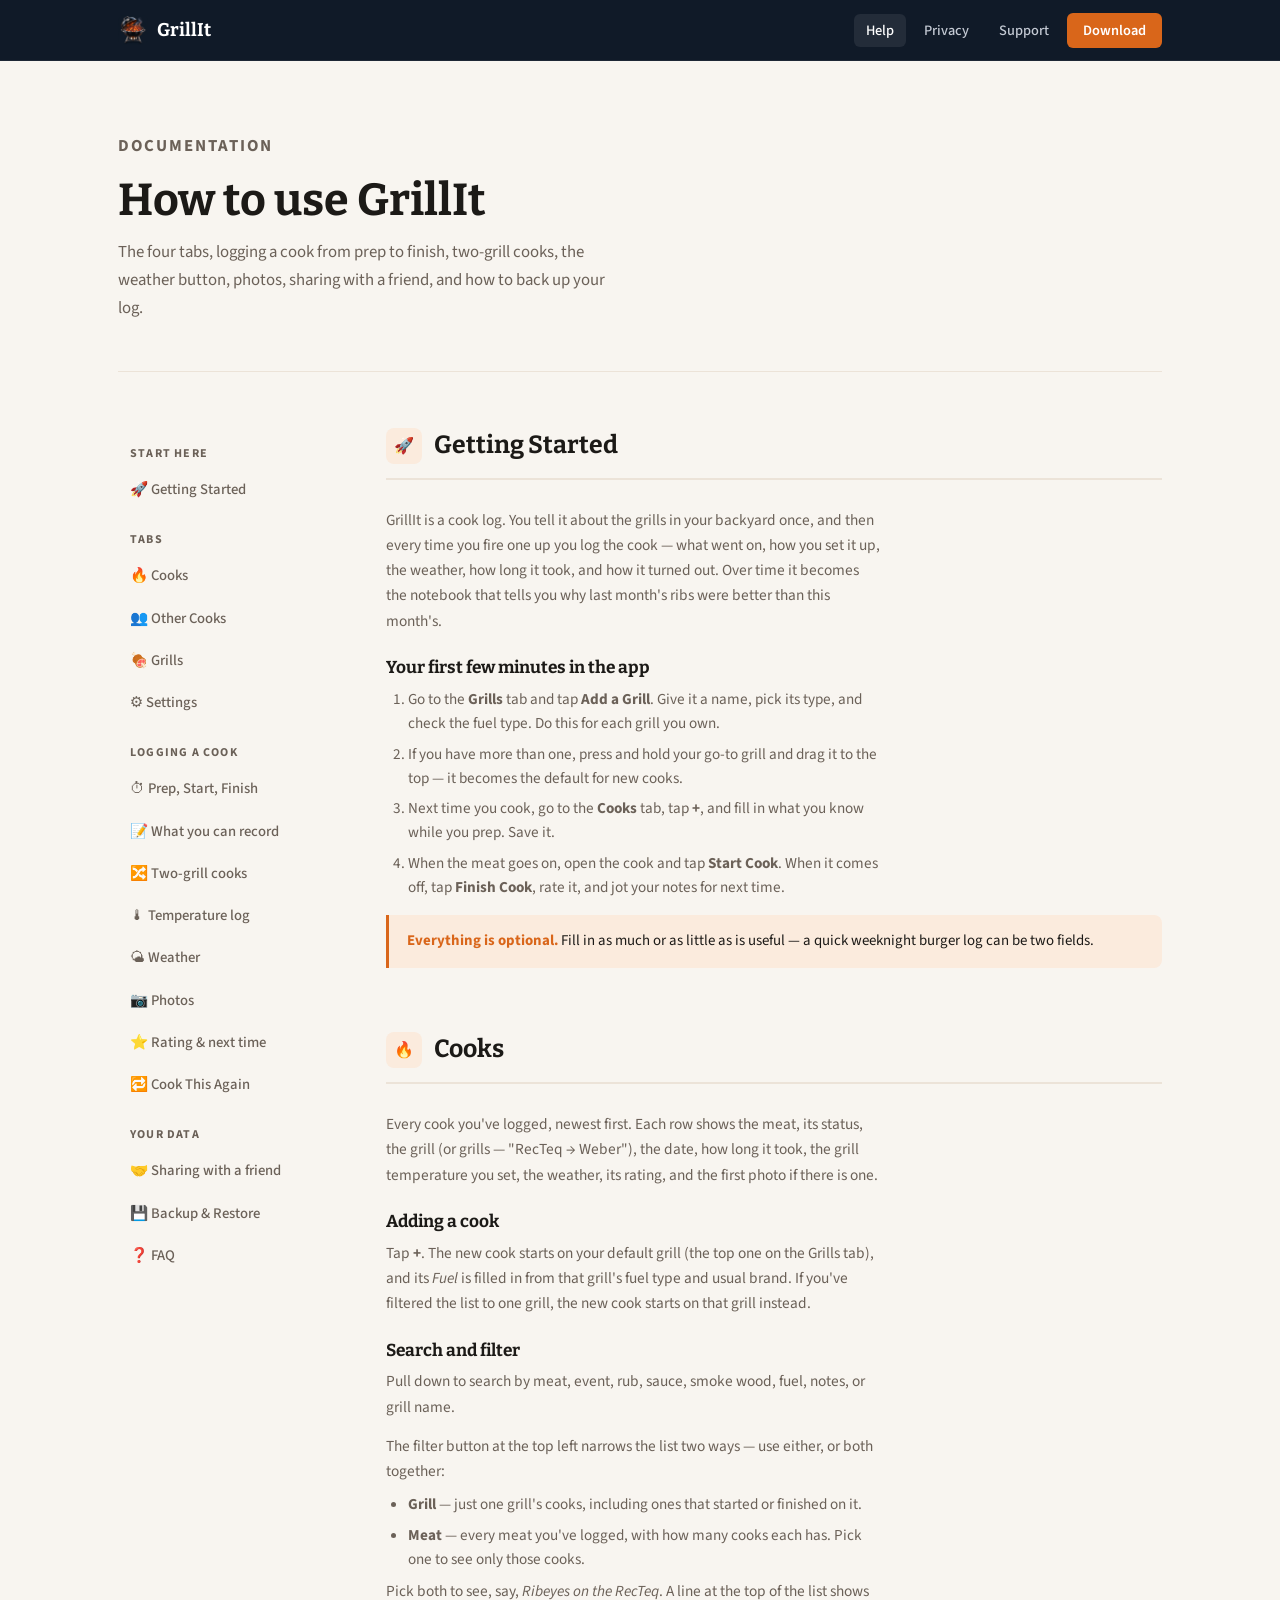
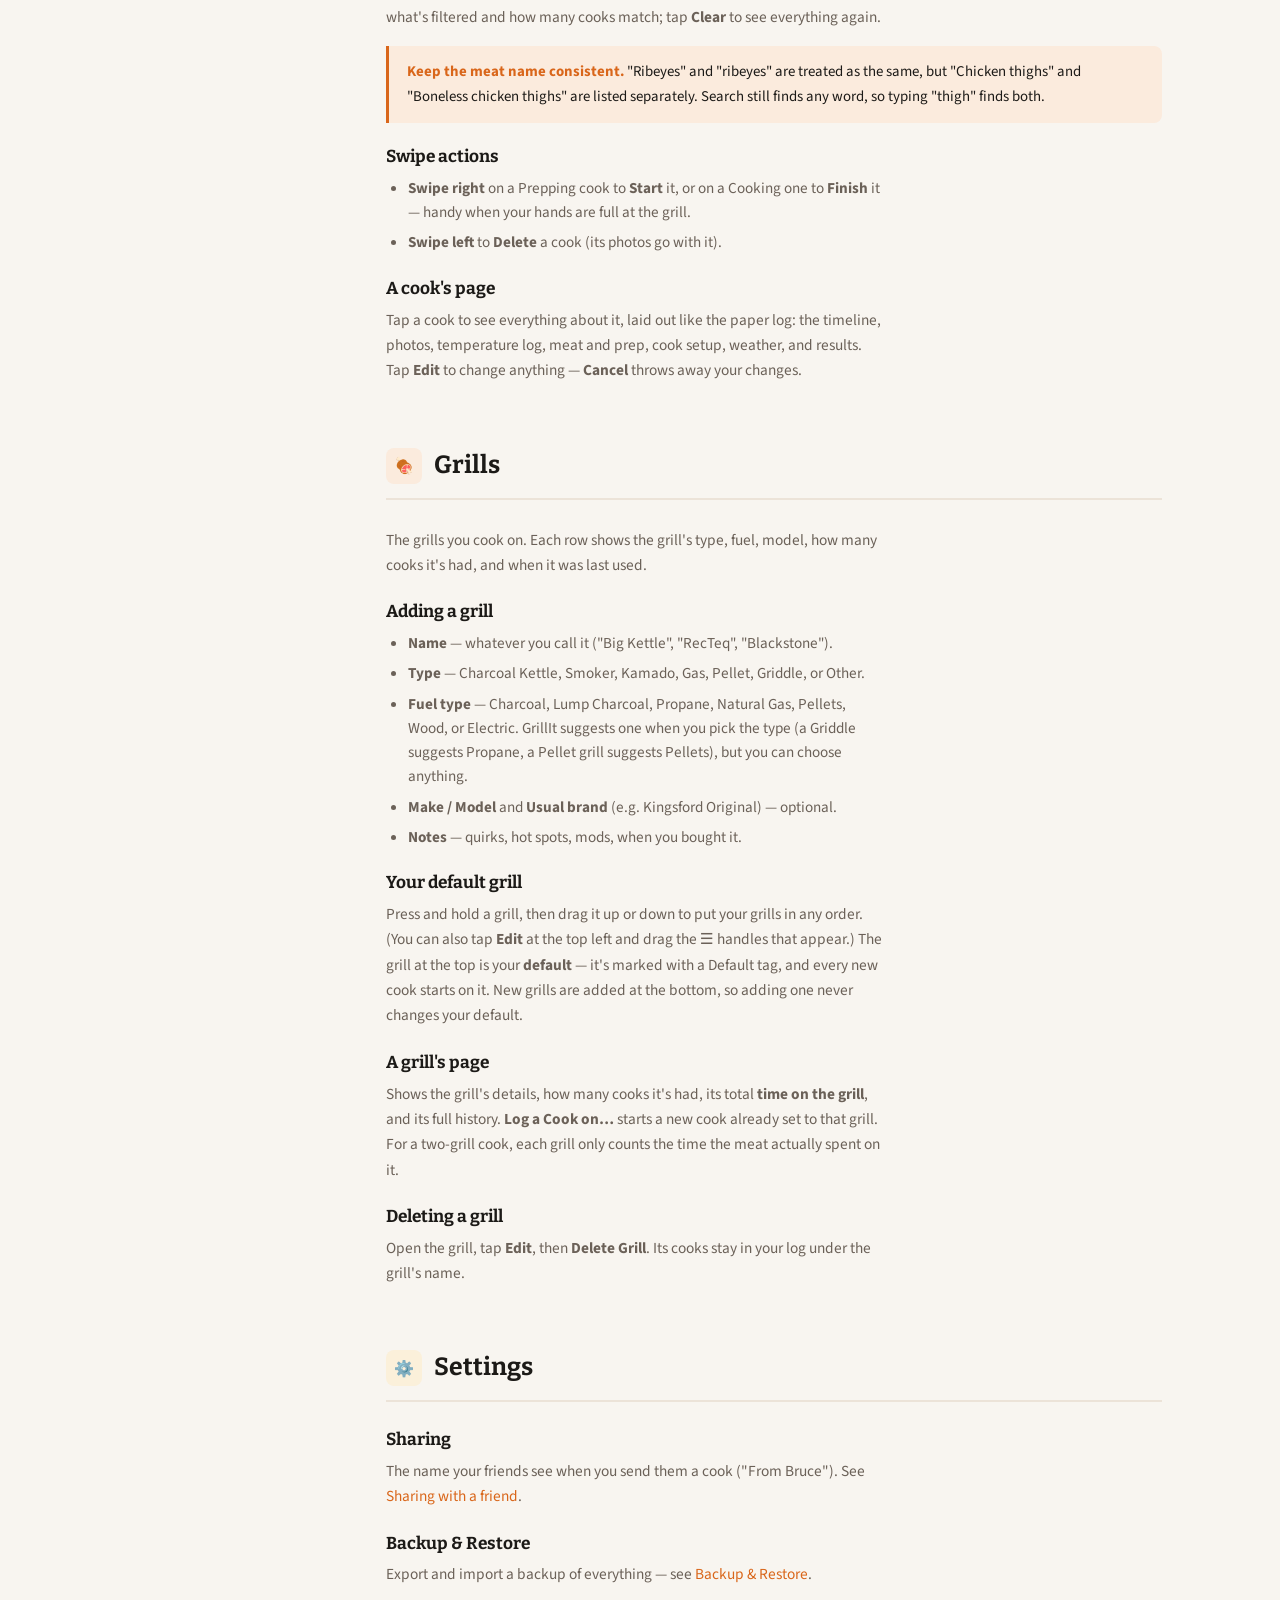
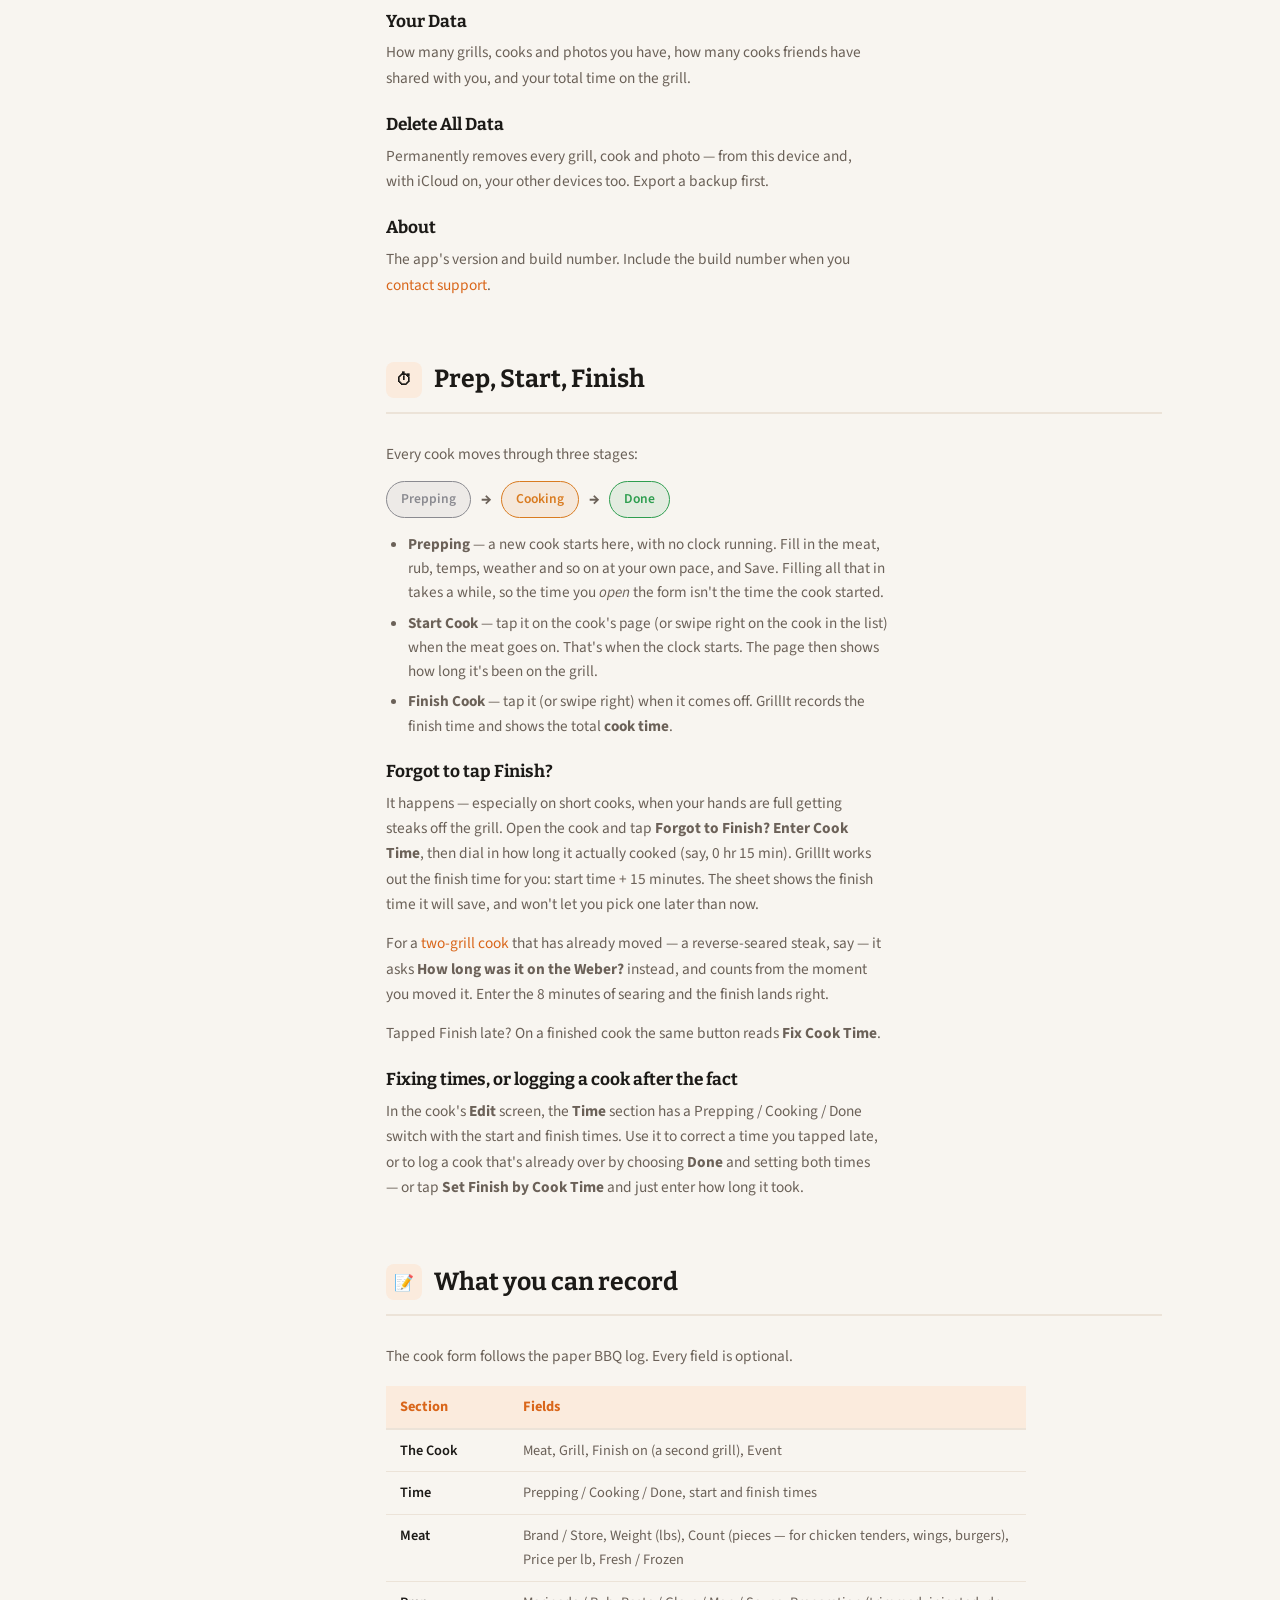
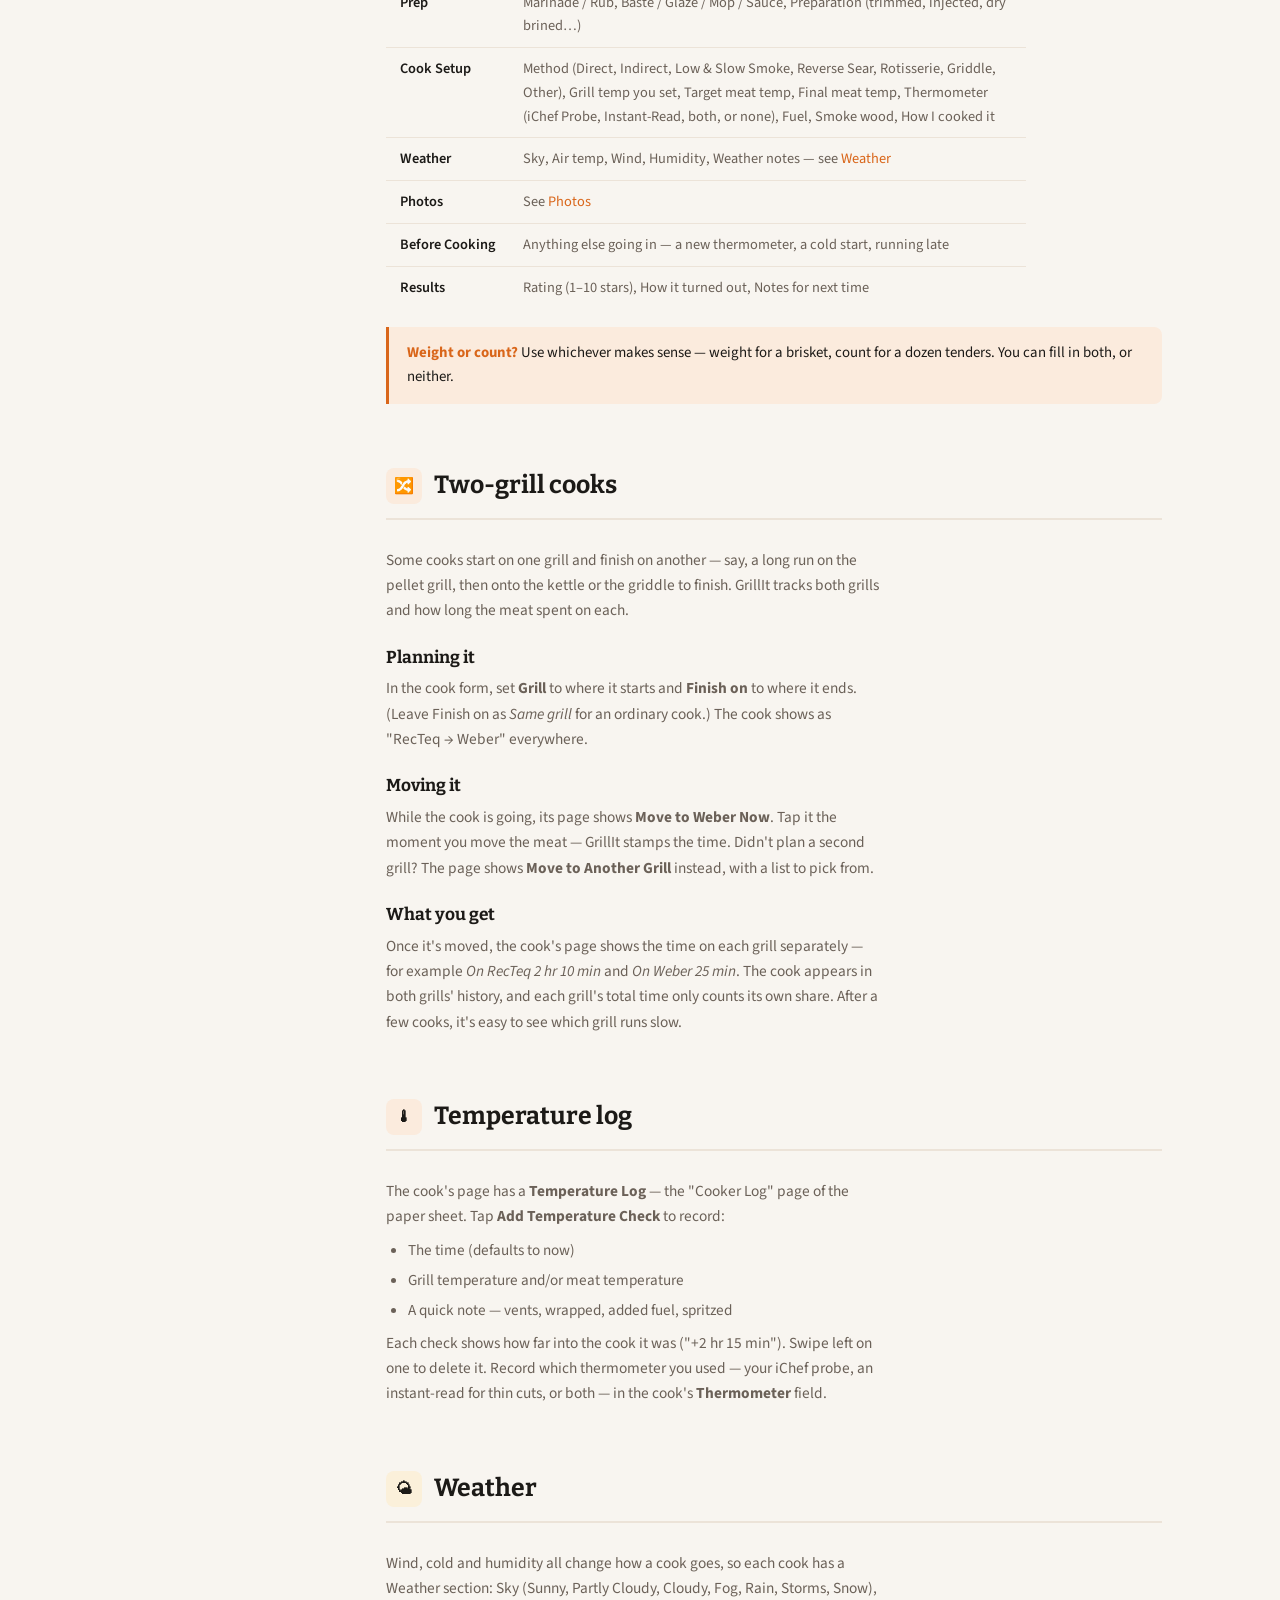
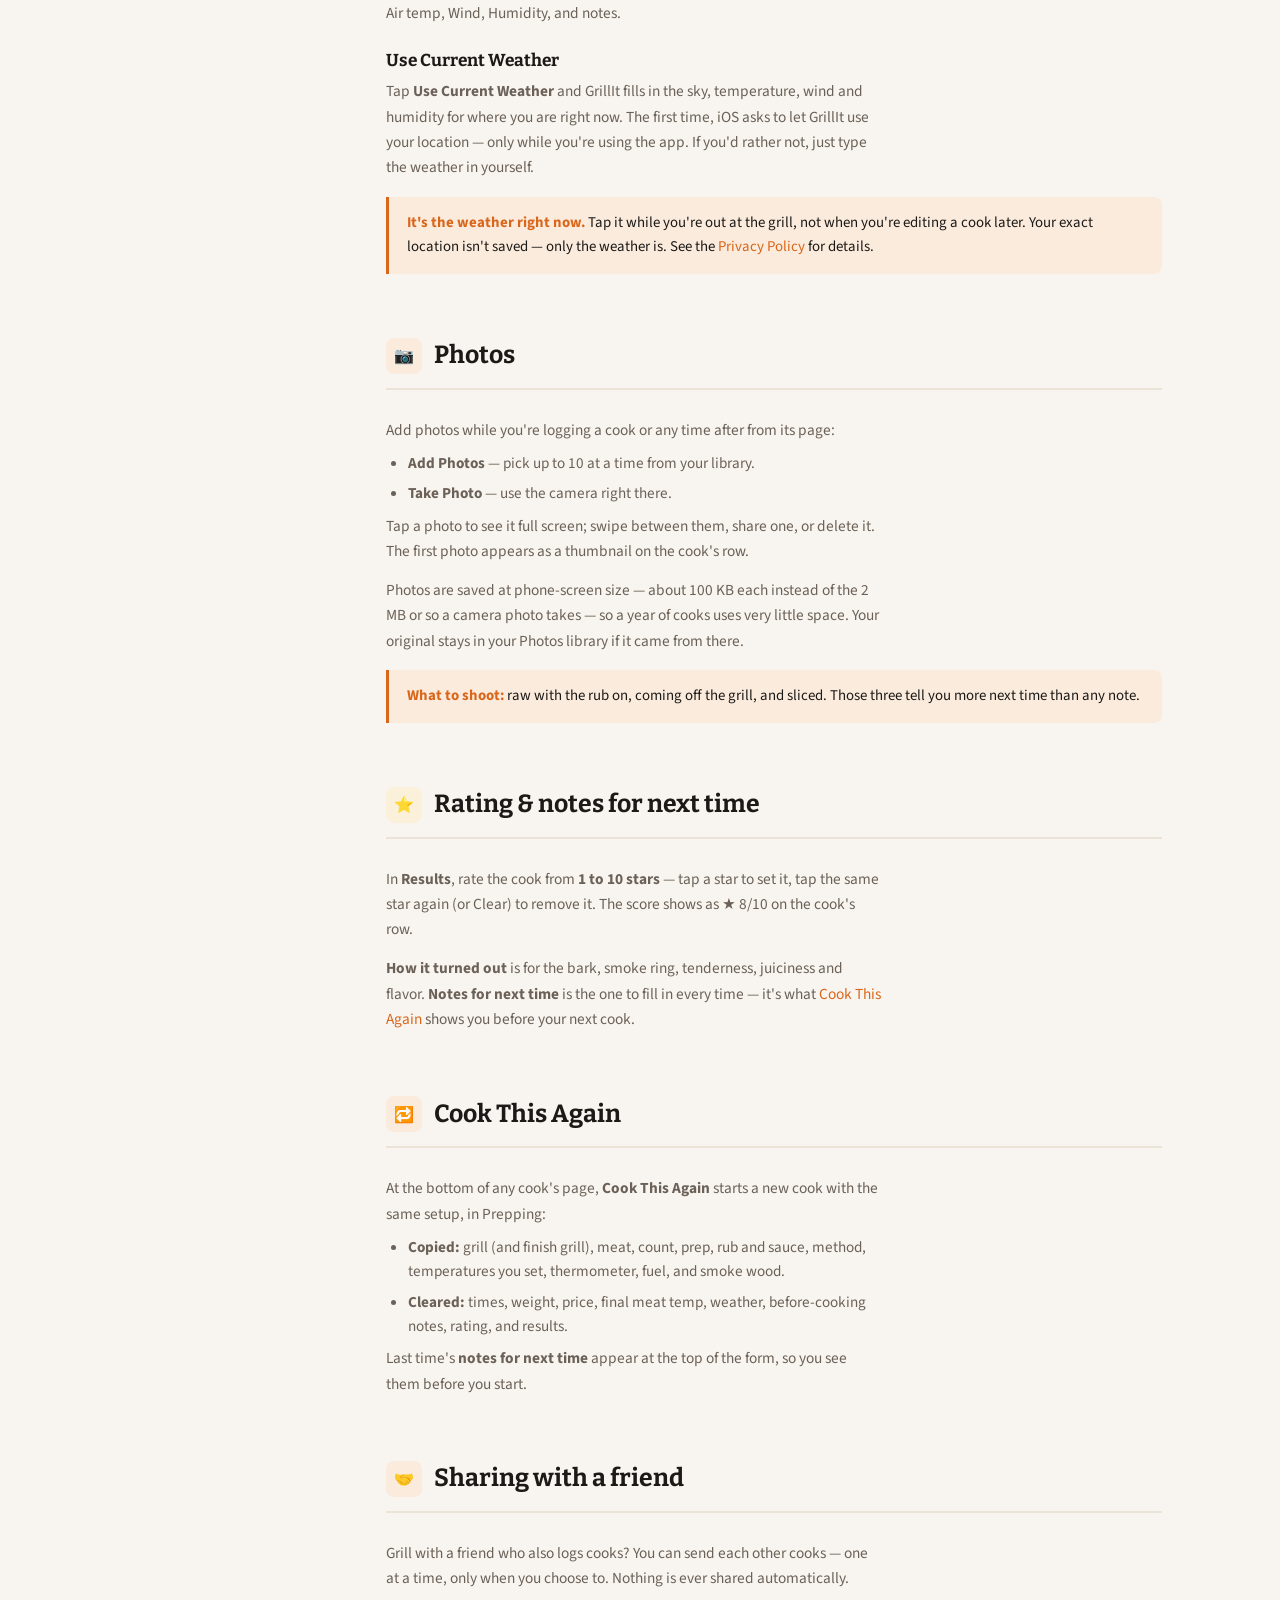
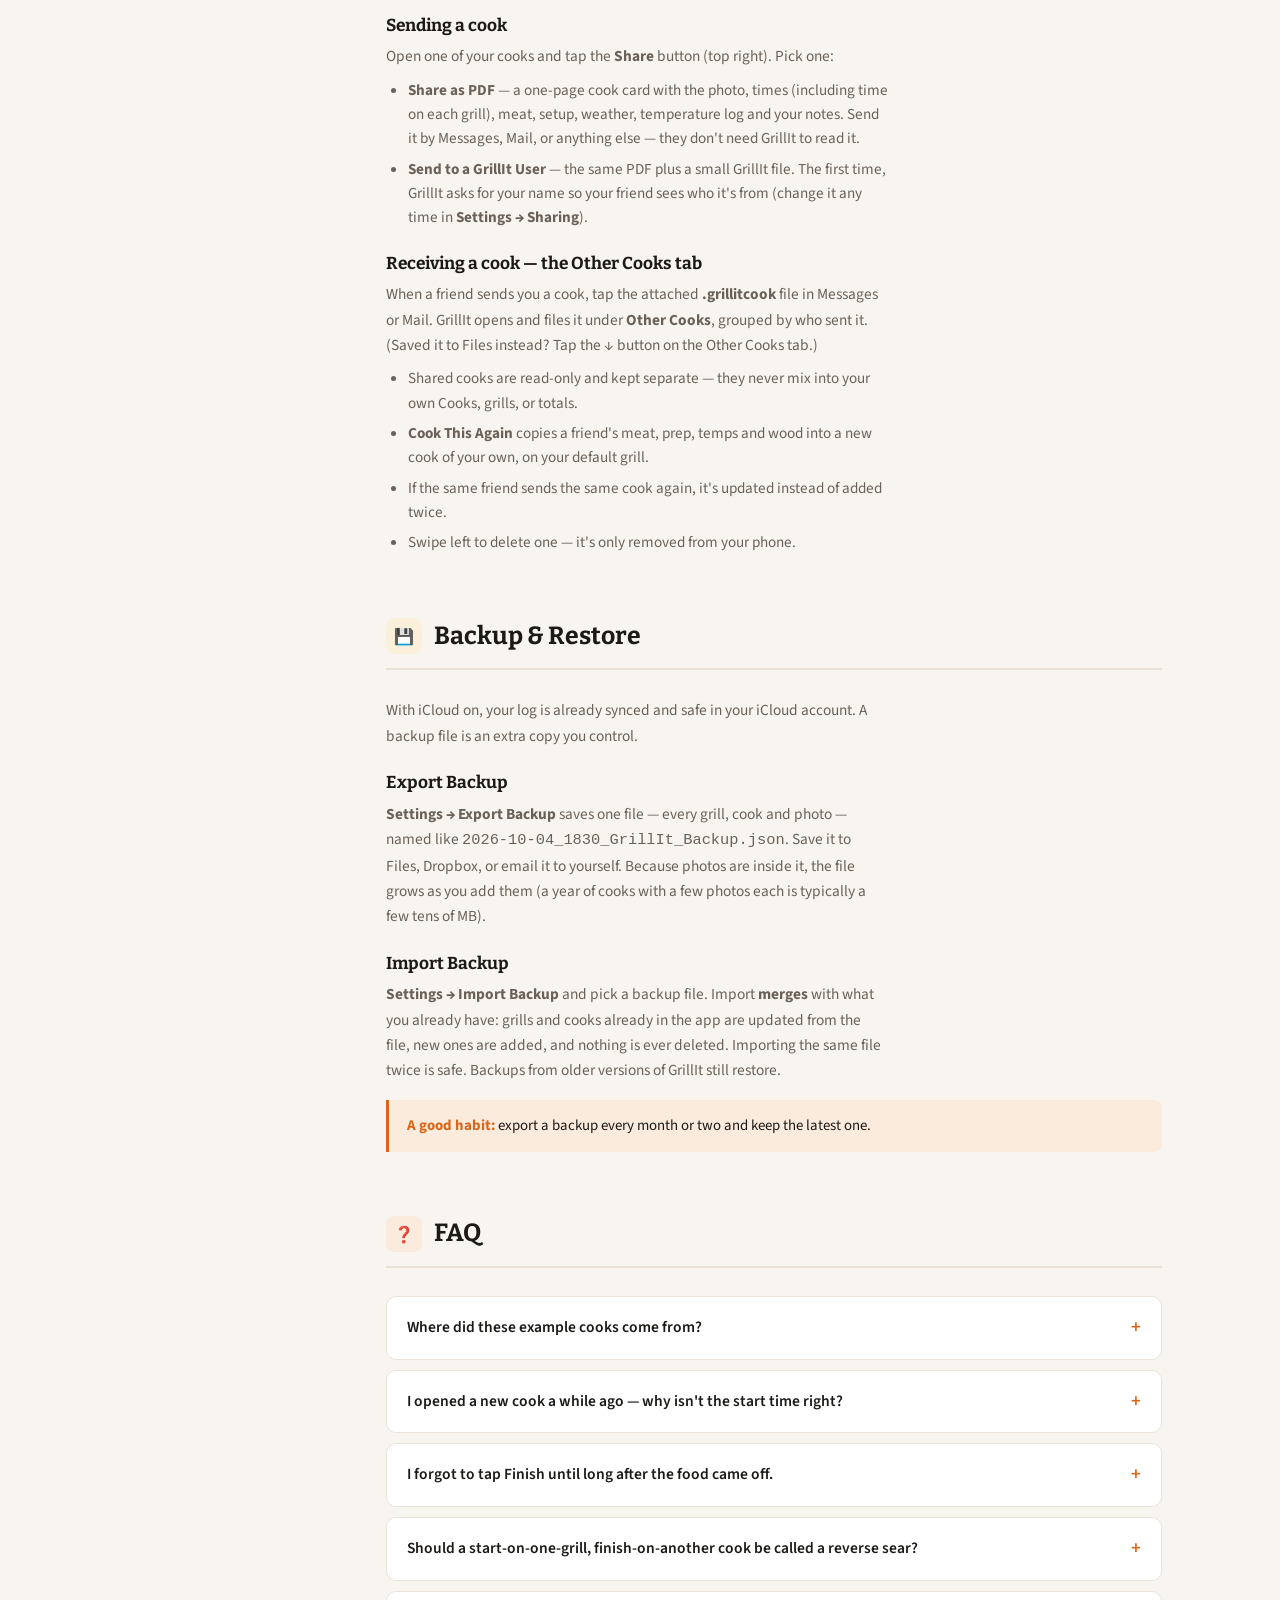
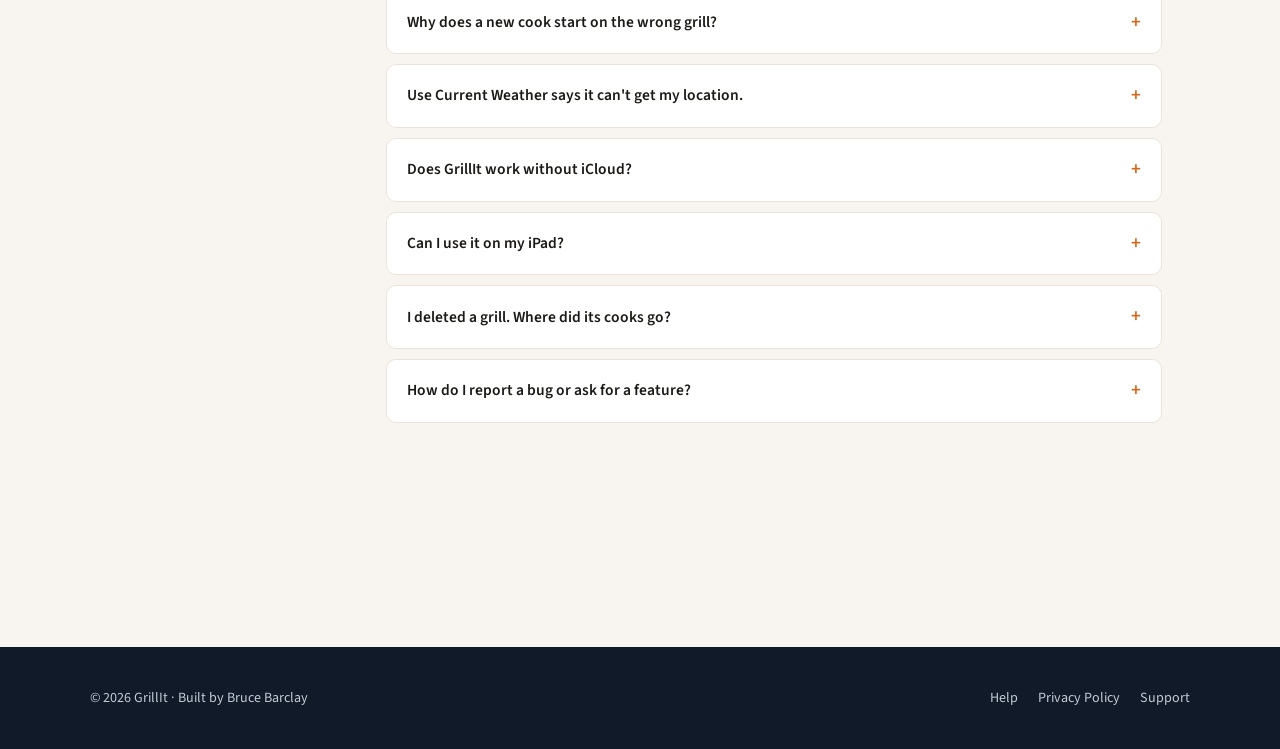
==== commit 7e6088f9: "Website for 1.1: four tabs, meat filter, sharing, Other Cooks - Help: four tabs, Other Cooks in the " ====
--- a/help.html
+++ b/help.html
@@ -228,7 +228,7 @@
   <div class="help-hero">
     <p class="eyebrow">Documentation</p>
     <h1>How to use GrillIt</h1>
-    <p>The three tabs, logging a cook from prep to finish, two-grill cooks, the weather button, photos, and how to back up your log.</p>
+    <p>The four tabs, logging a cook from prep to finish, two-grill cooks, the weather button, photos, sharing with a friend, and how to back up your log.</p>
   </div>
 
   <div class="help-layout">
@@ -240,6 +240,7 @@
         <a href="#getting-started">🚀 Getting Started</a>
         <div class="section-group">Tabs</div>
         <a href="#cooks">🔥 Cooks</a>
+        <a href="#sharing">👥 Other Cooks</a>
         <a href="#grills">🍖 Grills</a>
         <a href="#settings">⚙️ Settings</a>
         <div class="section-group">Logging a cook</div>
@@ -285,7 +286,14 @@
         <p>Tap <strong>+</strong>. The new cook starts on your default grill (the top one on the Grills tab), and its <em>Fuel</em> is filled in from that grill's fuel type and usual brand. If you've filtered the list to one grill, the new cook starts on that grill instead.</p>
 
         <h3>Search and filter</h3>
-        <p>Pull down to search by meat, event, rub, sauce, smoke wood, fuel, notes, or grill name. The filter button at the top left shows just one grill's cooks — including ones that started or finished on it.</p>
+        <p>Pull down to search by meat, event, rub, sauce, smoke wood, fuel, notes, or grill name.</p>
+        <p>The filter button at the top left narrows the list two ways — use either, or both together:</p>
+        <ul>
+          <li><strong>Grill</strong> — just one grill's cooks, including ones that started or finished on it.</li>
+          <li><strong>Meat</strong> — every meat you've logged, with how many cooks each has. Pick one to see only those cooks.</li>
+        </ul>
+        <p>Pick both to see, say, <em>Ribeyes on the RecTeq</em>. A line at the top of the list shows what's filtered and how many cooks match; tap <strong>Clear</strong> to see everything again.</p>
+        <div class="tip"><strong>Keep the meat name consistent.</strong> "Ribeyes" and "ribeyes" are treated as the same, but "Chicken thighs" and "Boneless chicken thighs" are listed separately. Search still finds any word, so typing "thigh" finds both.</div>
 
         <h3>Swipe actions</h3>
         <ul>
@@ -324,10 +332,12 @@
       <!-- Settings -->
       <section class="help-section" id="settings">
         <h2><span class="tab-icon flame-bg">⚙️</span> Settings</h2>
+        <h3>Sharing</h3>
+        <p>The name your friends see when you send them a cook ("From Bruce"). See <a href="#sharing">Sharing with a friend</a>.</p>
         <h3>Backup &amp; Restore</h3>
         <p>Export and import a backup of everything — see <a href="#backup">Backup &amp; Restore</a>.</p>
         <h3>Your Data</h3>
-        <p>How many grills, cooks and photos you have, and your total time on the grill.</p>
+        <p>How many grills, cooks and photos you have, how many cooks friends have shared with you, and your total time on the grill.</p>
         <h3>Delete All Data</h3>
         <p>Permanently removes every grill, cook and photo — from this device and, with iCloud on, your other devices too. Export a backup first.</p>
         <h3>About</h3>
@@ -488,7 +498,7 @@
         <details class="faq-item">
           <summary>Where did these example cooks come from?</summary>
           <div class="faq-body">
-            <p>The first time you open GrillIt it loads a few example grills and cooks — a brisket, a pork butt, reverse-seared ribeyes, baby back ribs, and chicken tenders still in Prepping — so you can see how everything works. When you're ready to log your own, go to <strong>Settings → Delete All Data</strong> to start fresh. They won't come back.</p>
+            <p>The first time you open GrillIt it loads a few example grills and cooks — a brisket, a pork butt, reverse-seared ribeyes, baby back ribs, and chicken tenders still in Prepping — plus a few cooks "shared" by friends under <strong>Other Cooks</strong>, so you can see how everything works. When you're ready to log your own, go to <strong>Settings → Delete All Data</strong> to start fresh. They won't come back.</p>
           </div>
         </details>
 
